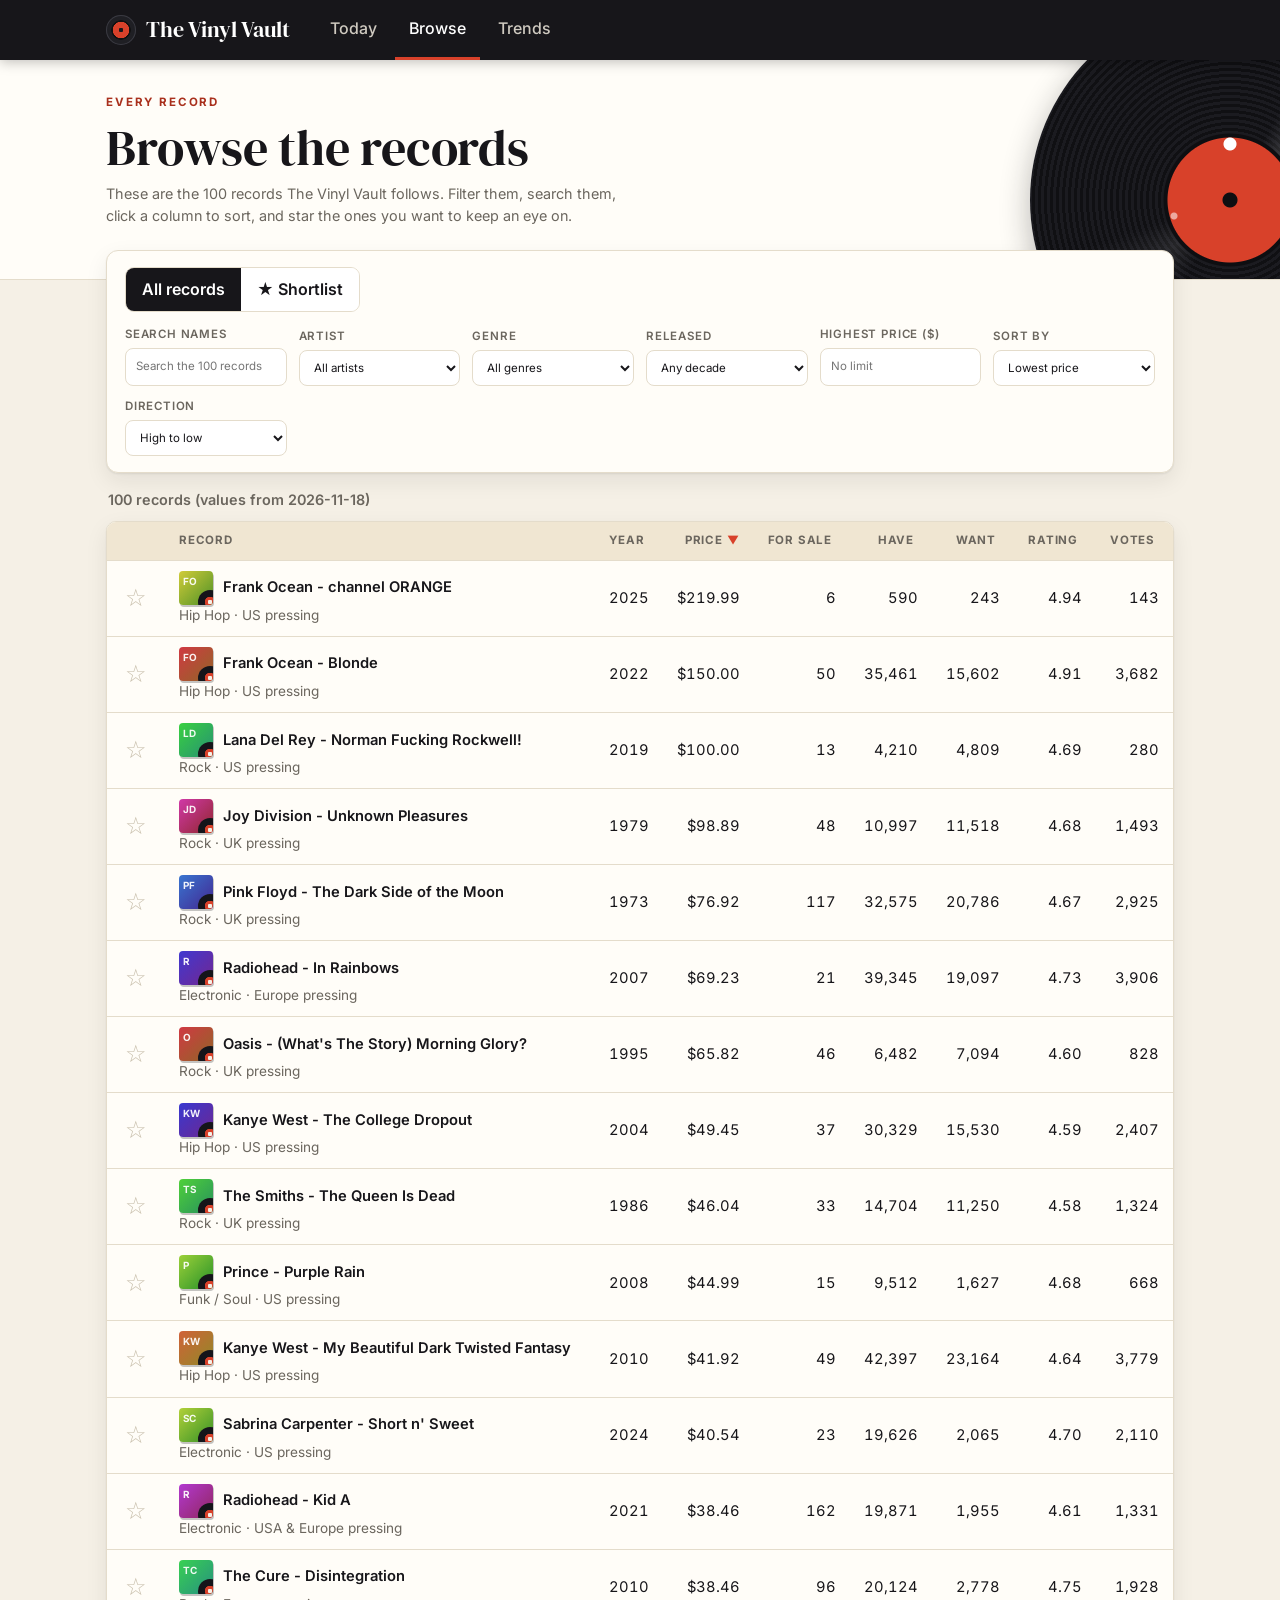
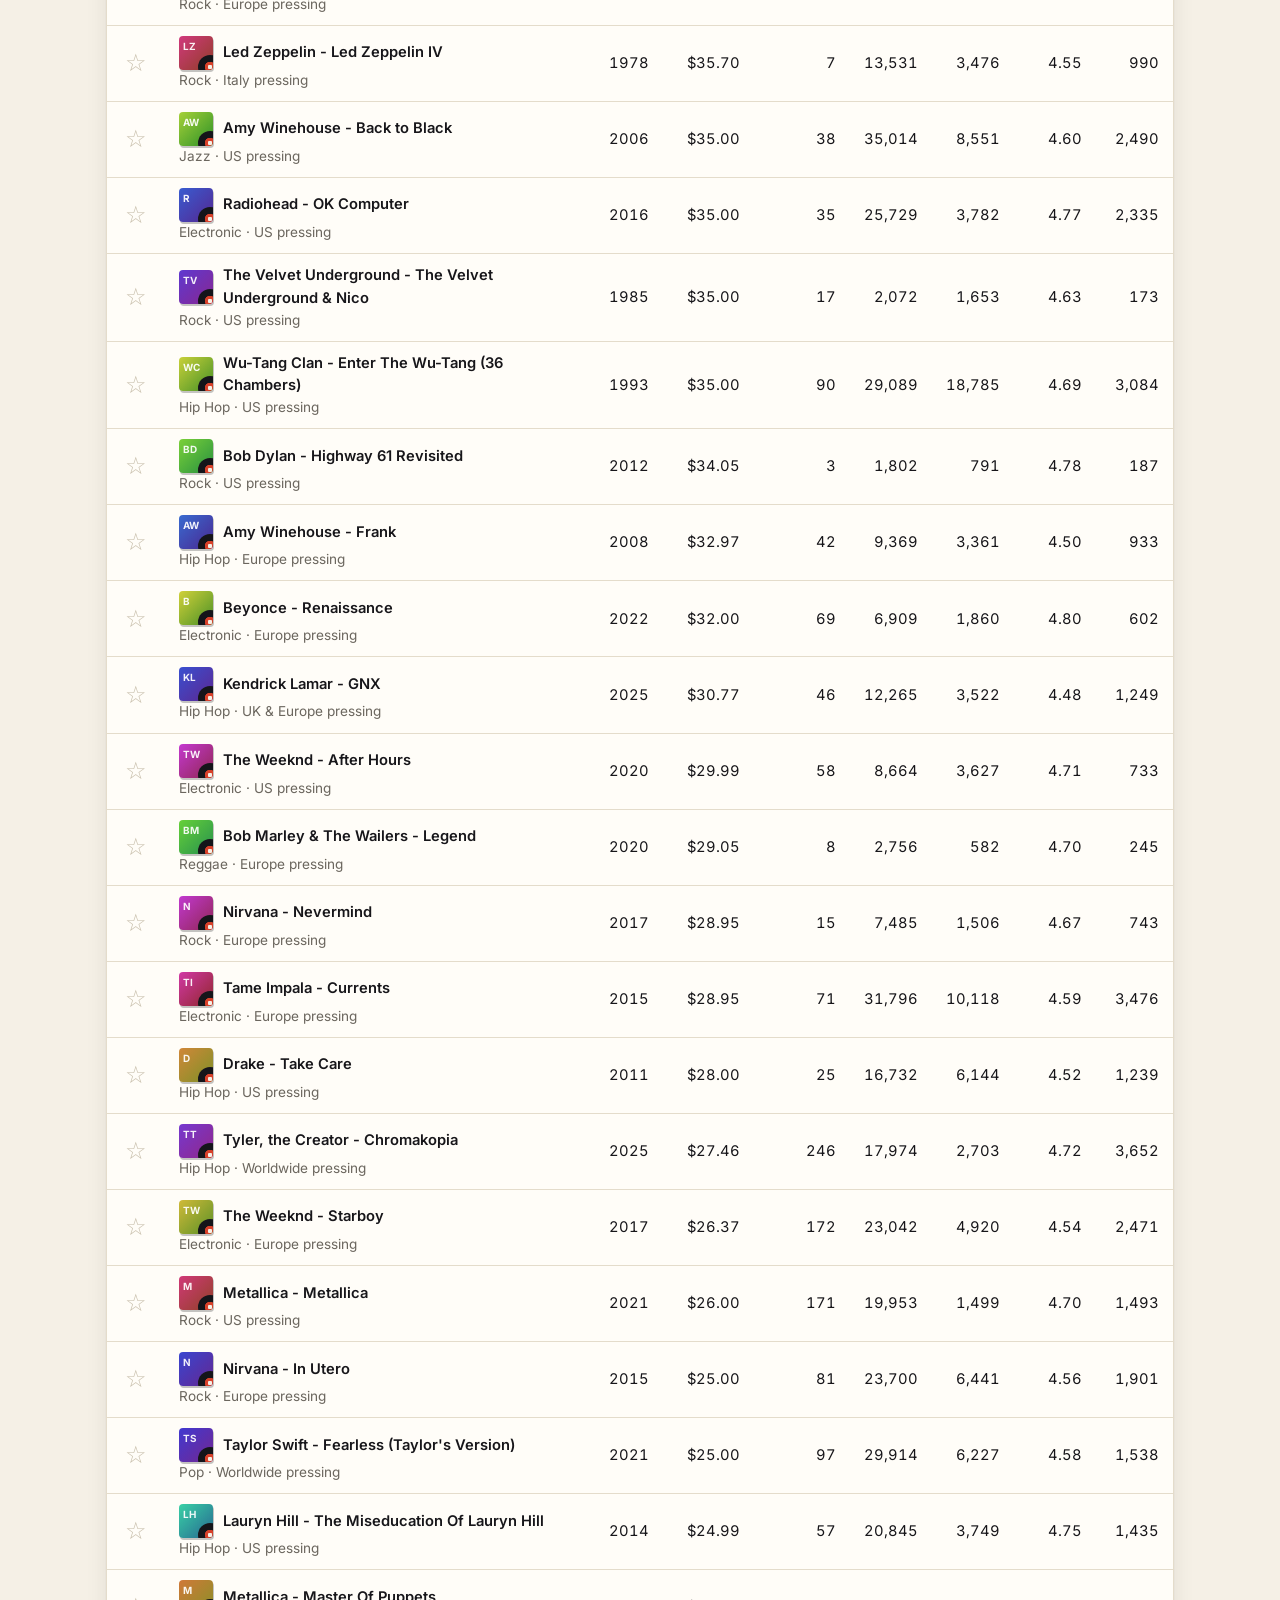
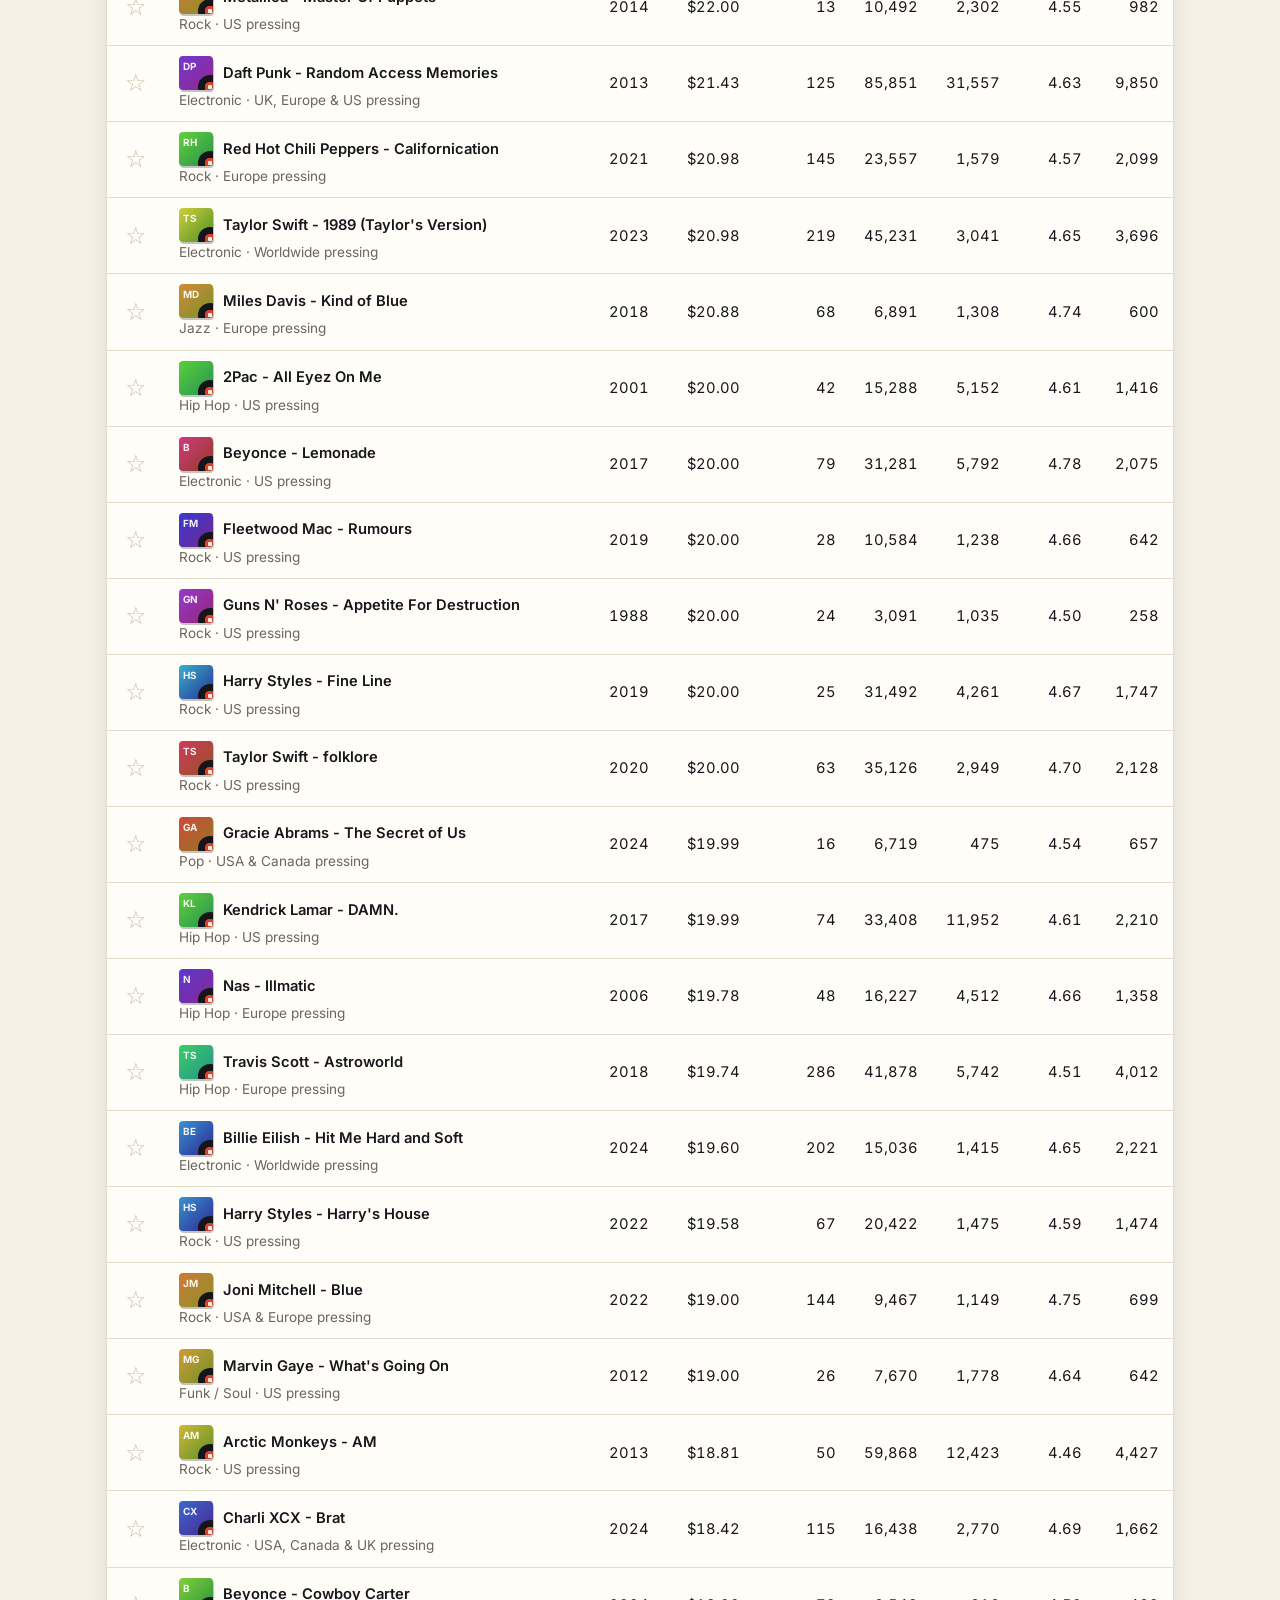
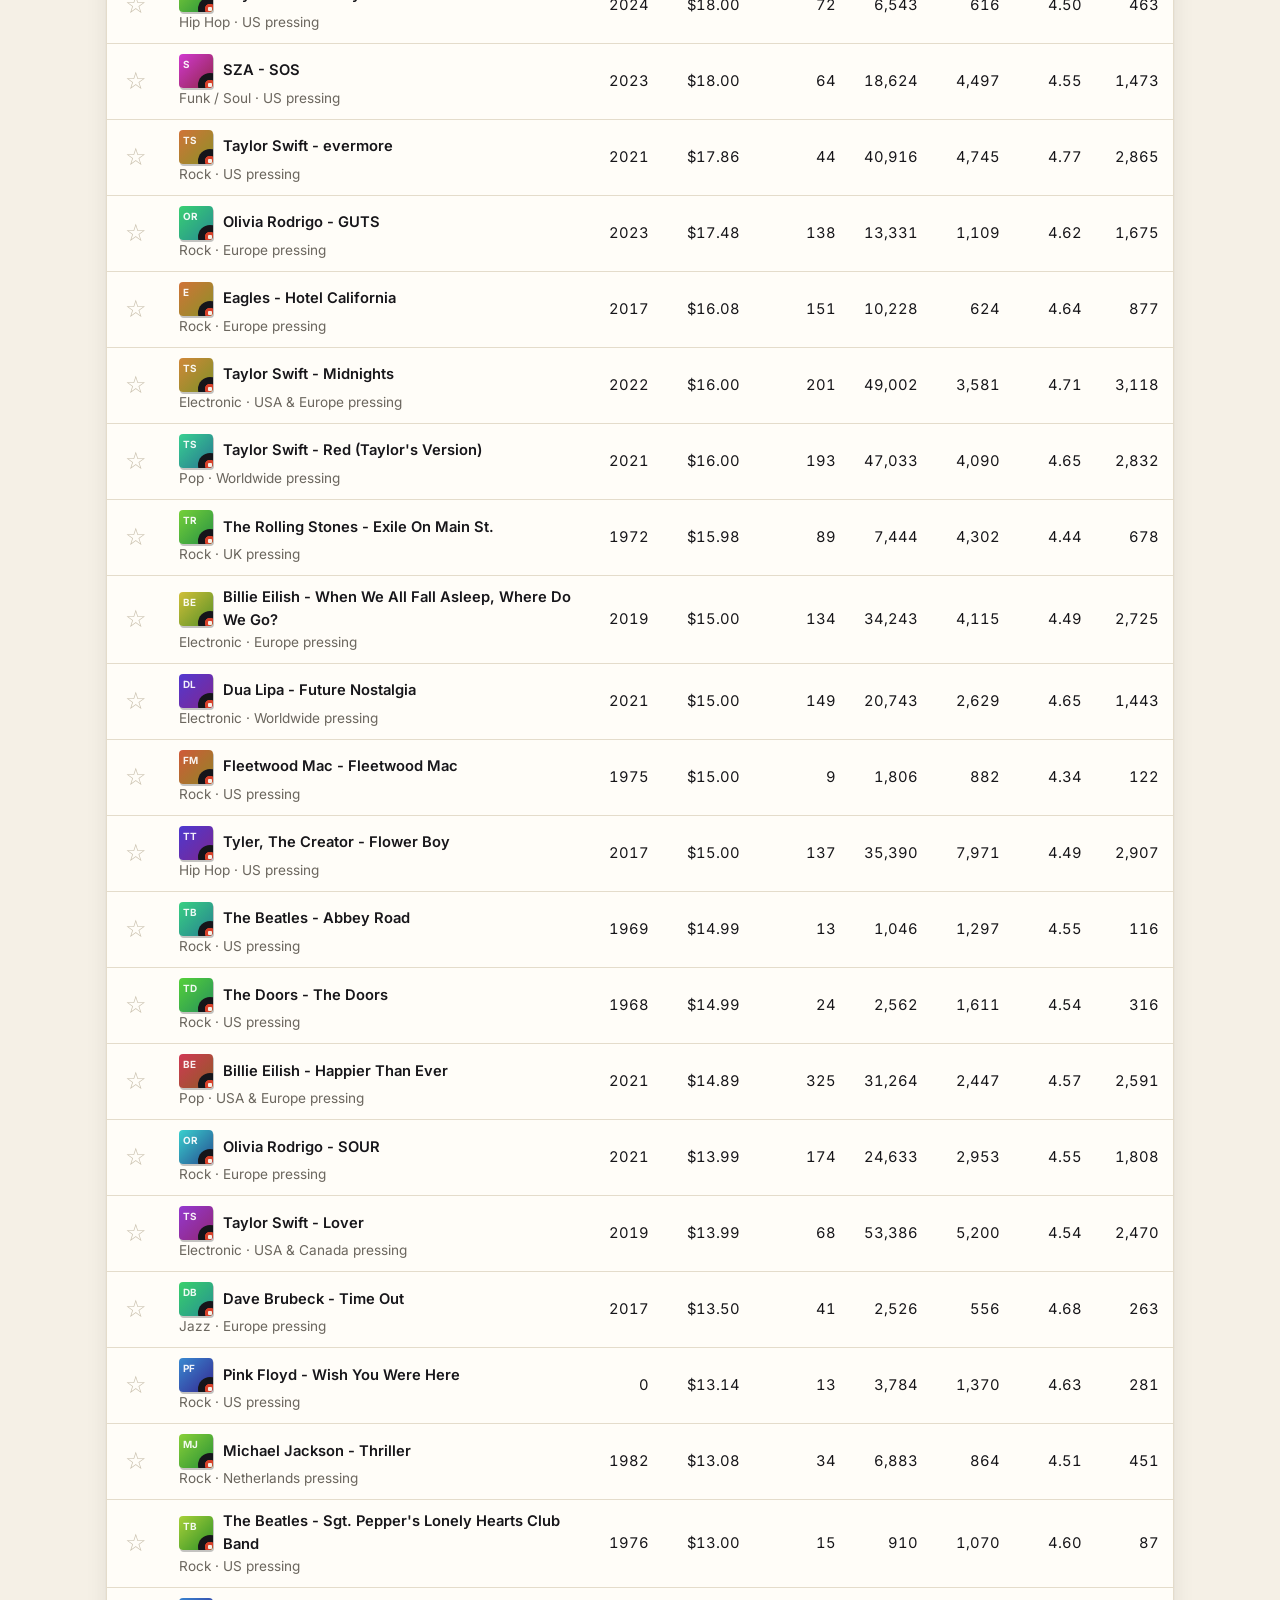
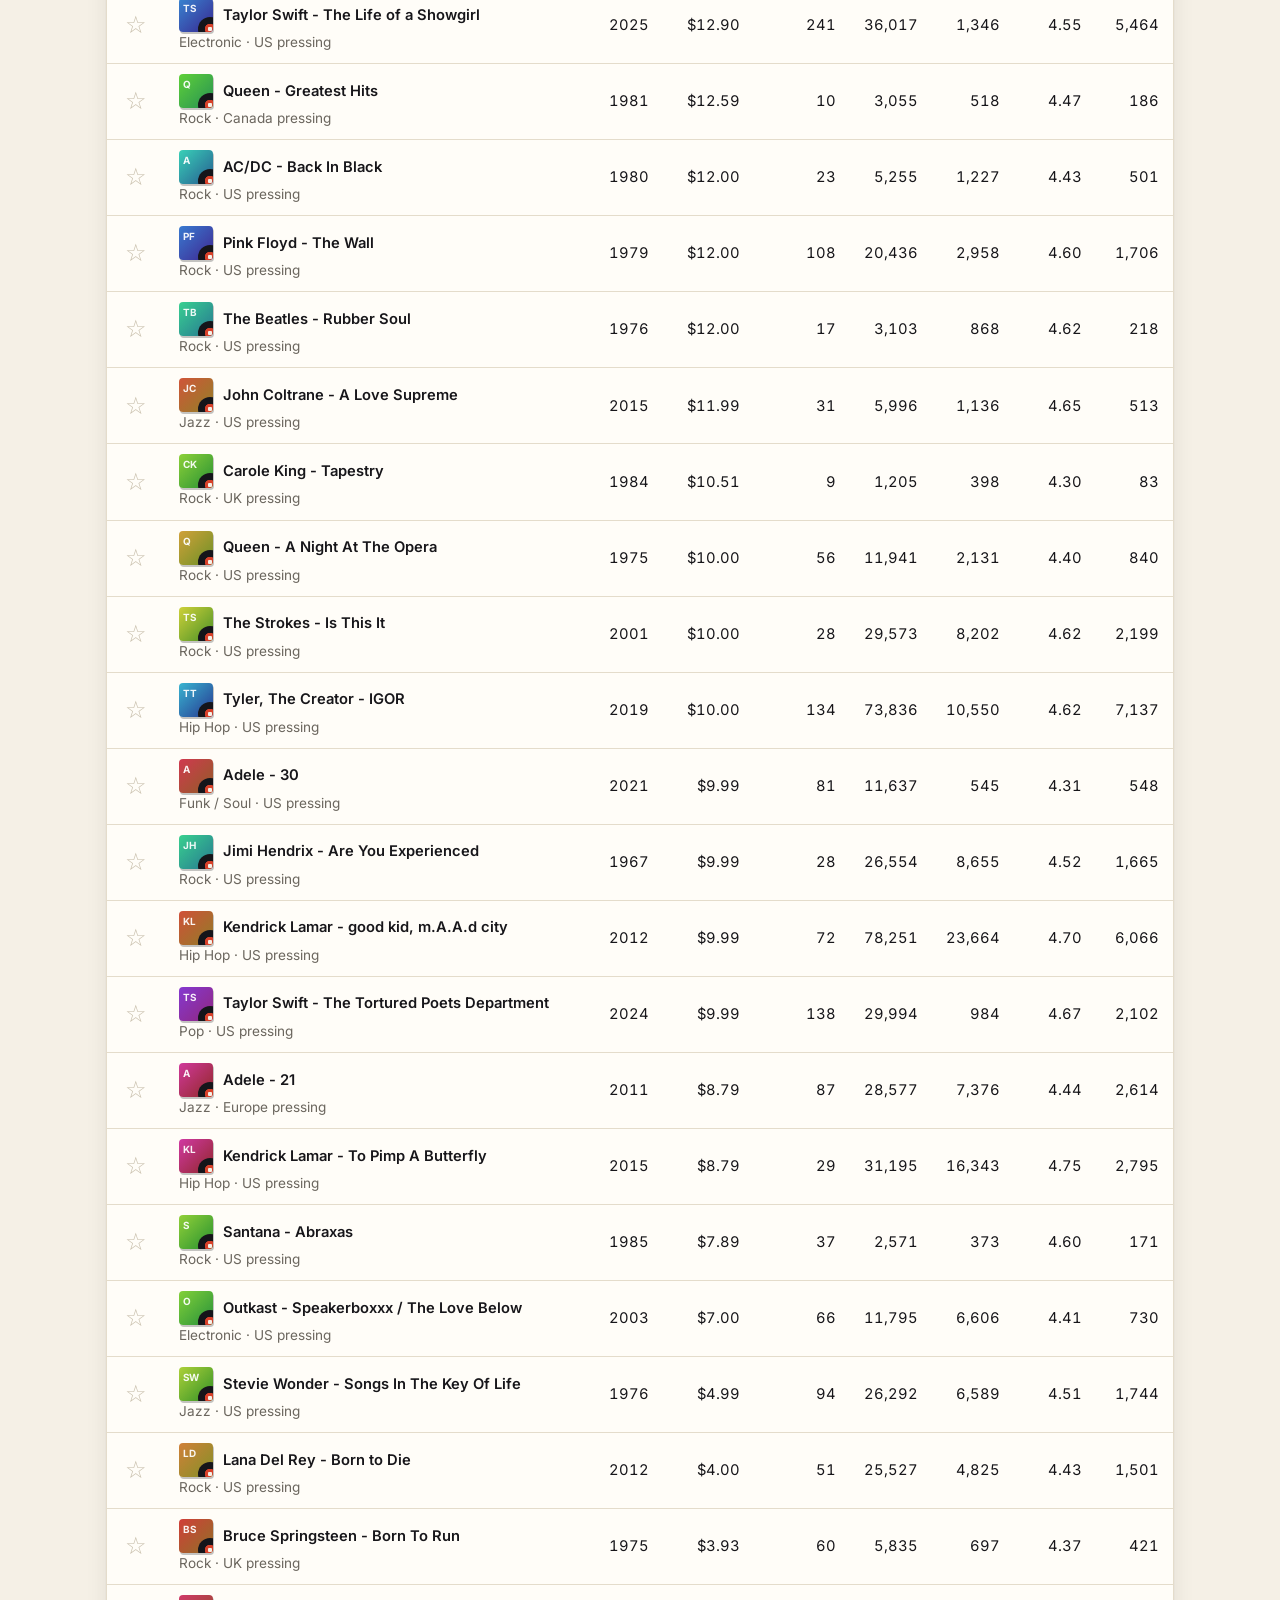
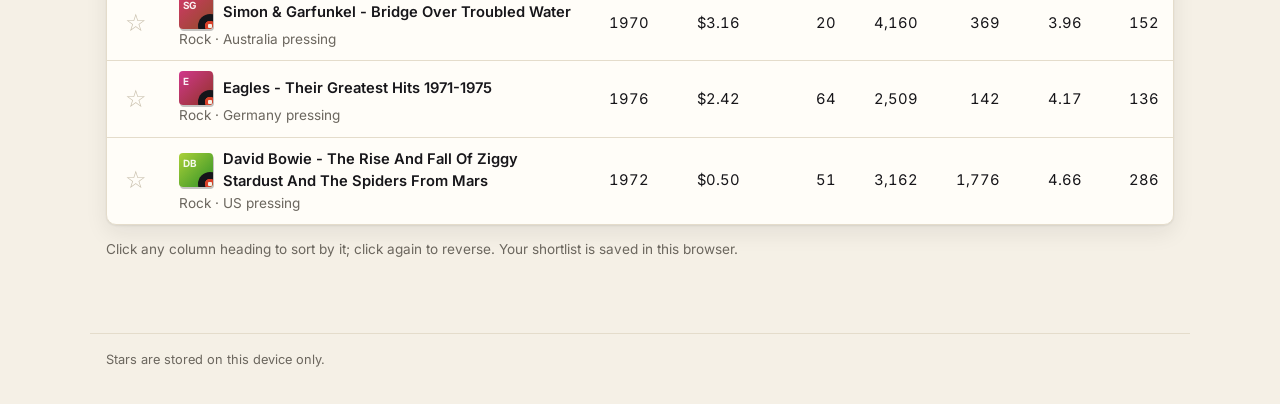
==== browse.html @ 1b12571a "Fix wording in the Browse intro Co-Authored-By: Claude Sonnet 5.5 <noreply@anthropic.com>" ====
<!doctype html>
<html lang="en">
<head>
<meta charset="utf-8">
<meta name="viewport" content="width=device-width, initial-scale=1">
<title>Browse - The Vinyl Vault</title>
<meta name="description" content="Browse every tracked vinyl record: filter, search, sort and save a shortlist.">
<meta name="theme-color" content="#17161a">
<link rel="manifest" href="manifest.webmanifest">
<link rel="icon" href="assets/icon-192.png">
<link rel="apple-touch-icon" href="assets/icon-192.png">
<link rel="stylesheet" href="assets/style.css?v=15">
<script src="assets/common.js?v=15" defer></script>
<script src="assets/browse.js?v=15" defer></script>
</head>
<body>
<header class="hero"><div class="wrap">
  <div class="eyebrow">Every record</div>
  <h1>Browse the records</h1>
  <p class="lede">These are the <span id="browse-n">100</span> records The Vinyl Vault follows. Filter them, search them, click a column to sort, and star the ones you want to keep an eye on.</p>
</div></header>
<main>
  <div class="panel">
    <div class="seg" id="scope">
      <button type="button" data-v="all" aria-pressed="true">All records</button>
      <button type="button" data-v="star" aria-pressed="false">★ Shortlist</button>
    </div>
    <div class="controls">
      <label>Search names <input type="search" id="q" autocomplete="off" placeholder="Search the 100 records"></label>
      <label>Artist <select id="f-artist"></select></label>
      <label>Genre <select id="f-genre"></select></label>
      <label>Released <select id="f-decade"></select></label>
      <label>Highest price ($) <input type="number" id="f-price" min="0" step="1" placeholder="No limit"></label>
      <label>Sort by <select id="sort-col"></select></label>
      <label>Direction
        <select id="sort-dir"><option value="desc">High to low</option><option value="asc">Low to high</option></select>
      </label>
    </div>
  </div>

  <div class="count" id="count"></div>
  <div class="tablewrap"><table>
    <thead><tr id="head"></tr></thead>
    <tbody id="results"></tbody>
  </table></div>
  <p class="note">Click any column heading to sort by it; click again to reverse. Your shortlist is saved in this browser.</p>
</main>
<footer>Stars are stored on this device only.</footer>
</body>
</html>
---- assets/style.css ----
@import url("https://fonts.googleapis.com/css2?family=DM+Serif+Display&family=Inter:wght@400;500;600;700&display=swap");

:root {
  --bg: #f5f0e6;          /* cream sleeve paper */
  --card: #fffdf8;
  --ink: #17161a;         /* record black */
  --muted: #6b665e;
  --line: #e4dccb;
  --label: #d8412a;       /* record label red */
  --label-dark: #a9301d;
  --teal: #1d7a85;
  --up: #1d7a4d;
  --down: #c0392b;
  --soft: #f0e6d2;
  --shadow: 0 1px 2px rgba(23, 22, 26, .08), 0 8px 22px rgba(23, 22, 26, .08);
  --serif: "DM Serif Display", Georgia, "Times New Roman", serif;
  --sans: Inter, system-ui, -apple-system, "Segoe UI", Roboto, Helvetica, Arial, sans-serif;
  color-scheme: light;
}
* { box-sizing: border-box; }
html { scroll-behavior: smooth; }
body { margin: 0; background: var(--bg); color: var(--ink); font-family: var(--sans); line-height: 1.55; -webkit-font-smoothing: antialiased; }
a { color: var(--label-dark); }
h1, h2, h3 { font-family: var(--serif); font-weight: 400; line-height: 1.15; letter-spacing: -.005em; }
h2 { font-size: 1.55rem; margin: 34px 0 12px; }

/* navigation: black bar with a record that spins when you point at it */
.nav { background: var(--ink); color: #fff; position: sticky; top: 0; z-index: 10; box-shadow: 0 2px 12px rgba(0, 0, 0, .25); }
.nav-inner { max-width: 1100px; margin: 0 auto; padding: 0 16px; display: flex; align-items: center; gap: 4px; flex-wrap: wrap; }
.brand { display: flex; align-items: center; gap: 10px; font-family: var(--serif); font-size: 1.35rem; margin-right: 22px; padding: 10px 0; color: #fff; text-decoration: none; }
.disc { width: 30px; height: 30px; border-radius: 50%; flex: none;
  background: radial-gradient(circle, var(--ink) 0 2px, var(--label) 2.5px 8px, #111 8.5px 9.5px, #1f1f24 10px 15px);
  box-shadow: inset 0 0 0 1px #3a3a42; transition: transform .8s ease; }
.brand:hover .disc { transform: rotate(360deg); }
.nav a.link { color: #cfcac0; text-decoration: none; padding: 16px 14px; border-bottom: 3px solid transparent; font-weight: 500; transition: color .15s; }
.nav a.link:hover { color: #fff; }
.nav a.link.current { color: #fff; border-bottom-color: var(--label); }

/* hero with a big record peeking in from the right */
.hero { background: var(--card); border-bottom: 1px solid var(--line); position: relative; overflow: hidden; }
.hero::after { content: ""; position: absolute; right: -150px; top: -60px; width: 400px; height: 400px; border-radius: 50%;
  /* top to bottom: marks on the label (so you can see it turn), the label, a light sheen across the grooves, the grooves */
  background:
    radial-gradient(circle at 50% 36%, #fff 0 6px, transparent 7px),
    radial-gradient(circle at 36% 54%, rgba(255, 255, 255, .55) 0 3px, transparent 4px),
    radial-gradient(circle, #0e0e11 0 7px, var(--label) 8px 62px, #0e0e11 63px 66px, transparent 67px),
    conic-gradient(from 0deg, transparent 0 8%, rgba(255, 255, 255, .13) 13%, transparent 19% 58%, rgba(255, 255, 255, .09) 64%, transparent 70%),
    repeating-radial-gradient(circle, #1b1b20 0 3px, #101013 3px 6px);
  box-shadow: 0 10px 30px rgba(23, 22, 26, .3); animation: spin 24s linear infinite; will-change: transform; }
@keyframes spin { to { transform: rotate(360deg); } }
/* a gentle spin is the whole point of the hero, so people who ask for less motion get it much slower, not removed */
@media (prefers-reduced-motion: reduce) { .hero::after { animation-duration: 120s; } .brand:hover .disc { transform: none; } }
.hero .wrap { max-width: 1100px; margin: 0 auto; padding: 34px 16px 52px; position: relative; z-index: 1; }
.hero h1 { margin: 0 0 6px; font-size: clamp(2.1rem, 5vw, 3.1rem); }
.hero .lede { color: var(--muted); margin: 0; max-width: 60ch; }
.hero .eyebrow { text-transform: uppercase; letter-spacing: .16em; font-size: .72rem; color: var(--label-dark); font-weight: 700; margin-bottom: 8px; }

main { max-width: 1100px; margin: -30px auto 0; padding: 0 16px 60px; position: relative; z-index: 2; }
.banner { background: var(--soft); border: 1px solid var(--line); padding: 9px 14px; border-radius: 8px; margin: 0 0 14px; }

/* stat cards */
.cards { display: grid; grid-template-columns: repeat(auto-fit, minmax(150px, 1fr)); gap: 14px; margin: 0 0 8px; }
.card { background: var(--card); border: 1px solid var(--line); border-top: 4px solid var(--label); border-radius: 10px; padding: 16px 18px; box-shadow: var(--shadow); }
.card:nth-child(2) { border-top-color: var(--ink); }
.card:nth-child(3) { border-top-color: var(--teal); }
.card:nth-child(4) { border-top-color: var(--down); }
.card .num { font-family: var(--serif); font-size: 2.4rem; line-height: 1.1; }
.card .lab { color: var(--muted); font-size: .85rem; margin-top: 4px; }

/* tables */
.tablewrap { overflow-x: auto; background: var(--card); border: 1px solid var(--line); border-radius: 10px; box-shadow: var(--shadow); }
table { border-collapse: collapse; width: 100%; }
th, td { text-align: left; padding: 10px 14px; border-bottom: 1px solid var(--line); font-size: .92rem; white-space: nowrap; }
td.name { white-space: normal; min-width: 220px; }
th { background: var(--soft); font-size: .72rem; text-transform: uppercase; letter-spacing: .07em; color: var(--muted); }
th.sortable { cursor: pointer; user-select: none; }
th.sortable:hover { color: var(--ink); }
th .arrow { color: var(--label); margin-left: 4px; }
tr:last-child td { border-bottom: 0; }
tbody tr:hover td { background: #faf3e3; }
td.num, th.num { text-align: right; font-variant-numeric: tabular-nums; }
.up { color: var(--up); font-weight: 600; }
.down { color: var(--down); font-weight: 600; }
.flat { color: var(--muted); }
.ok, .fail { display: inline-block; font-weight: 800; font-size: 1.2rem; line-height: 1; }
.ok { color: var(--up); }
.fail { color: var(--down); }
.sub { color: var(--muted); font-size: .85rem; }

/* record sleeve tile */
.sleeve { position: relative; display: inline-block; width: 34px; height: 34px; border-radius: 4px; vertical-align: middle; margin-right: 10px; flex: none;
  background: linear-gradient(135deg, hsl(var(--h) 62% 52%), hsl(calc(var(--h) + 40) 58% 36%)); box-shadow: 1px 2px 0 rgba(23, 22, 26, .25); overflow: hidden; }
.sleeve i { position: absolute; right: -9px; bottom: -9px; width: 24px; height: 24px; border-radius: 50%;
  background: radial-gradient(circle, #f5f0e6 0 2px, var(--label) 2.5px 5px, #15151a 5.5px); }
.sleeve b { position: absolute; left: 4px; top: 3px; font-size: .62rem; color: rgba(255, 255, 255, .92); letter-spacing: .03em; }
.itemcell { display: flex; align-items: center; }
.itemcell a { color: var(--ink); font-weight: 600; text-decoration: none; }
.itemcell a:hover { text-decoration: underline; color: var(--label-dark); }

/* lists */
.list { list-style: none; padding: 0; margin: 0; background: var(--card); border: 1px solid var(--line); border-radius: 10px; box-shadow: var(--shadow); overflow: hidden; }
.list li { padding: 11px 18px; border-bottom: 1px solid var(--line); display: flex; align-items: center; gap: 12px; }
.list li:last-child { border-bottom: 0; }
.list .grow { flex: 1; min-width: 0; }
.list .empty { color: var(--muted); }
.note { color: var(--muted); font-size: .85rem; }

/* browse controls */
.panel { background: var(--card); border: 1px solid var(--line); border-radius: 12px; padding: 16px 18px; box-shadow: var(--shadow); margin: 0 0 16px; }
.controls { display: grid; grid-template-columns: repeat(auto-fit, minmax(150px, 1fr)); gap: 12px; align-items: end; }
.controls label, .flabel { display: flex; flex-direction: column; font-size: .72rem; text-transform: uppercase; letter-spacing: .07em; color: var(--muted); gap: 4px; font-weight: 600; }
select, input[type=text], input[type=number], input[type=search] { font: inherit; text-transform: none; letter-spacing: 0; font-weight: 400; padding: 9px 10px; border: 1px solid var(--line); border-radius: 8px; background: #fff; color: var(--ink); min-width: 0; width: 100%; caret-color: var(--label); }
select:focus, input:focus, button:focus-visible, a:focus-visible { outline: 3px solid rgba(216, 65, 42, .35); outline-offset: 1px; }
.seg { display: inline-flex; border: 1px solid var(--line); border-radius: 9px; overflow: hidden; margin-bottom: 14px; }
.seg button { font: inherit; font-weight: 600; border: 0; background: #fff; color: var(--ink); padding: 9px 16px; cursor: pointer; white-space: nowrap; }
.seg button:hover { background: var(--soft); }
.seg button[aria-pressed=true] { background: var(--ink); color: #fff; }
.star { border: 0; background: none; font-size: 1.5rem; line-height: 1; cursor: pointer; color: #c9c0ad; padding: 2px 4px; transition: transform .12s, color .12s; }
.star:hover { transform: scale(1.2); color: var(--label); }
.star[aria-pressed=true] { color: var(--label); }
.count { color: var(--muted); font-size: .9rem; margin: 10px 2px; font-weight: 600; }
.btn { font: inherit; font-weight: 600; border: 1px solid var(--ink); background: #fff; color: var(--ink); border-radius: 8px; padding: 6px 12px; cursor: pointer; }
.btn:hover { background: var(--soft); }

/* trends */
.picker { display: flex; flex-wrap: wrap; gap: 8px; margin-top: 12px; max-height: 200px; overflow-y: auto; padding: 2px; }
.chip { display: inline-flex; align-items: center; gap: 6px; font-size: .82rem; background: #fff; border: 1px solid var(--line); border-radius: 20px; padding: 4px 11px; cursor: pointer; user-select: none; }
.chip input { display: none; }
.chip i { width: 10px; height: 10px; border-radius: 50%; background: var(--c, #bbb); }
.chip.off { opacity: .45; }
section.finding { background: var(--card); border: 1px solid var(--line); border-left: 5px solid var(--label); border-radius: 12px; padding: 6px 24px 22px; margin: 18px 0; box-shadow: var(--shadow); }
section.finding:nth-of-type(even) { border-left-color: var(--teal); }
section.finding h2 { margin: 18px 0 8px; font-size: 1.45rem; }
section.finding p { margin: 8px 0; }
section.finding .how { color: var(--muted); font-size: .88rem; }
.chart svg { width: 100%; height: auto; display: block; }
.chart text { fill: var(--muted); font-size: 11px; font-family: var(--sans); }
.legend { display: flex; flex-wrap: wrap; gap: 6px 14px; font-size: .8rem; color: var(--muted); margin: 8px 0 0; }
.legend i { display: inline-block; width: 11px; height: 11px; border-radius: 3px; margin-right: 5px; vertical-align: -1px; }

footer { color: var(--muted); font-size: .8rem; max-width: 1100px; margin: 0 auto; padding: 16px 16px 34px; border-top: 1px solid var(--line); }

@media (max-width: 560px) {
  .nav a.link { padding: 13px 10px; }
  .brand { margin-right: 6px; font-size: 1.15rem; }
  .hero::after { right: -230px; opacity: .5; }
  section.finding { padding: 4px 14px 16px; }
}

/* the introduction right under the title on the first page */
.hero .intro { max-width: 62ch; margin: 4px 0 12px; font-size: 1.08rem; line-height: 1.65; color: var(--ink); }
.hero .intro strong { color: var(--label-dark); }
.hero .lede { font-size: .9rem; }
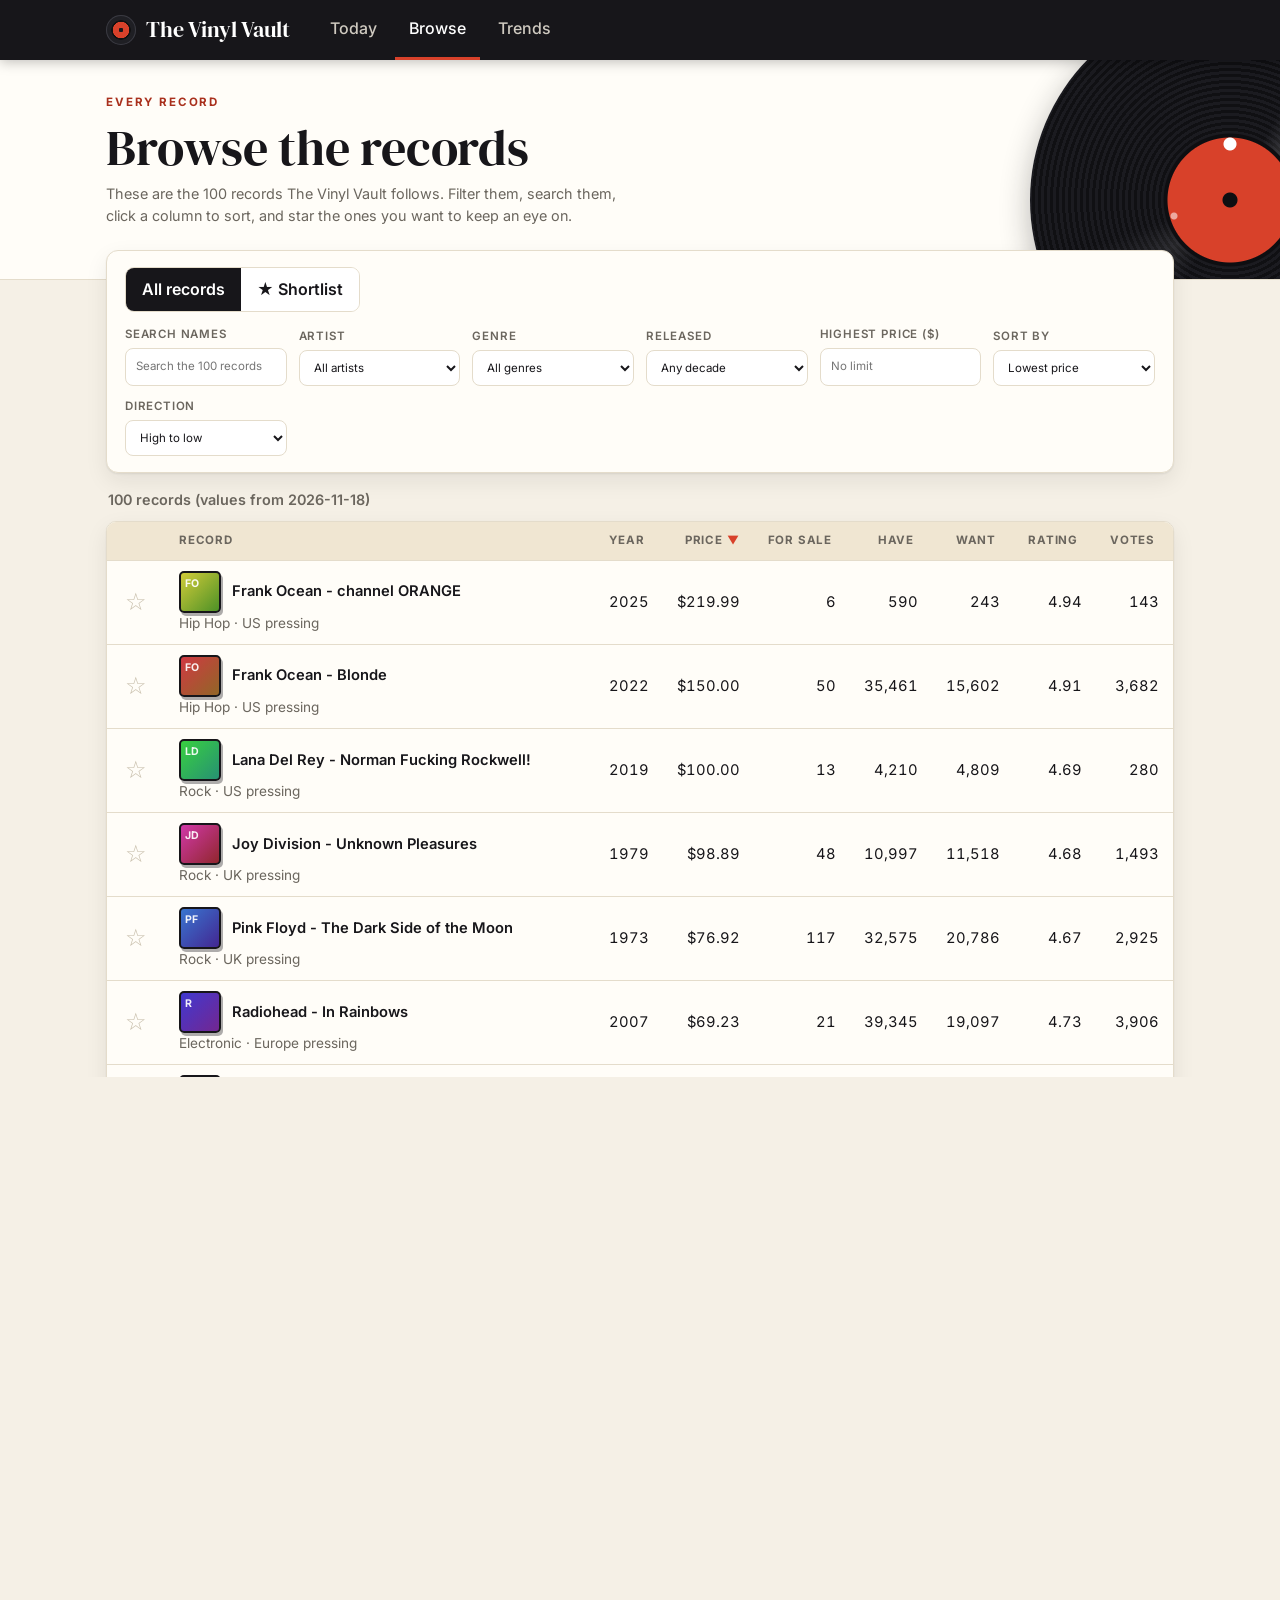
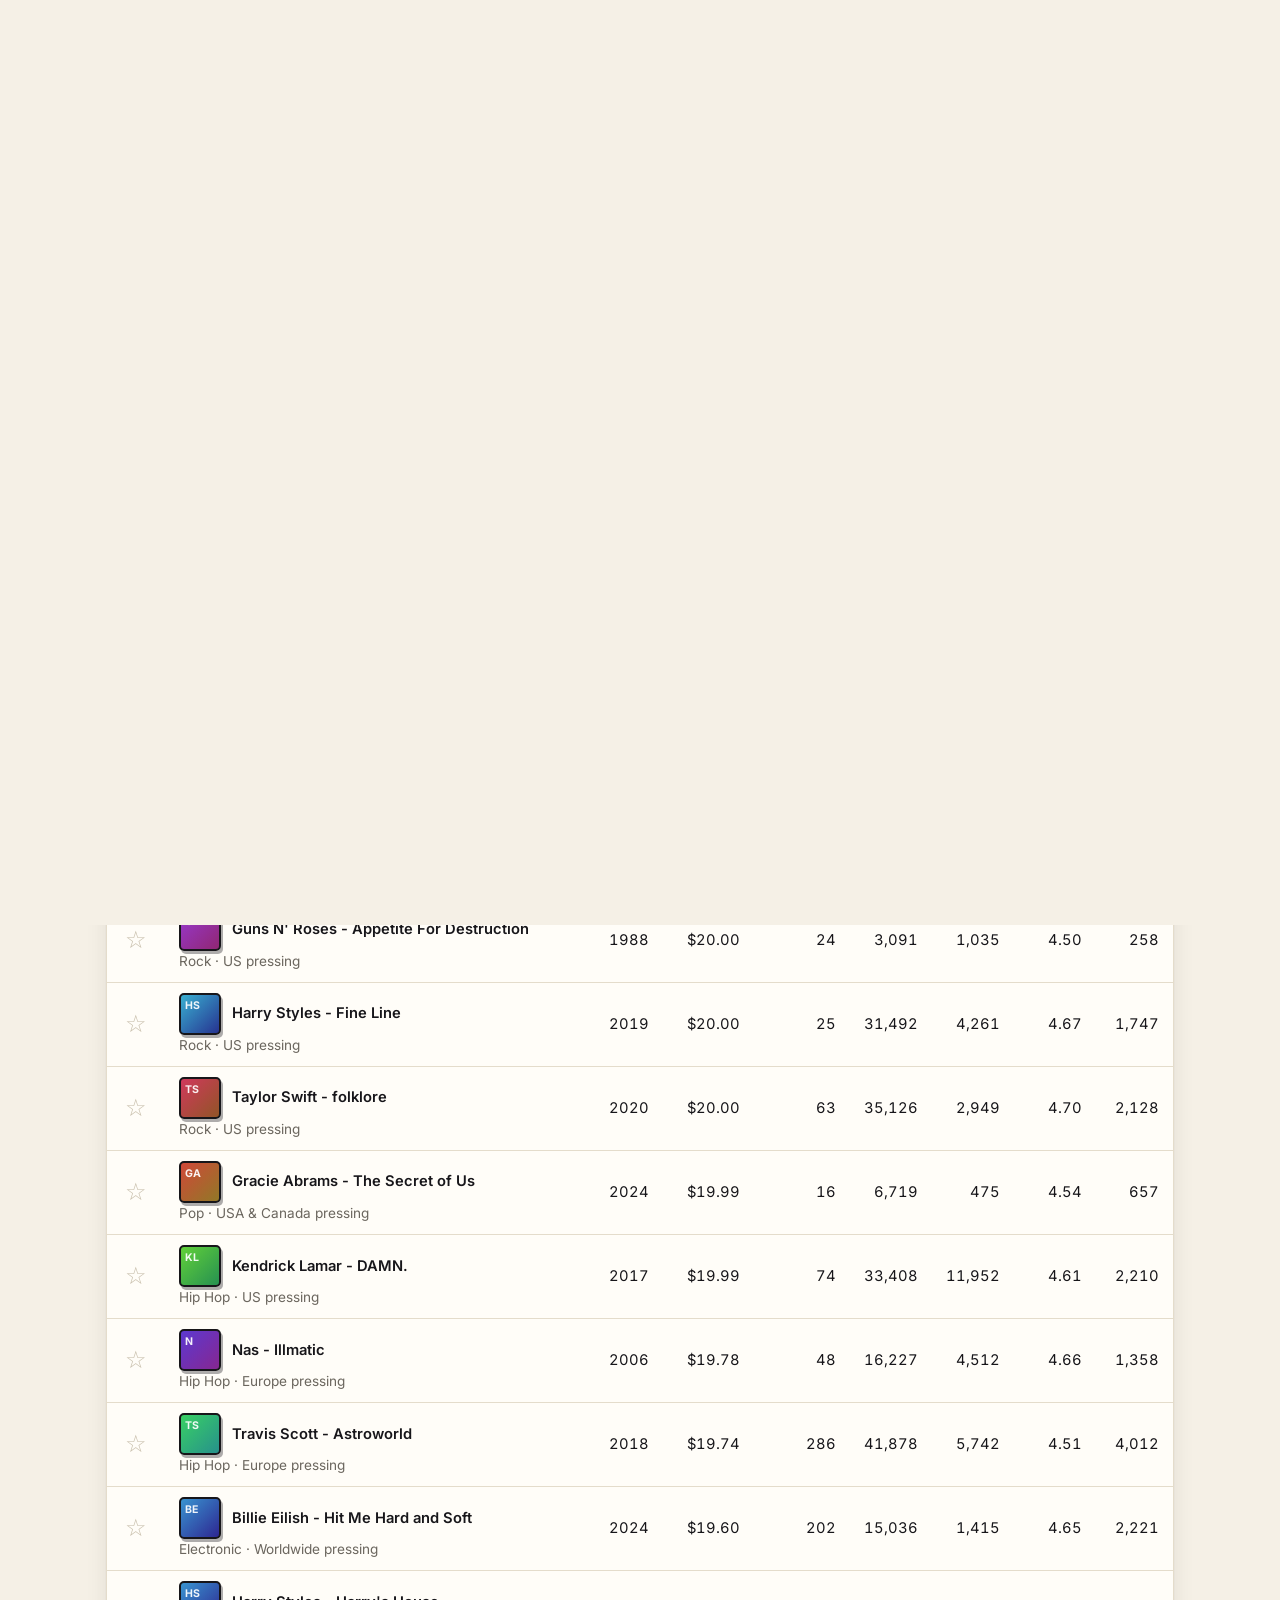
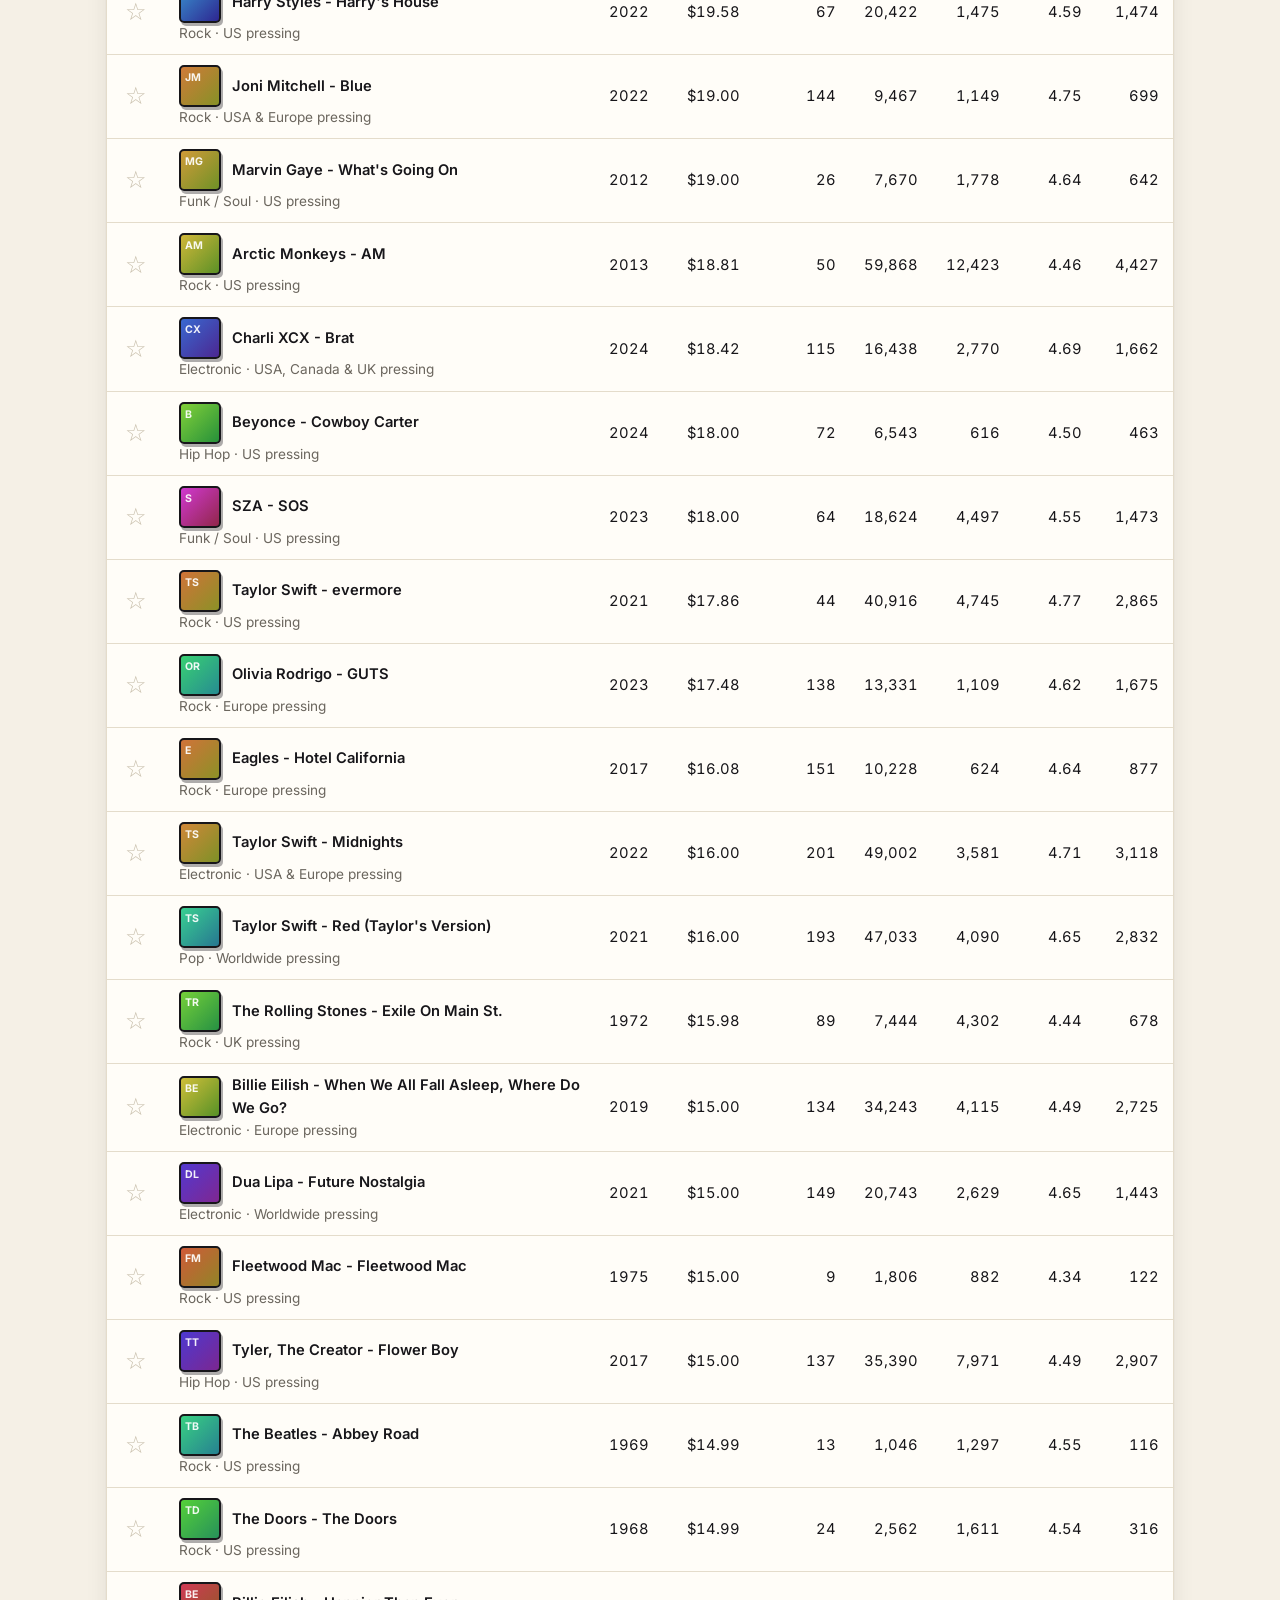
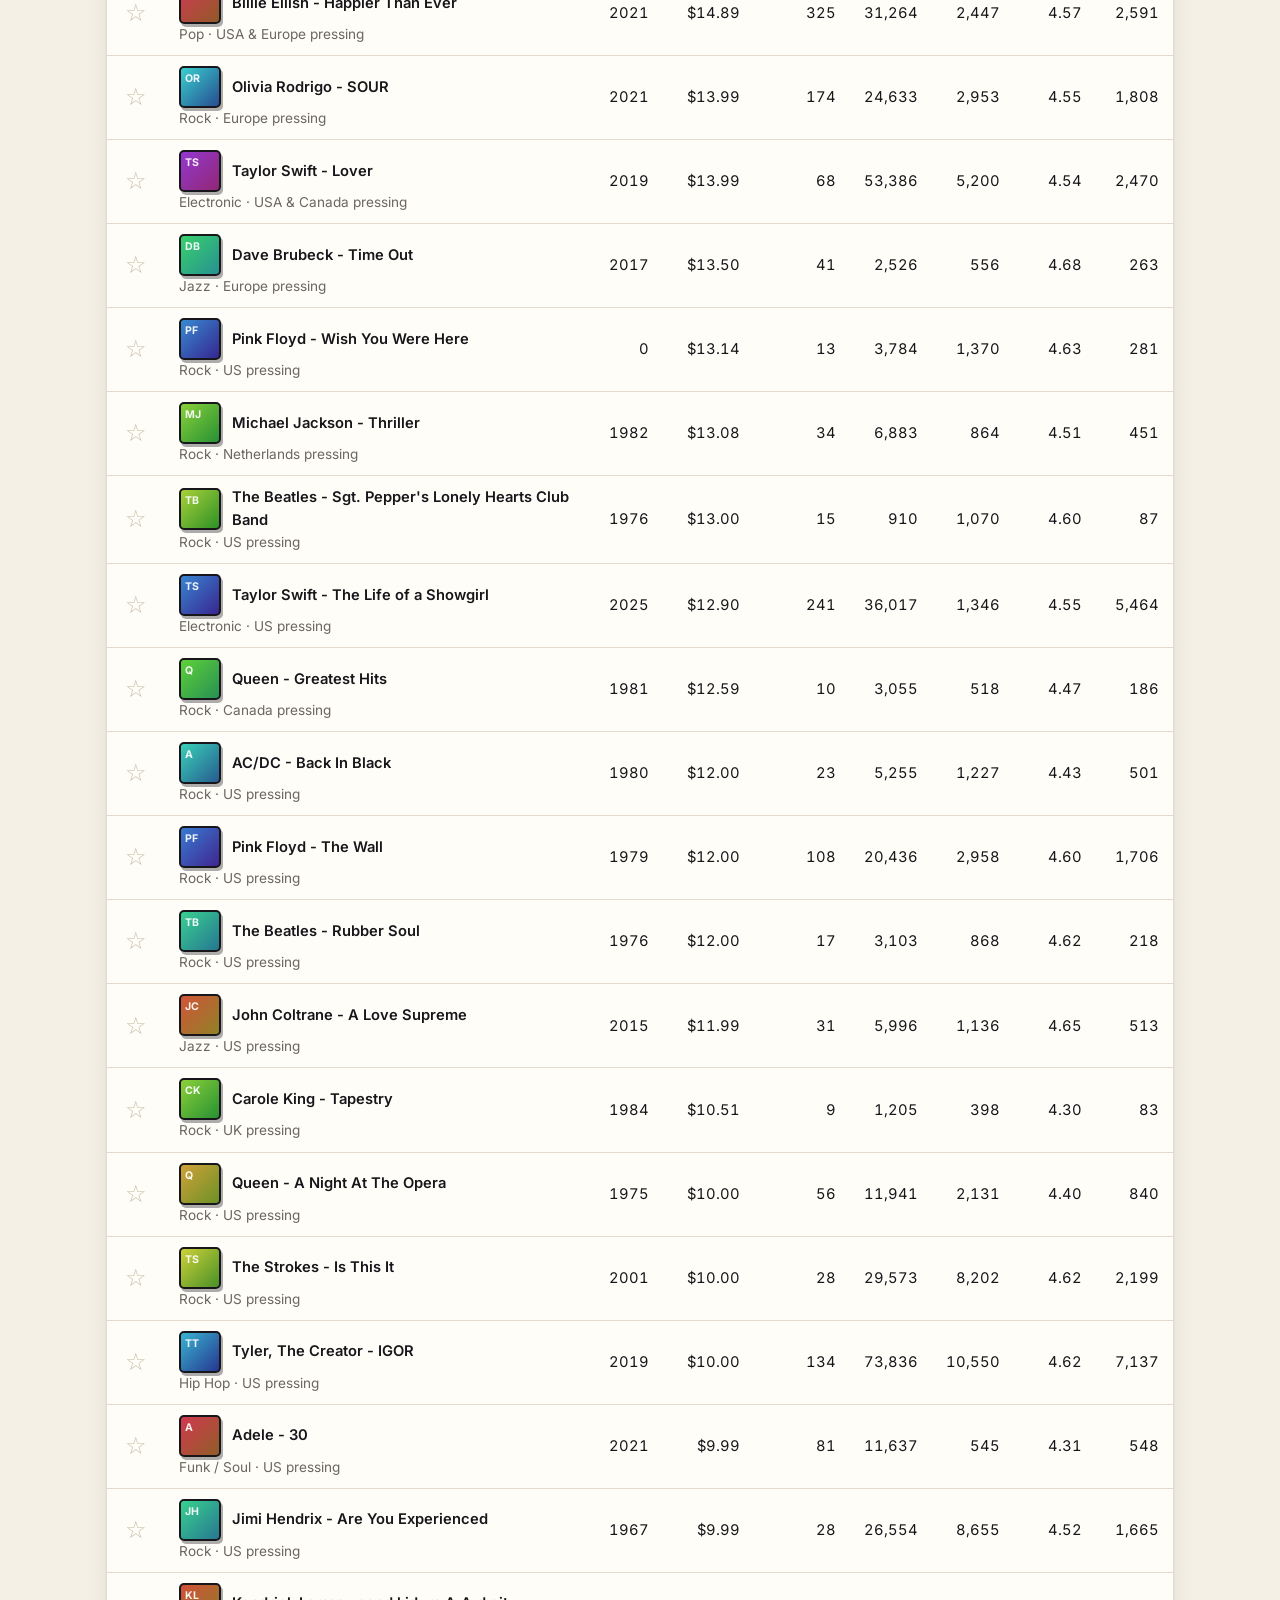
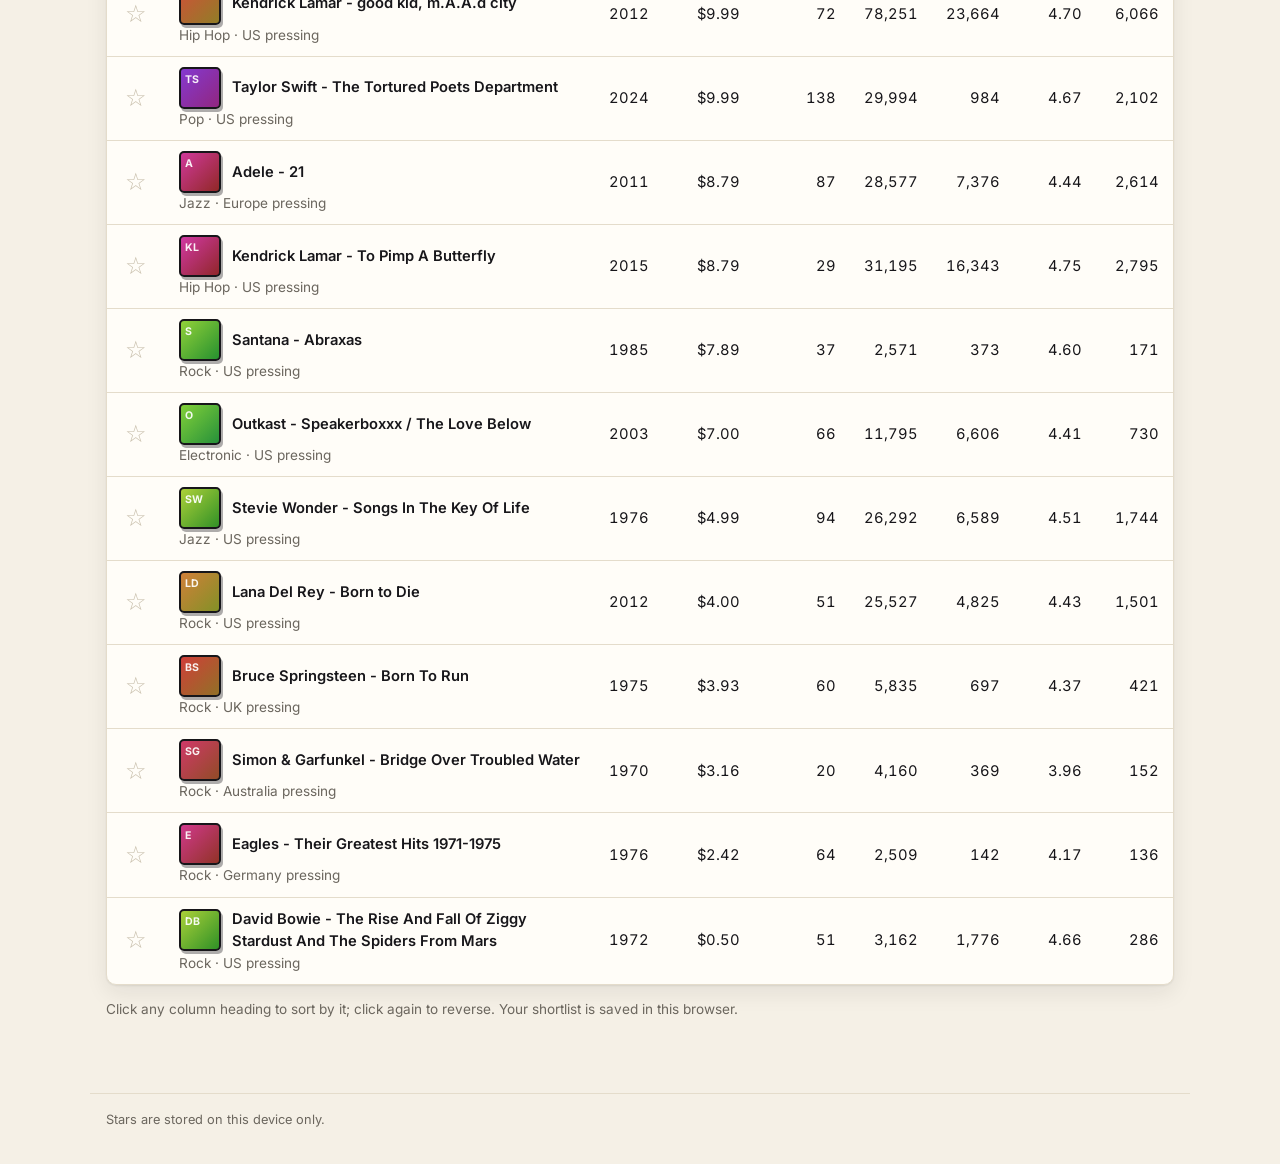
==== commit 33d5a3ea: "Link every record to its Discogs page and show its cartoonized cover Co-Authored-By: Claude Sonnet 5" ====
--- a/browse.html
+++ b/browse.html
@@ -9,9 +9,9 @@
 <link rel="manifest" href="manifest.webmanifest">
 <link rel="icon" href="assets/icon-192.png">
 <link rel="apple-touch-icon" href="assets/icon-192.png">
-<link rel="stylesheet" href="assets/style.css?v=15">
-<script src="assets/common.js?v=15" defer></script>
-<script src="assets/browse.js?v=15" defer></script>
+<link rel="stylesheet" href="assets/style.css?v=16">
+<script src="assets/common.js?v=16" defer></script>
+<script src="assets/browse.js?v=16" defer></script>
 </head>
 <body>
 <header class="hero"><div class="wrap">
--- a/assets/style.css
+++ b/assets/style.css
@@ -87,12 +87,12 @@
 .fail { color: var(--down); }
 .sub { color: var(--muted); font-size: .85rem; }
 
-/* record sleeve tile */
-.sleeve { position: relative; display: inline-block; width: 34px; height: 34px; border-radius: 4px; vertical-align: middle; margin-right: 10px; flex: none;
-  background: linear-gradient(135deg, hsl(var(--h) 62% 52%), hsl(calc(var(--h) + 40) 58% 36%)); box-shadow: 1px 2px 0 rgba(23, 22, 26, .25); overflow: hidden; }
-.sleeve i { position: absolute; right: -9px; bottom: -9px; width: 24px; height: 24px; border-radius: 50%;
-  background: radial-gradient(circle, #f5f0e6 0 2px, var(--label) 2.5px 5px, #15151a 5.5px); }
-.sleeve b { position: absolute; left: 4px; top: 3px; font-size: .62rem; color: rgba(255, 255, 255, .92); letter-spacing: .03em; }
+/* record sleeve tile: the album cover with a cartoon look; colour and initials show if the picture cannot load */
+.sleeve { position: relative; display: inline-block; width: 42px; height: 42px; border-radius: 5px; vertical-align: middle; margin-right: 11px; flex: none; text-decoration: none;
+  background: linear-gradient(135deg, hsl(var(--h) 62% 52%), hsl(calc(var(--h) + 40) 58% 36%)); border: 2px solid var(--ink); box-shadow: 2px 3px 0 rgba(23, 22, 26, .35); overflow: hidden; transition: transform .15s; }
+.sleeve:hover { transform: rotate(-3deg) scale(1.08); }
+.sleeve b { position: absolute; left: 4px; top: 3px; font-size: .66rem; color: rgba(255, 255, 255, .92); letter-spacing: .03em; }
+.sleeve img { position: absolute; inset: 0; width: 100%; height: 100%; object-fit: cover; filter: url(#toon) contrast(1.12); }
 .itemcell { display: flex; align-items: center; }
 .itemcell a { color: var(--ink); font-weight: 600; text-decoration: none; }
 .itemcell a:hover { text-decoration: underline; color: var(--label-dark); }
@@ -151,3 +151,8 @@
 .hero .intro { max-width: 62ch; margin: 4px 0 12px; font-size: 1.08rem; line-height: 1.65; color: var(--ink); }
 .hero .intro strong { color: var(--label-dark); }
 .hero .lede { font-size: .9rem; }
+
+.barlink { cursor: pointer; }
+.barlink:hover text { fill: var(--label-dark); text-decoration: underline; }
+.chip-link { color: var(--label-dark); text-decoration: none; font-weight: 700; margin-left: 2px; }
+.chip-link:hover { text-decoration: underline; }
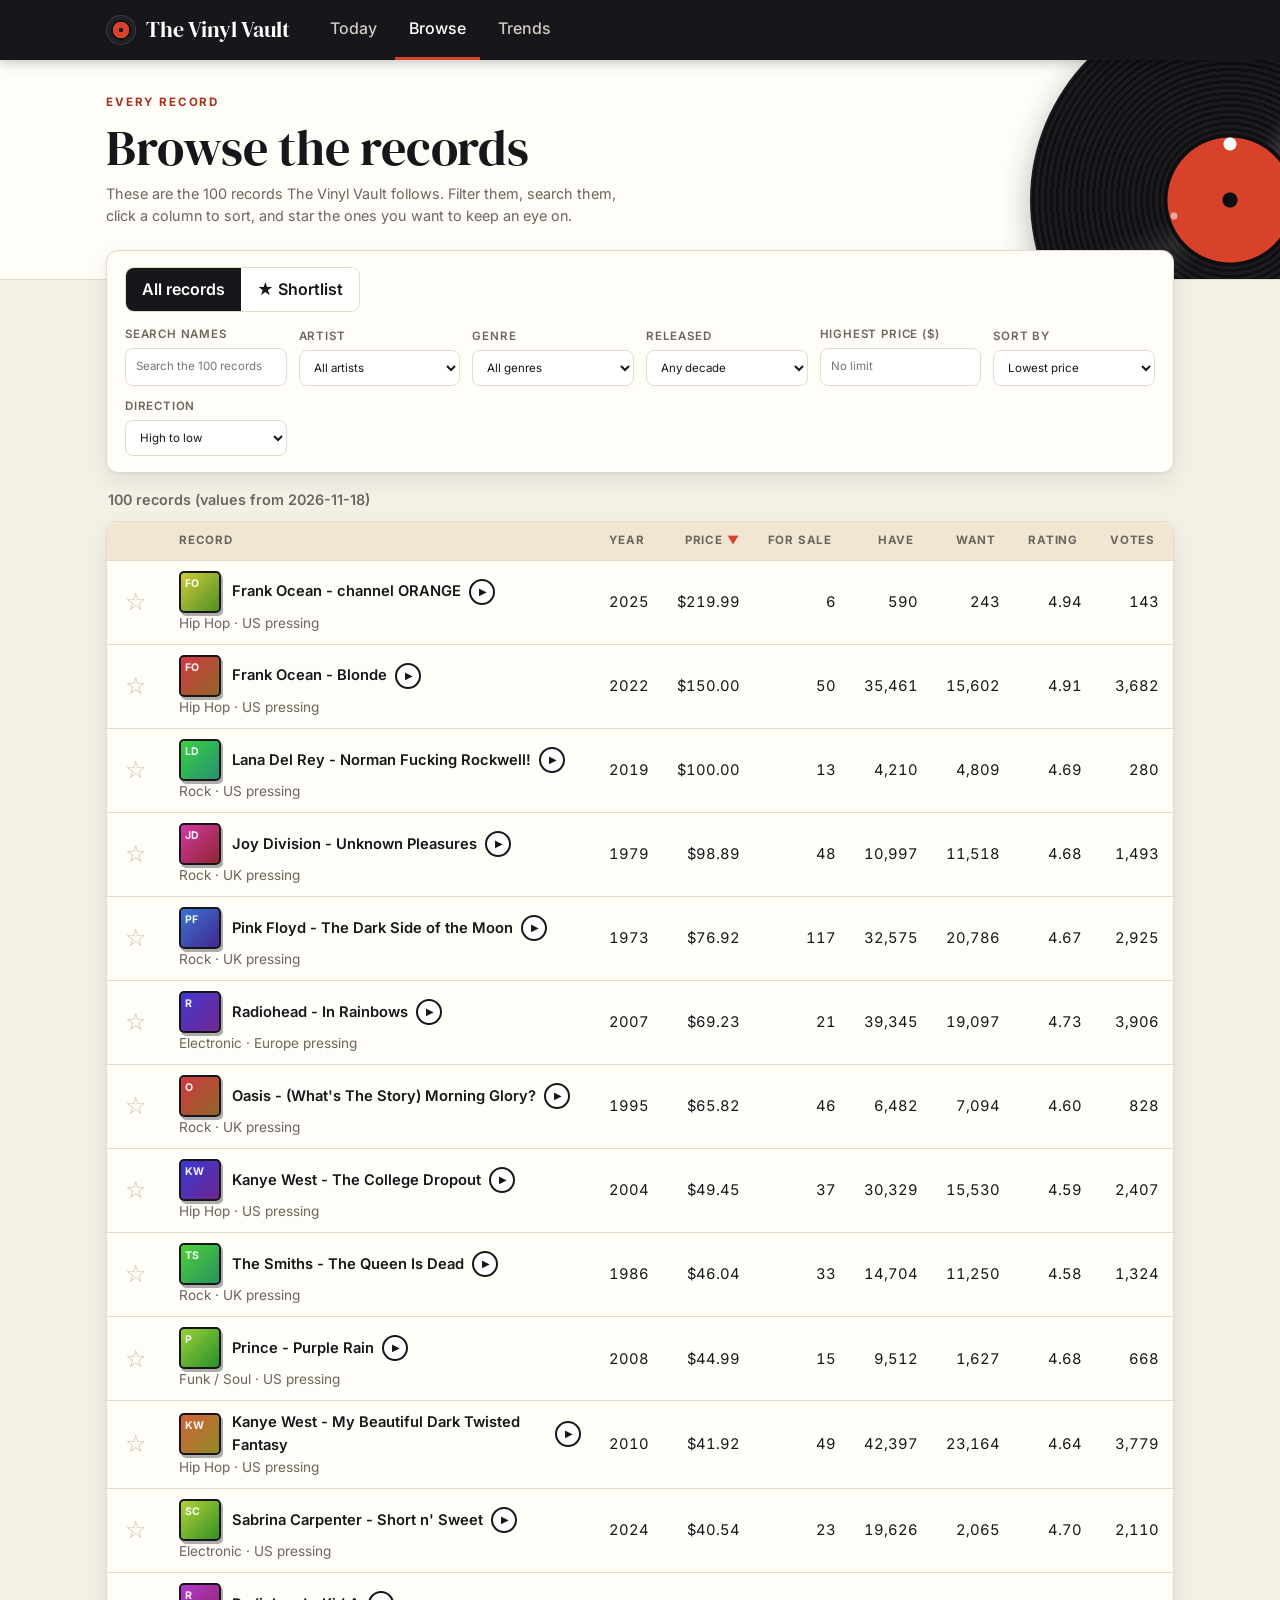
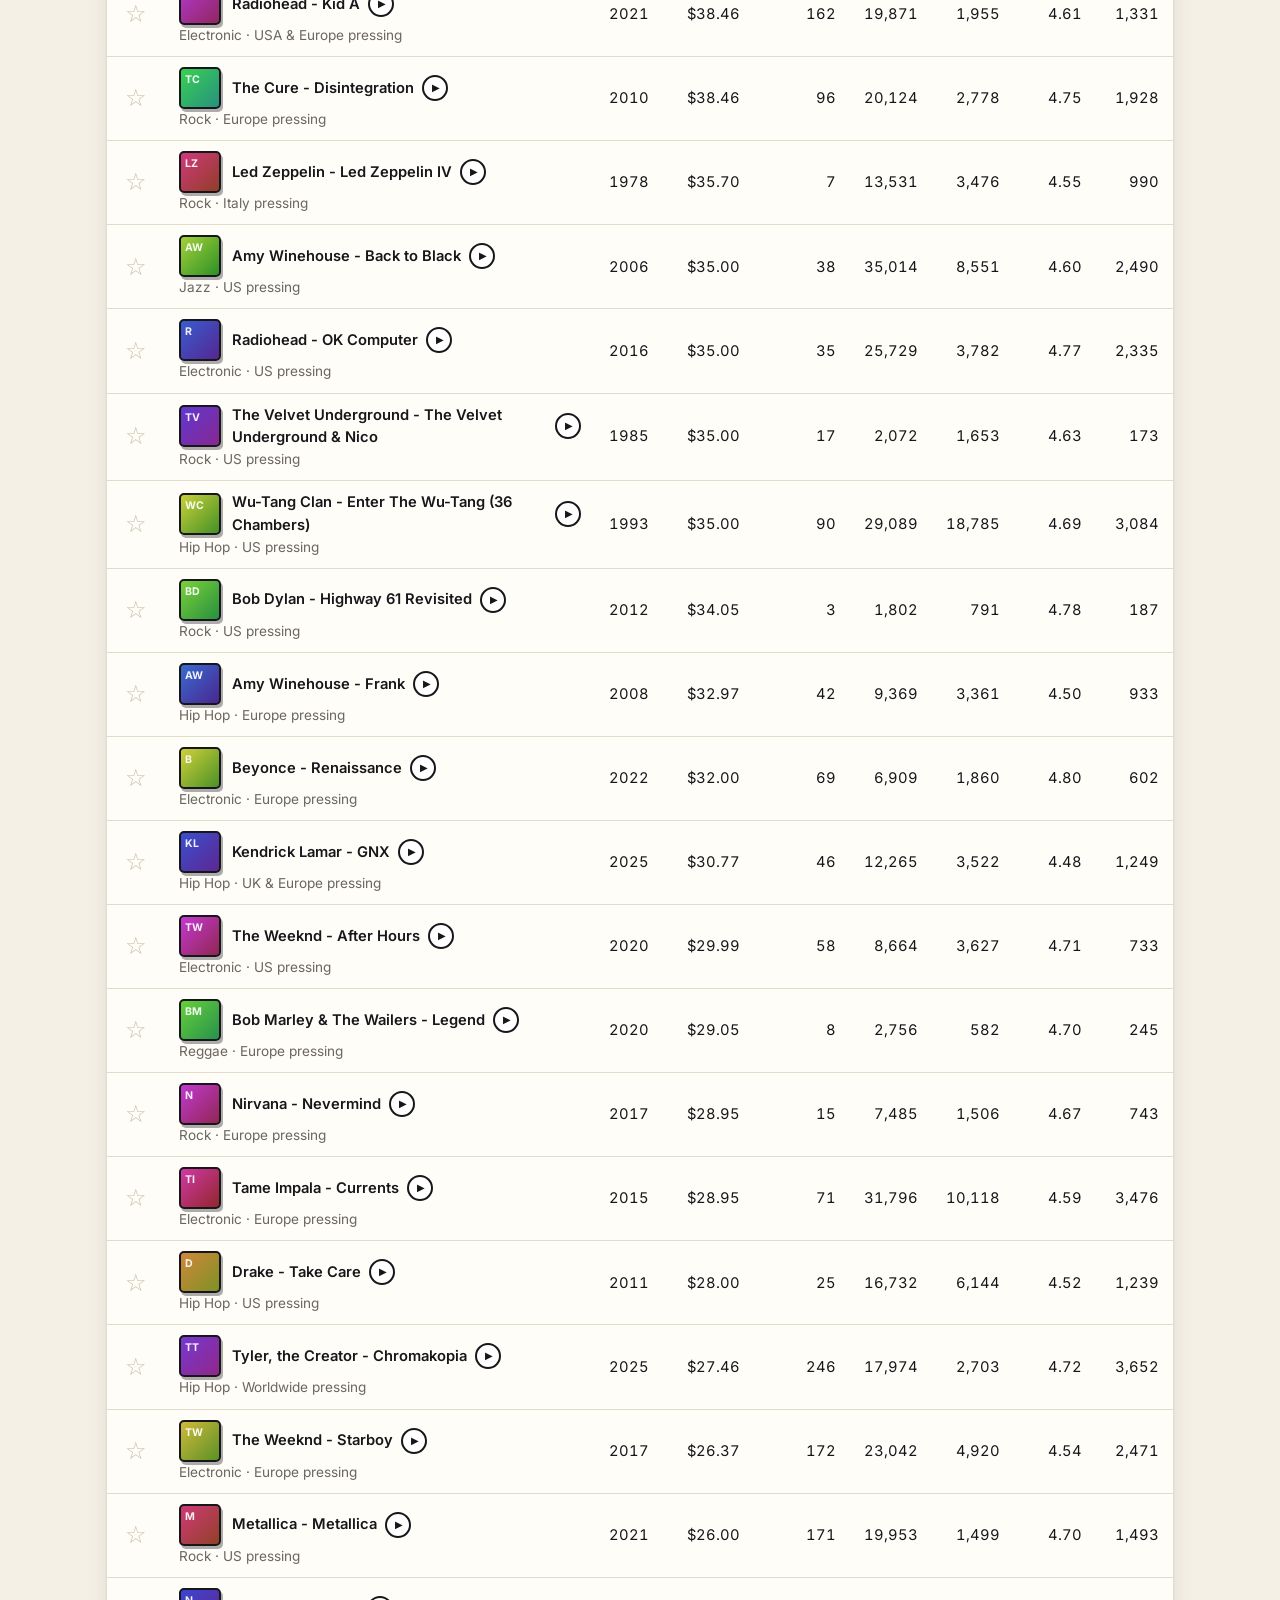
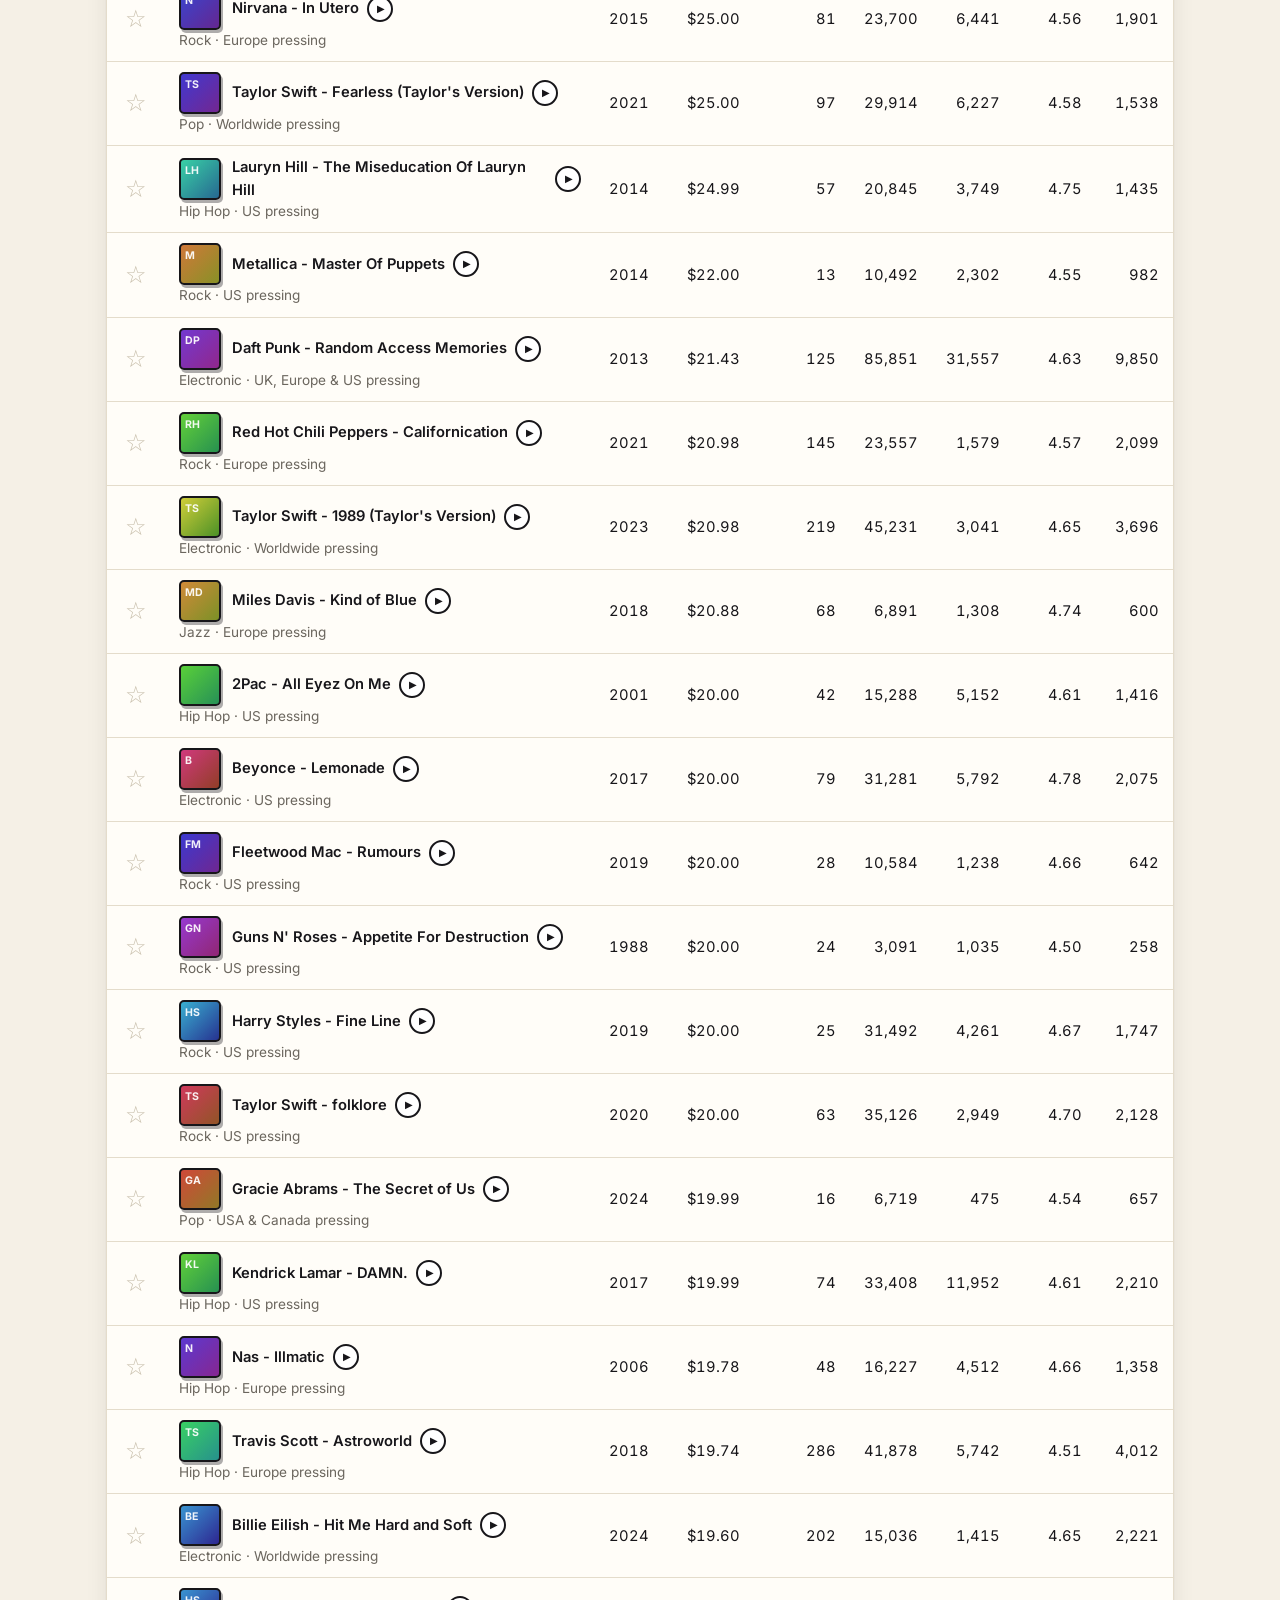
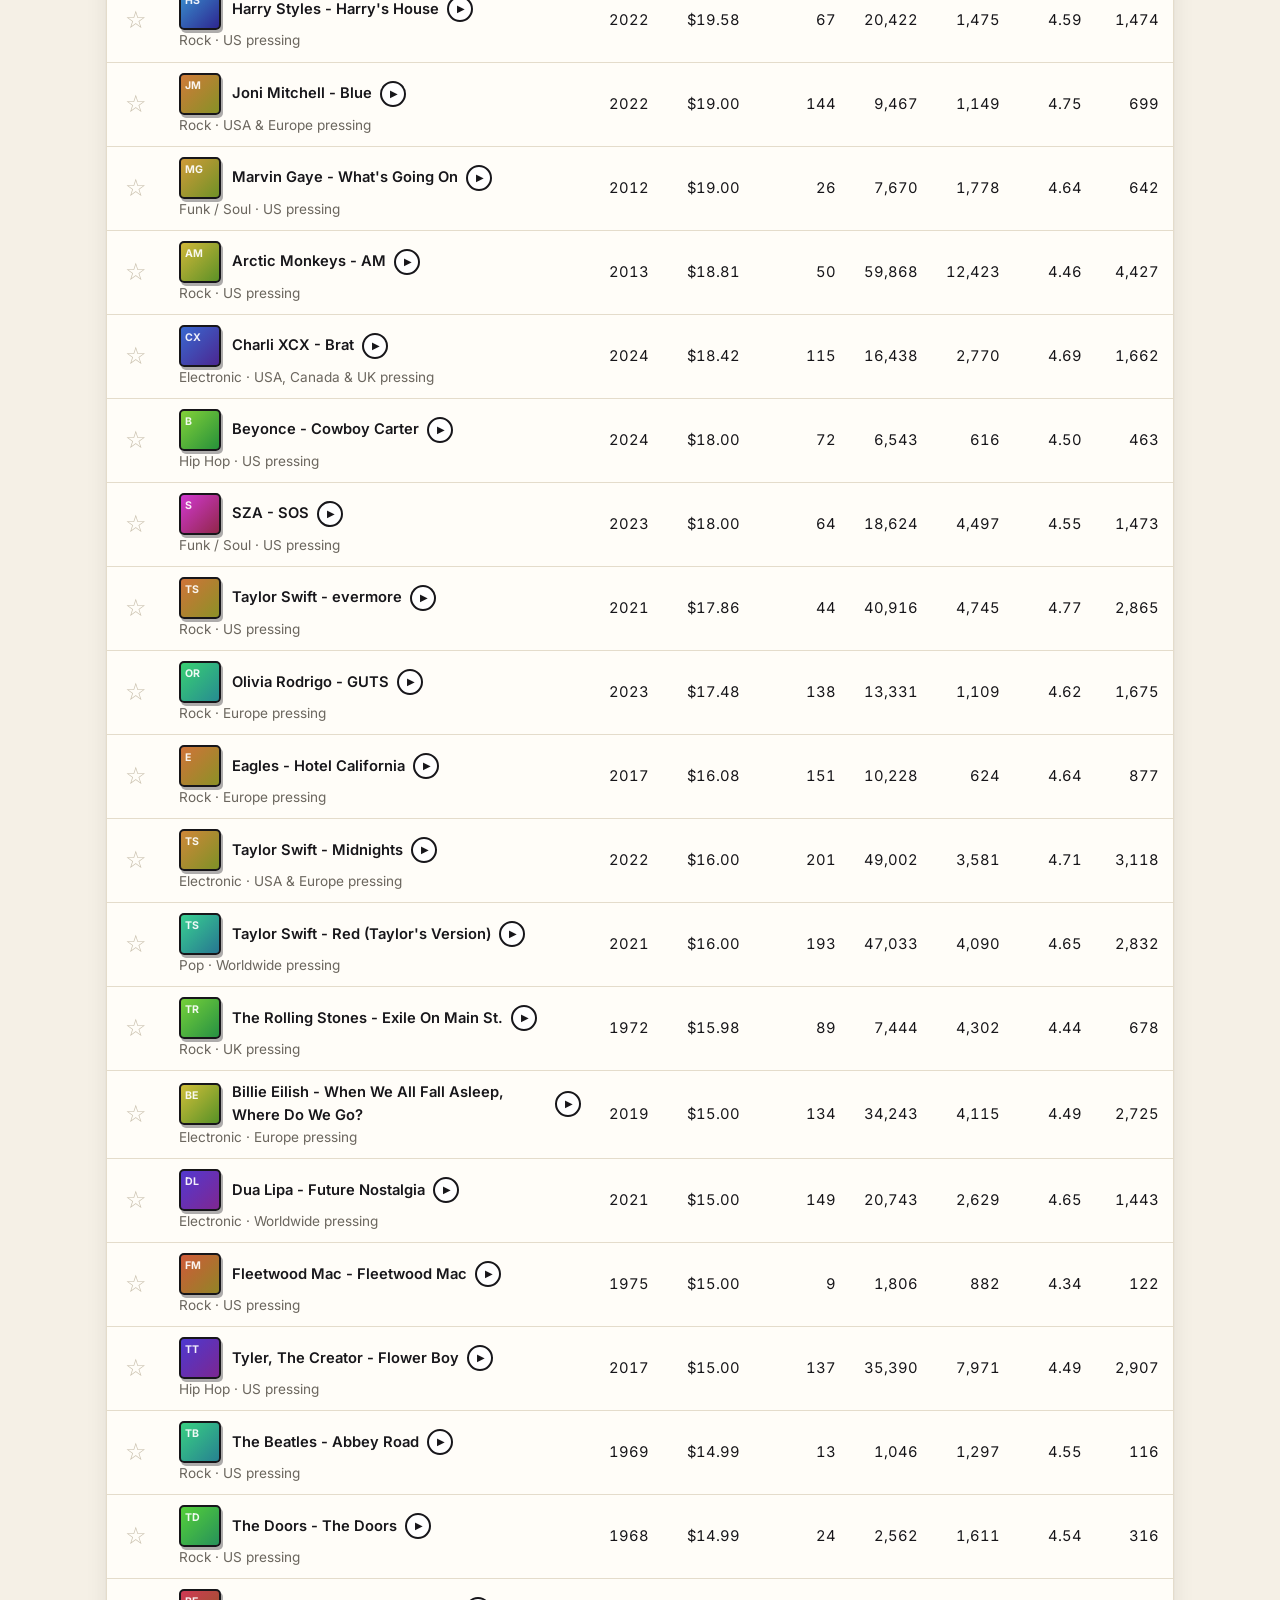
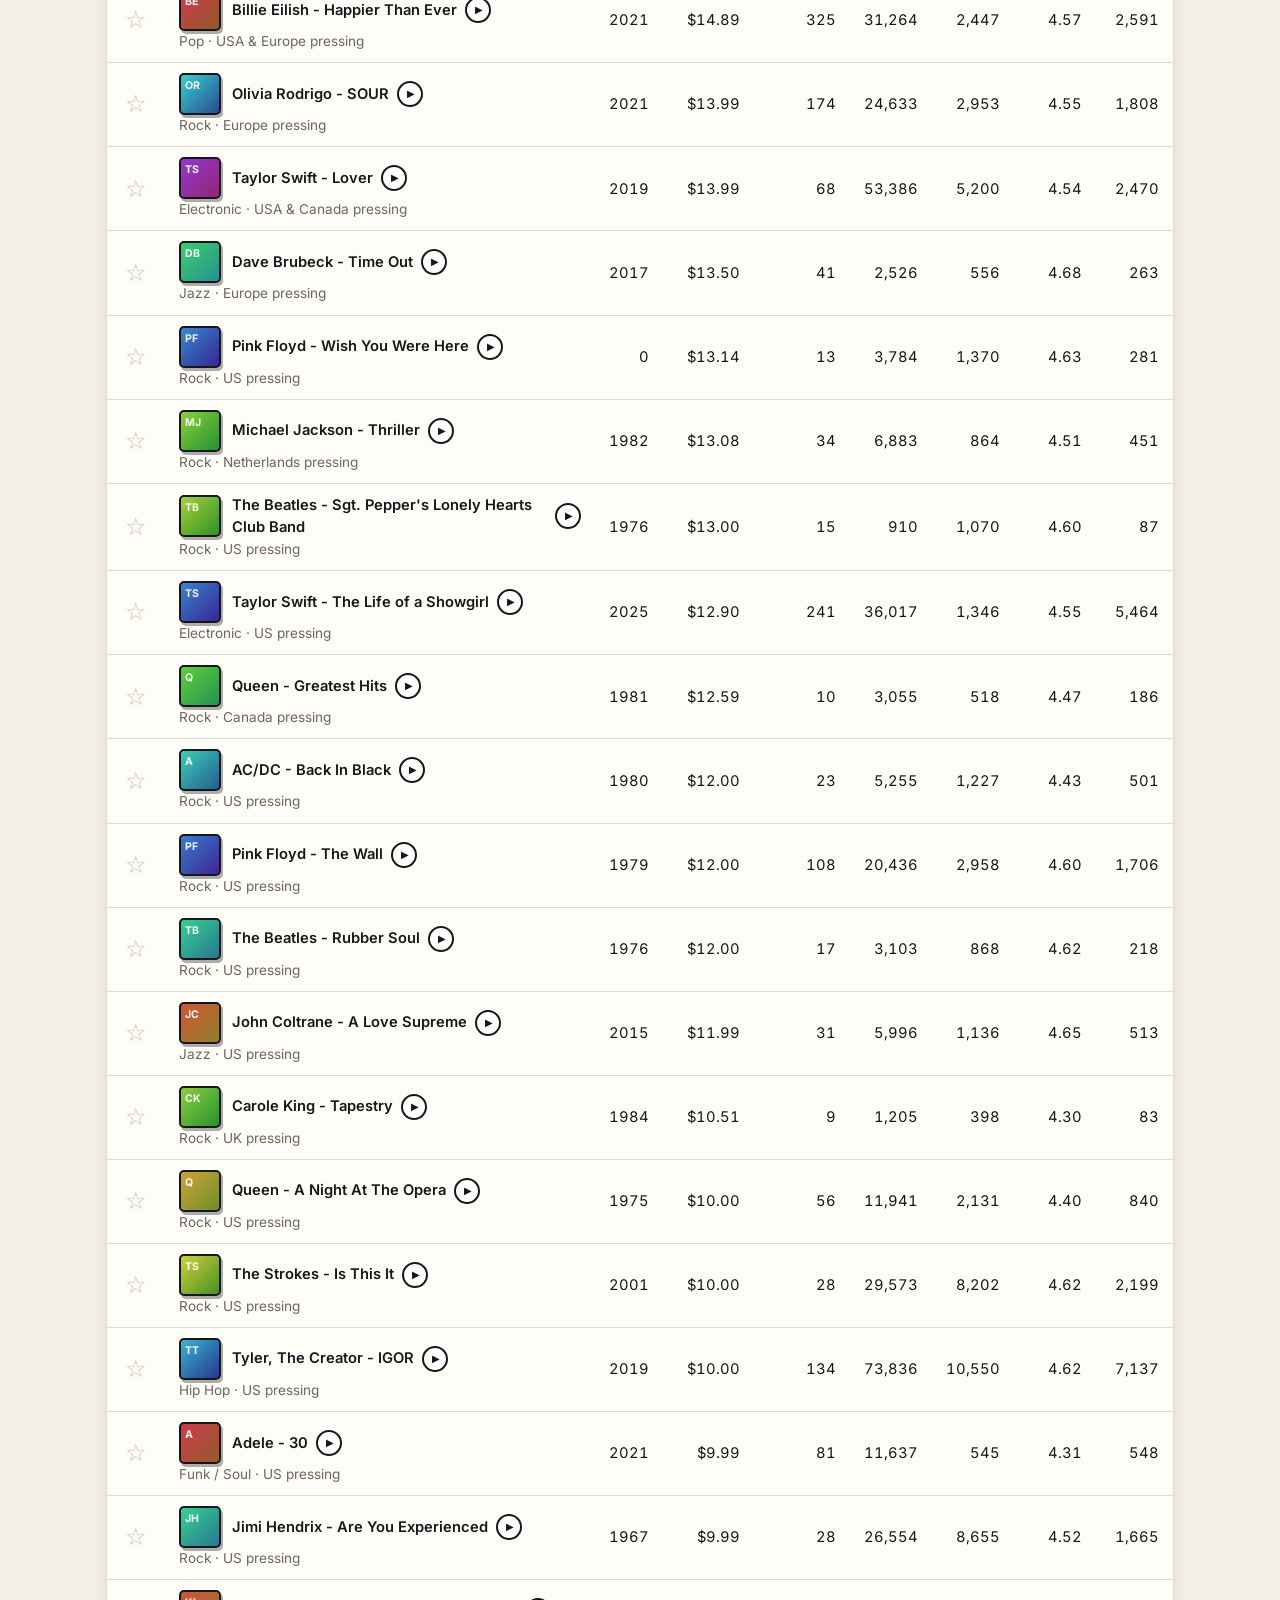
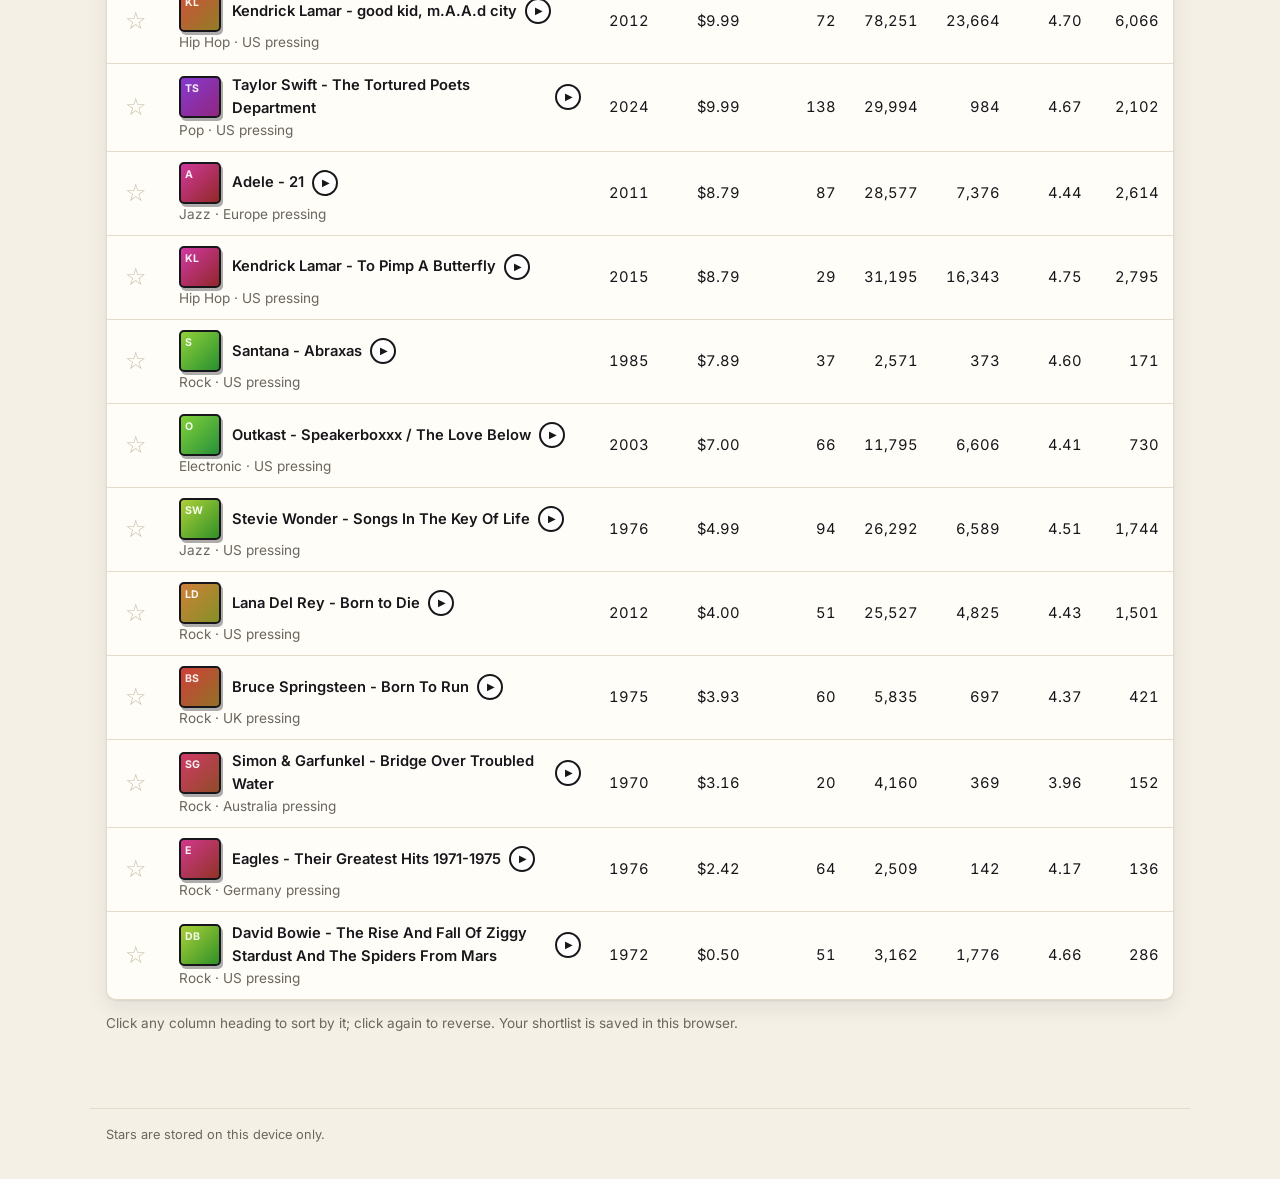
==== commit b243dbec: "Add the Listen while you scroll player and play buttons beside records Co-Authored-By: Claude Sonnet" ====
--- a/browse.html
+++ b/browse.html
@@ -9,9 +9,10 @@
 <link rel="manifest" href="manifest.webmanifest">
 <link rel="icon" href="assets/icon-192.png">
 <link rel="apple-touch-icon" href="assets/icon-192.png">
-<link rel="stylesheet" href="assets/style.css?v=16">
-<script src="assets/common.js?v=16" defer></script>
-<script src="assets/browse.js?v=16" defer></script>
+<link rel="stylesheet" href="assets/style.css?v=17">
+<script src="assets/common.js?v=17" defer></script>
+<script src="assets/browse.js?v=17" defer></script>
+<script src="assets/music.js?v=17" defer></script>
 </head>
 <body>
 <header class="hero"><div class="wrap">
--- a/assets/style.css
+++ b/assets/style.css
@@ -156,3 +156,37 @@
 .barlink:hover text { fill: var(--label-dark); text-decoration: underline; }
 .chip-link { color: var(--label-dark); text-decoration: none; font-weight: 700; margin-left: 2px; }
 .chip-link:hover { text-decoration: underline; }
+
+/* listen while you scroll */
+.play { margin-left: 8px; flex: none; width: 26px; height: 26px; border-radius: 50%; border: 2px solid var(--ink); background: #fff; color: var(--ink); font-size: .62rem; line-height: 1; padding: 0 0 0 2px; cursor: pointer; transition: background .15s, color .15s, transform .12s; }
+.play:hover { background: var(--label); color: #fff; transform: scale(1.12); }
+.play.on { background: var(--label); color: #fff; }
+
+.music { position: fixed; right: 16px; bottom: 16px; z-index: 50; width: min(372px, calc(100vw - 32px)); font-family: var(--sans); }
+.music-toggle { display: inline-flex; align-items: center; gap: 9px; float: right; font: inherit; font-weight: 700; font-size: .92rem; color: #fff; background: var(--ink); border: 2px solid var(--ink); border-radius: 999px; padding: 8px 18px 8px 10px; cursor: pointer; box-shadow: 0 6px 18px rgba(23, 22, 26, .35); }
+.music-toggle:hover { background: #2b2a31; }
+.music-disc { width: 24px; height: 24px; border-radius: 50%; flex: none; background: radial-gradient(circle, var(--ink) 0 2px, var(--label) 2.5px 6px, #111 6.5px 7.5px, #1f1f24 8px 12px); box-shadow: inset 0 0 0 1px #3a3a42; }
+.music.open .music-toggle { display: none; }
+.music-panel { display: none; background: var(--card); color: var(--ink); border: 2px solid var(--ink); border-radius: 14px; box-shadow: 0 14px 34px rgba(23, 22, 26, .38); overflow: hidden; }
+.music.open .music-panel { display: block; }
+.music-head { display: flex; align-items: center; justify-content: space-between; background: var(--ink); color: #fff; padding: 8px 8px 8px 14px; }
+.music-head strong { font-family: var(--serif); font-weight: 400; font-size: 1.05rem; }
+.music-min { font: inherit; font-size: 1.2rem; line-height: 1; width: 28px; height: 28px; border: 0; border-radius: 6px; background: transparent; color: #fff; cursor: pointer; }
+.music-min:hover { background: #2b2a31; }
+.music-pick { display: flex; flex-direction: column; gap: 4px; padding: 10px 14px 4px; font-size: .72rem; text-transform: uppercase; letter-spacing: .07em; color: var(--muted); font-weight: 600; }
+.music-pick input { font: inherit; text-transform: none; letter-spacing: 0; font-weight: 400; padding: 8px 10px; border: 1px solid var(--line); border-radius: 8px; background: #fff; color: var(--ink); width: 100%; caret-color: var(--label); }
+.music-video { margin: 8px 14px 0; height: 200px; background: #0e0e11; border-radius: 8px; overflow: hidden; }
+.music-video iframe { width: 100%; height: 200px; display: block; }
+.music-now { display: flex; flex-direction: column; padding: 8px 14px 0; font-size: .85rem; line-height: 1.35; color: var(--muted); }
+.music-now strong { color: var(--ink); font-size: 1rem; }
+.music-now small { color: var(--muted); }
+.music-links { font-size: .8rem; }
+.music-controls { display: flex; align-items: center; gap: 6px; padding: 8px 14px 0; }
+.music-controls button { font: inherit; font-size: 1rem; width: 34px; height: 34px; border-radius: 50%; border: 2px solid var(--ink); background: #fff; color: var(--ink); cursor: pointer; line-height: 1; padding: 0; }
+.music-controls button:hover { background: var(--soft); }
+.music-controls #music-play { background: var(--label); color: #fff; border-color: var(--label-dark); }
+.music-controls #music-shuffle[aria-pressed=true] { background: var(--ink); color: #fff; }
+.music-controls input[type=range] { flex: 1; min-width: 0; accent-color: var(--label); }
+.music-status { min-height: 1.2em; padding: 2px 14px 0; font-size: .78rem; color: var(--muted); }
+.music-note { margin: 0; padding: 4px 14px 12px; font-size: .74rem; color: var(--muted); line-height: 1.4; }
+@media (max-width: 560px) { .music { right: 8px; bottom: 8px; width: calc(100vw - 16px); } }
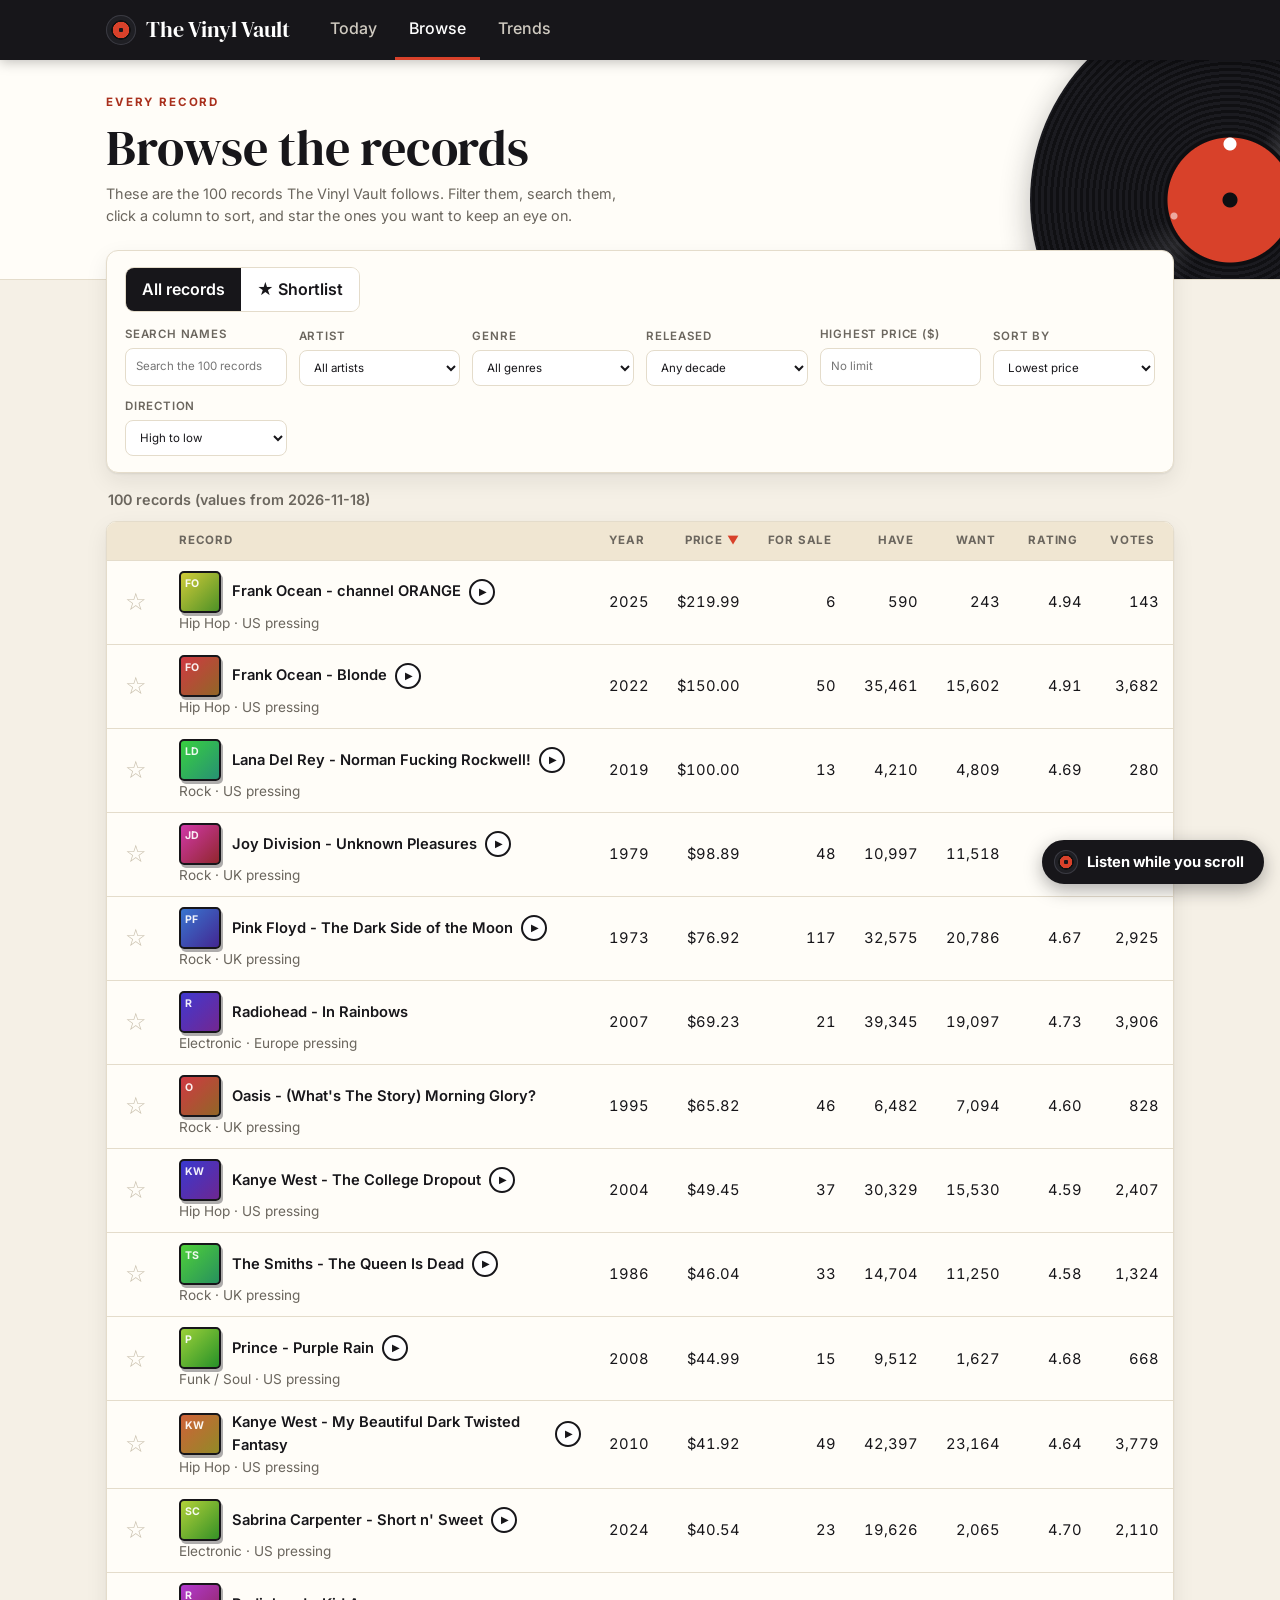
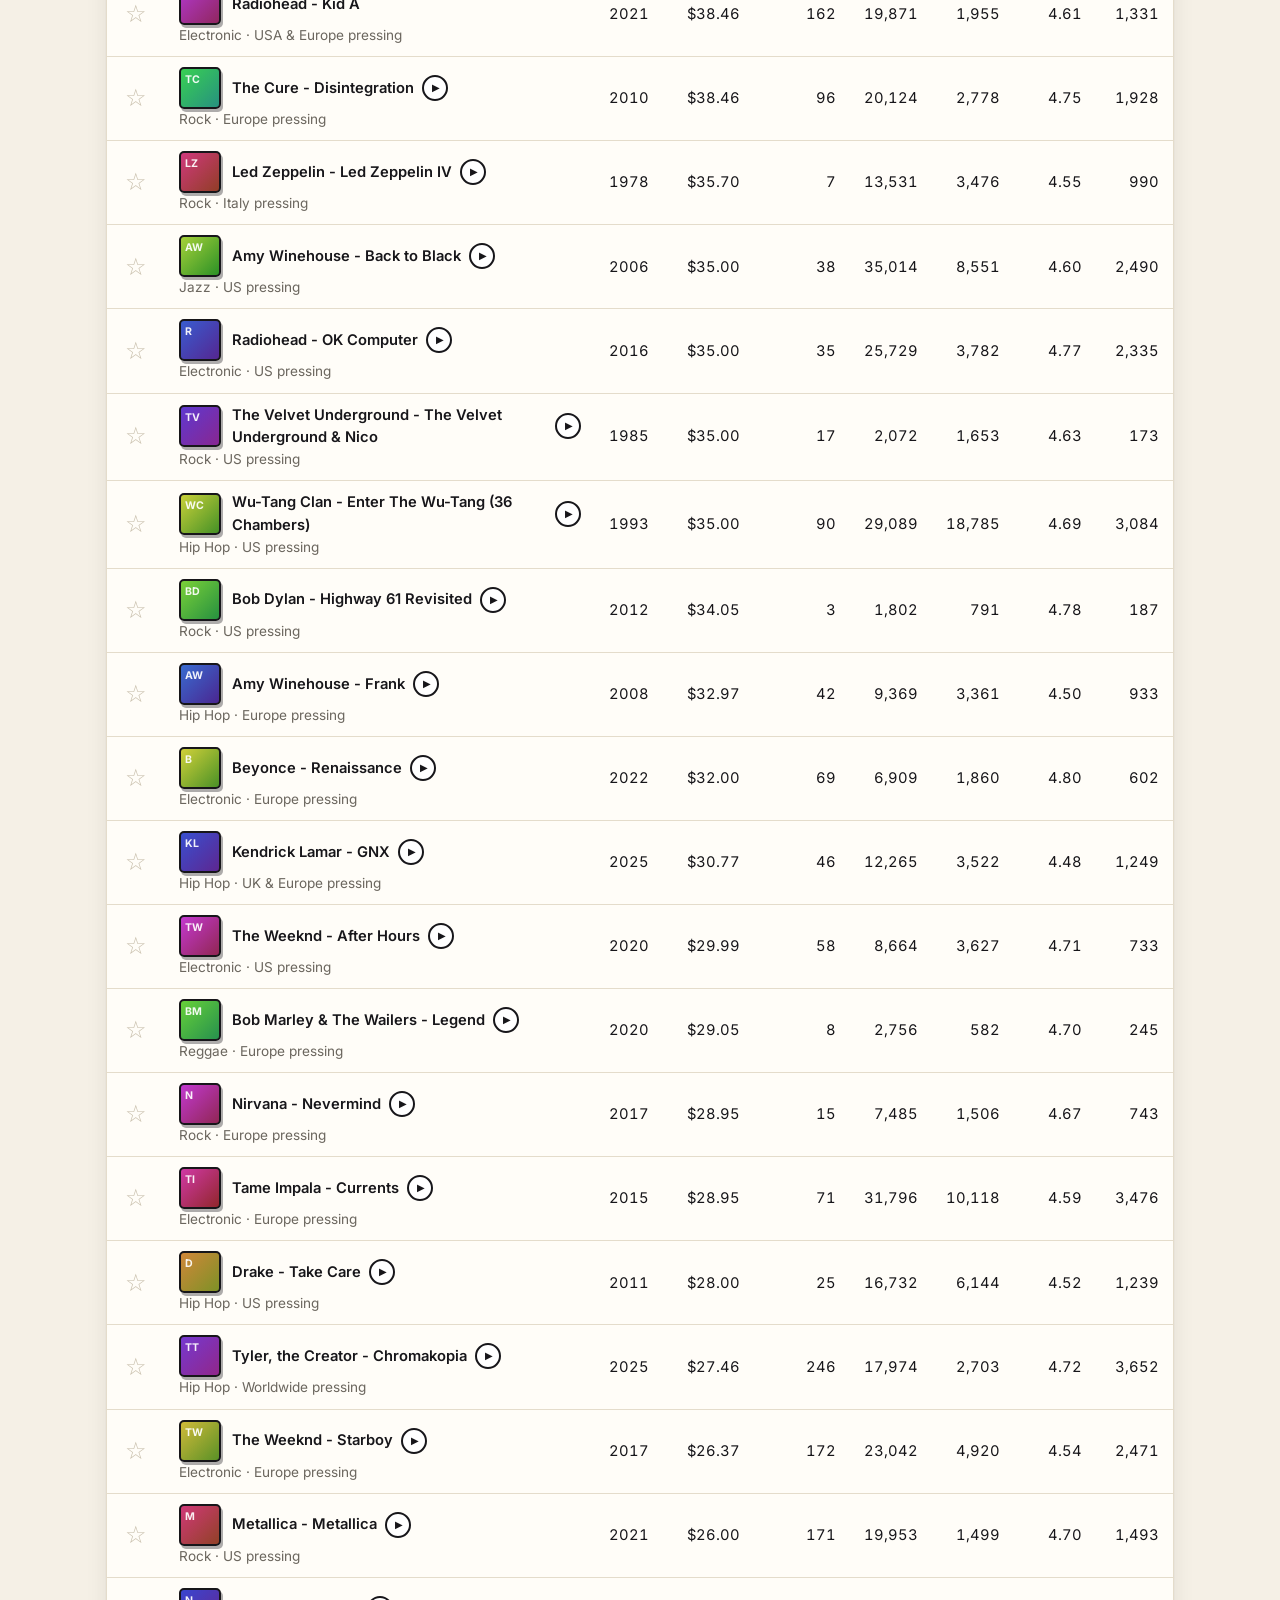
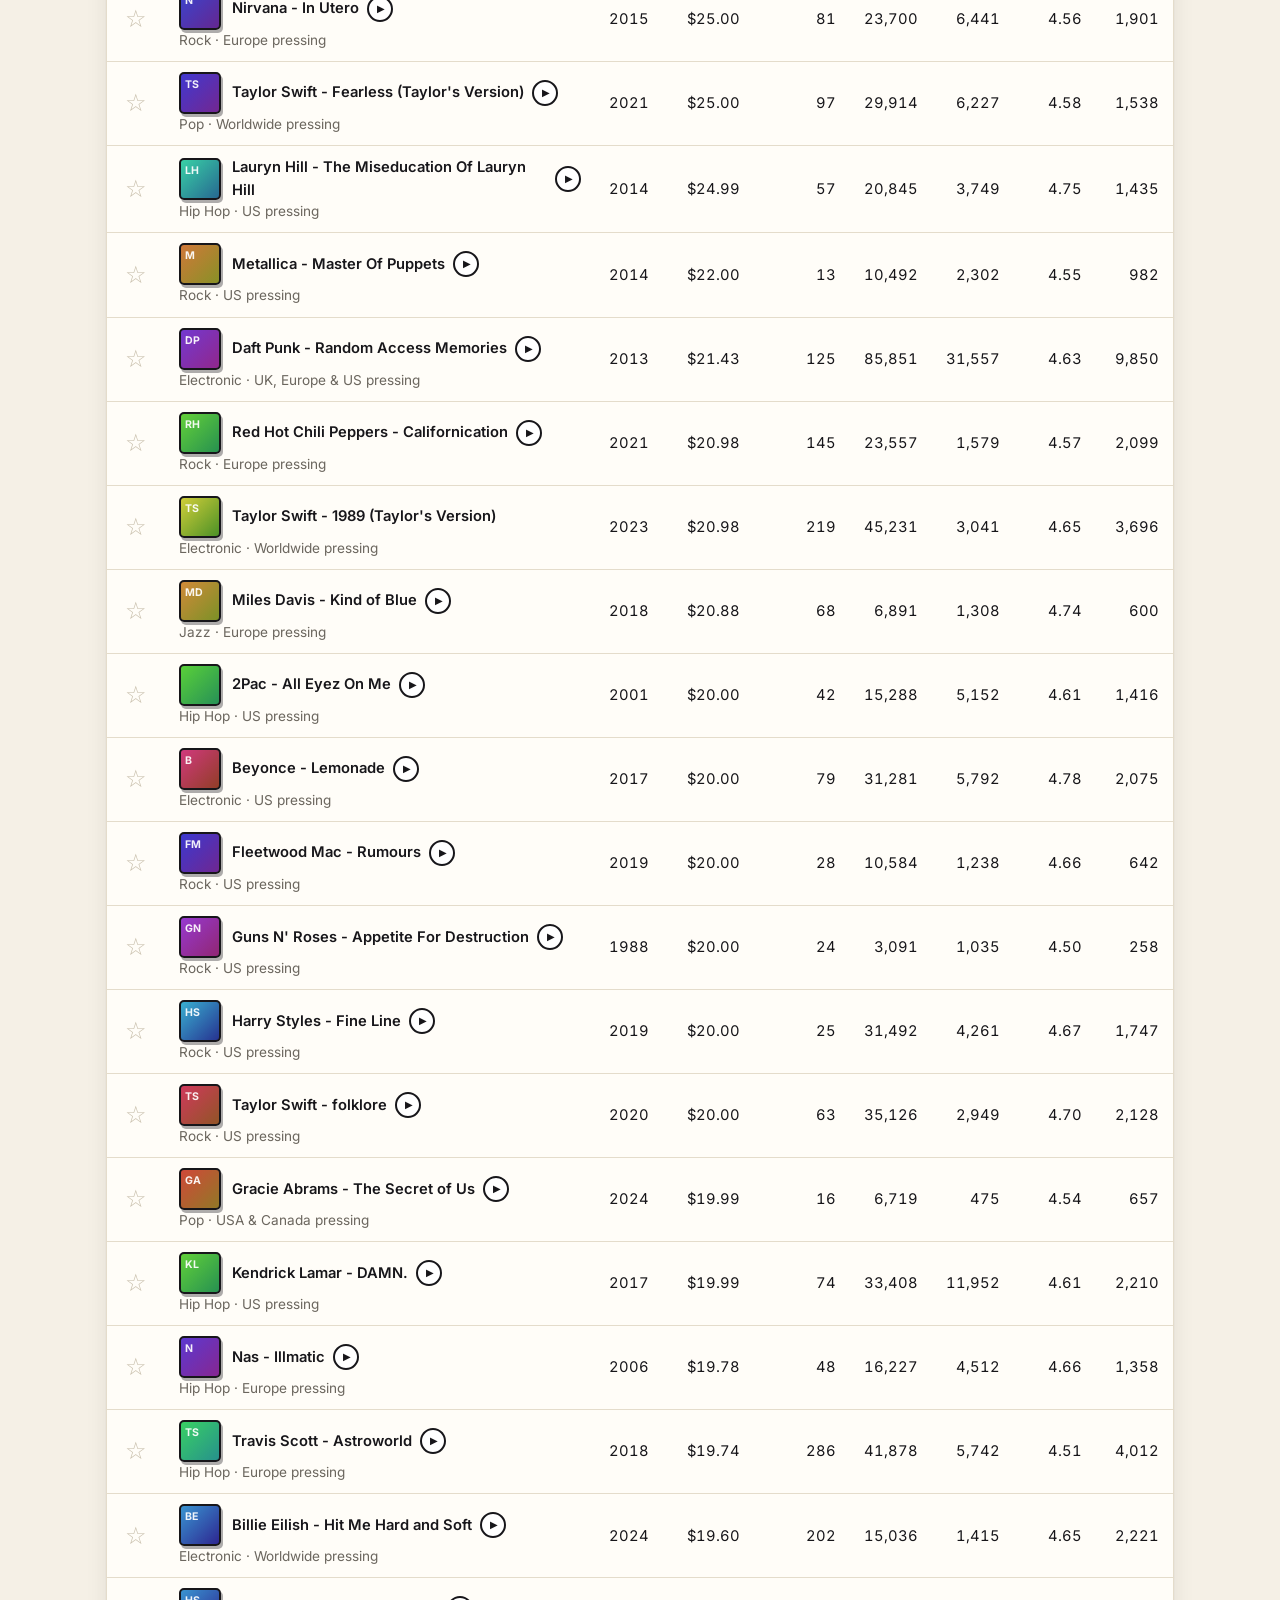
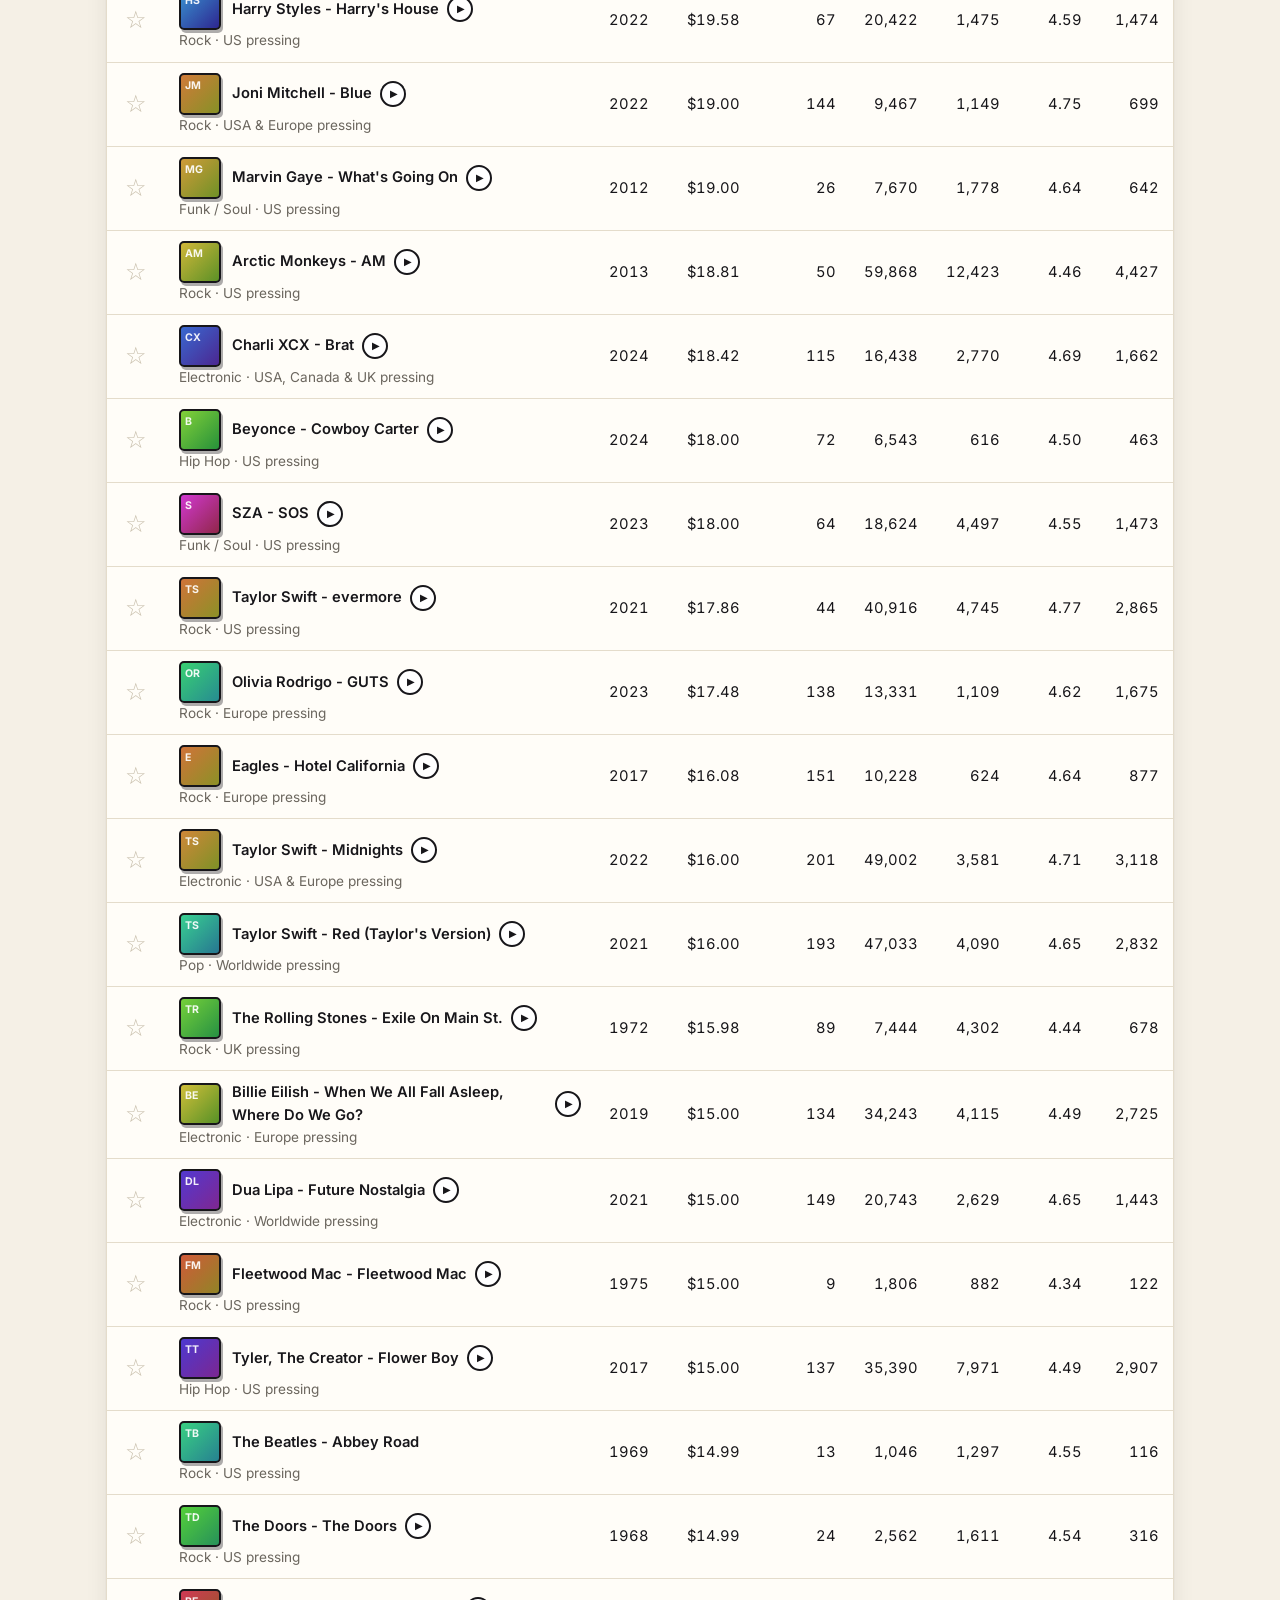
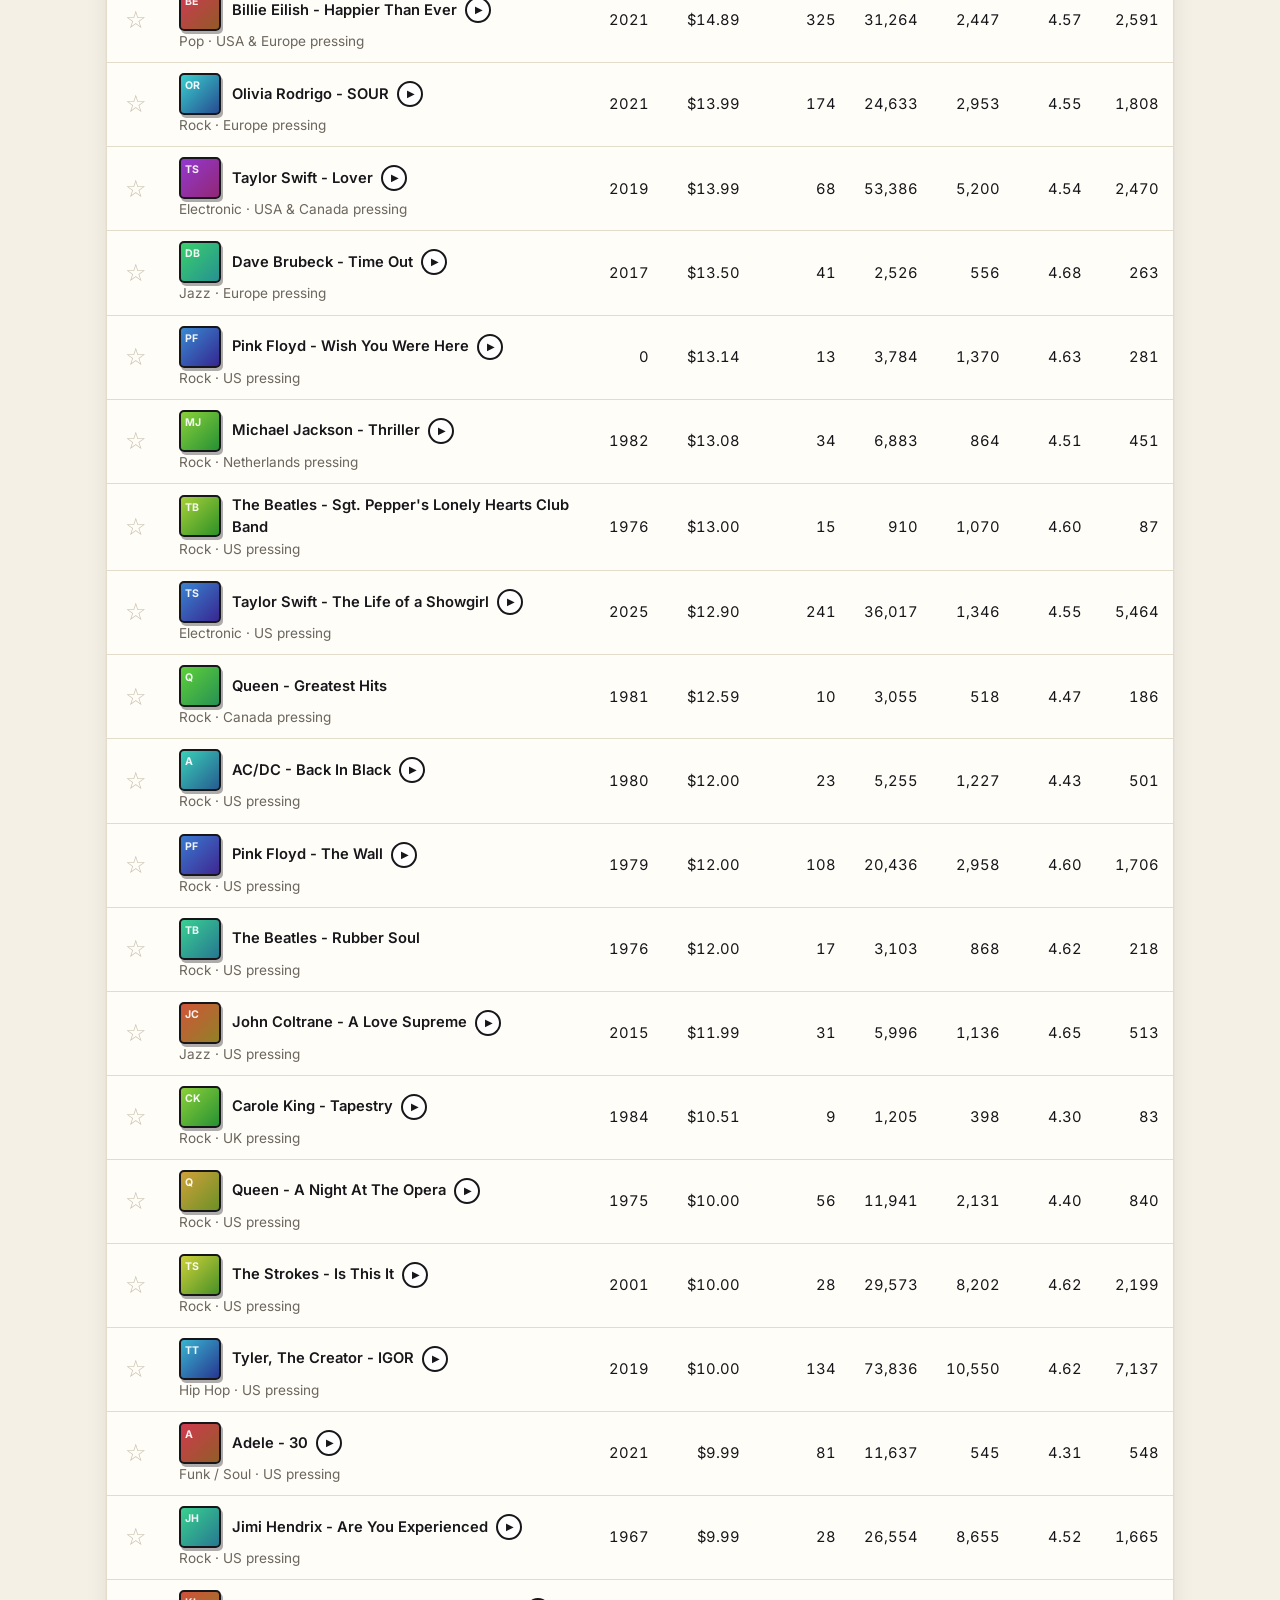
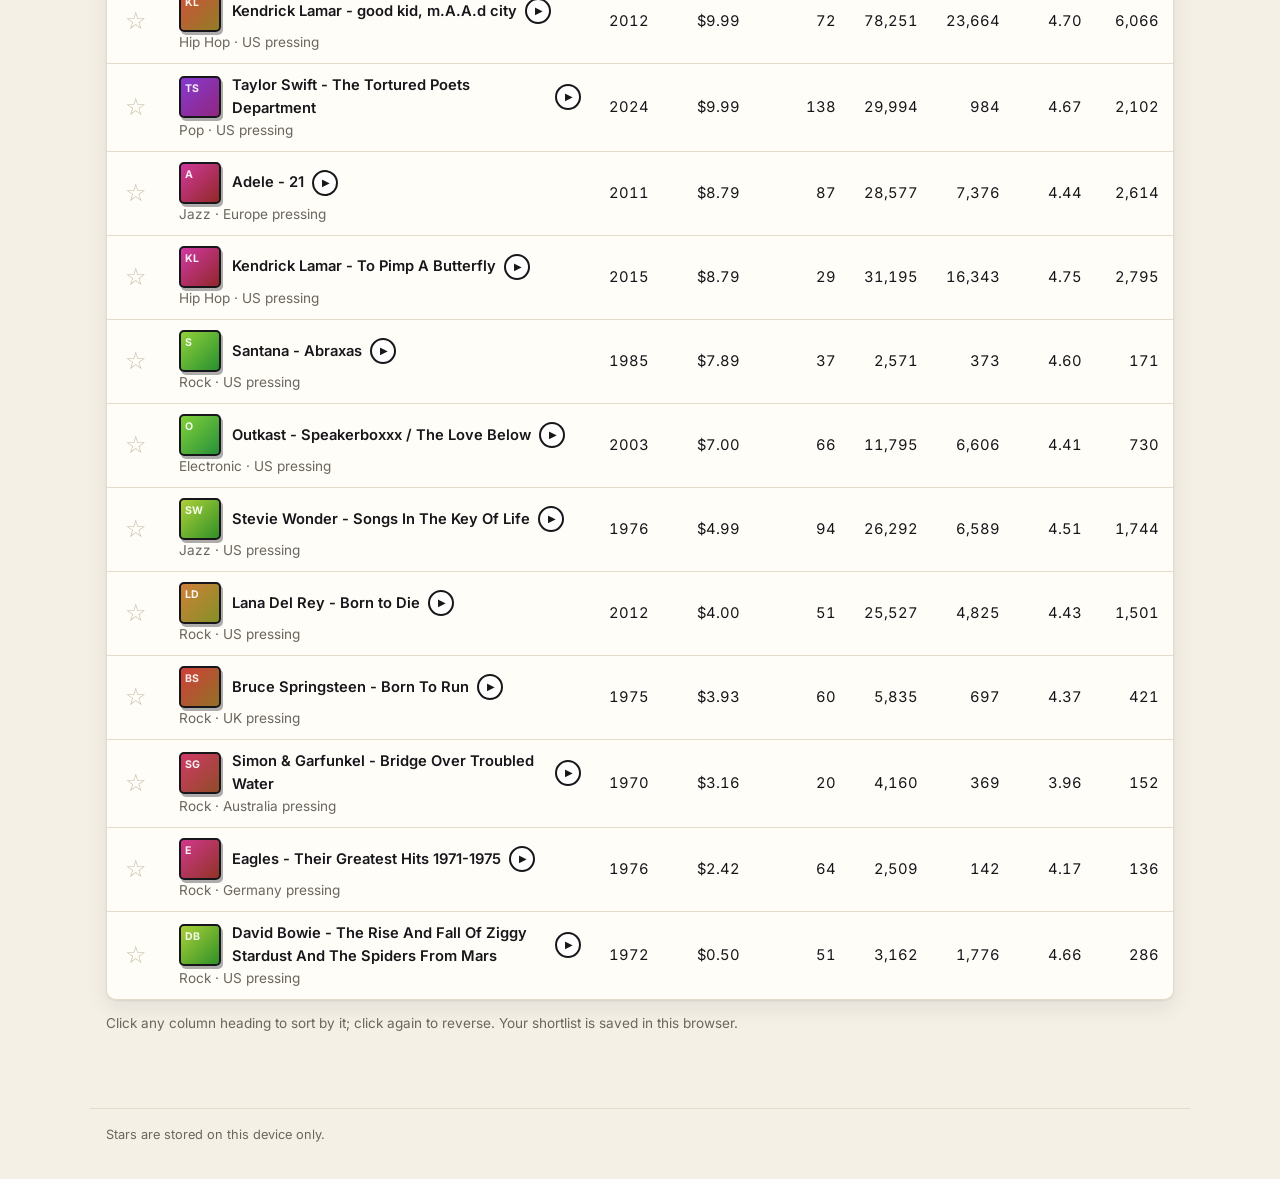
==== commit a729090d: "Switch pages in place so the music keeps playing; make intro Browse and Trends links Co-Authored-By:" ====
--- a/browse.html
+++ b/browse.html
@@ -9,10 +9,10 @@
 <link rel="manifest" href="manifest.webmanifest">
 <link rel="icon" href="assets/icon-192.png">
 <link rel="apple-touch-icon" href="assets/icon-192.png">
-<link rel="stylesheet" href="assets/style.css?v=17">
-<script src="assets/common.js?v=17" defer></script>
-<script src="assets/browse.js?v=17" defer></script>
-<script src="assets/music.js?v=17" defer></script>
+<link rel="stylesheet" href="assets/style.css?v=18">
+<script src="assets/common.js?v=18" defer></script>
+<script src="assets/browse.js?v=18" defer></script>
+<script src="assets/music.js?v=18" defer></script>
 </head>
 <body>
 <header class="hero"><div class="wrap">
--- a/assets/style.css
+++ b/assets/style.css
@@ -190,3 +190,10 @@
 .music-status { min-height: 1.2em; padding: 2px 14px 0; font-size: .78rem; color: var(--muted); }
 .music-note { margin: 0; padding: 4px 14px 12px; font-size: .74rem; color: var(--muted); line-height: 1.4; }
 @media (max-width: 560px) { .music { right: 8px; bottom: 8px; width: calc(100vw - 16px); } }
+
+/* when the content swaps in place */
+main.swap { animation: pagein .28s ease-out; }
+@keyframes pagein { from { opacity: 0; transform: translateY(6px); } to { opacity: 1; transform: none; } }
+@media (prefers-reduced-motion: reduce) { main.swap { animation: none; } }
+
+.hero .intro a { color: var(--label-dark); font-weight: 700; }
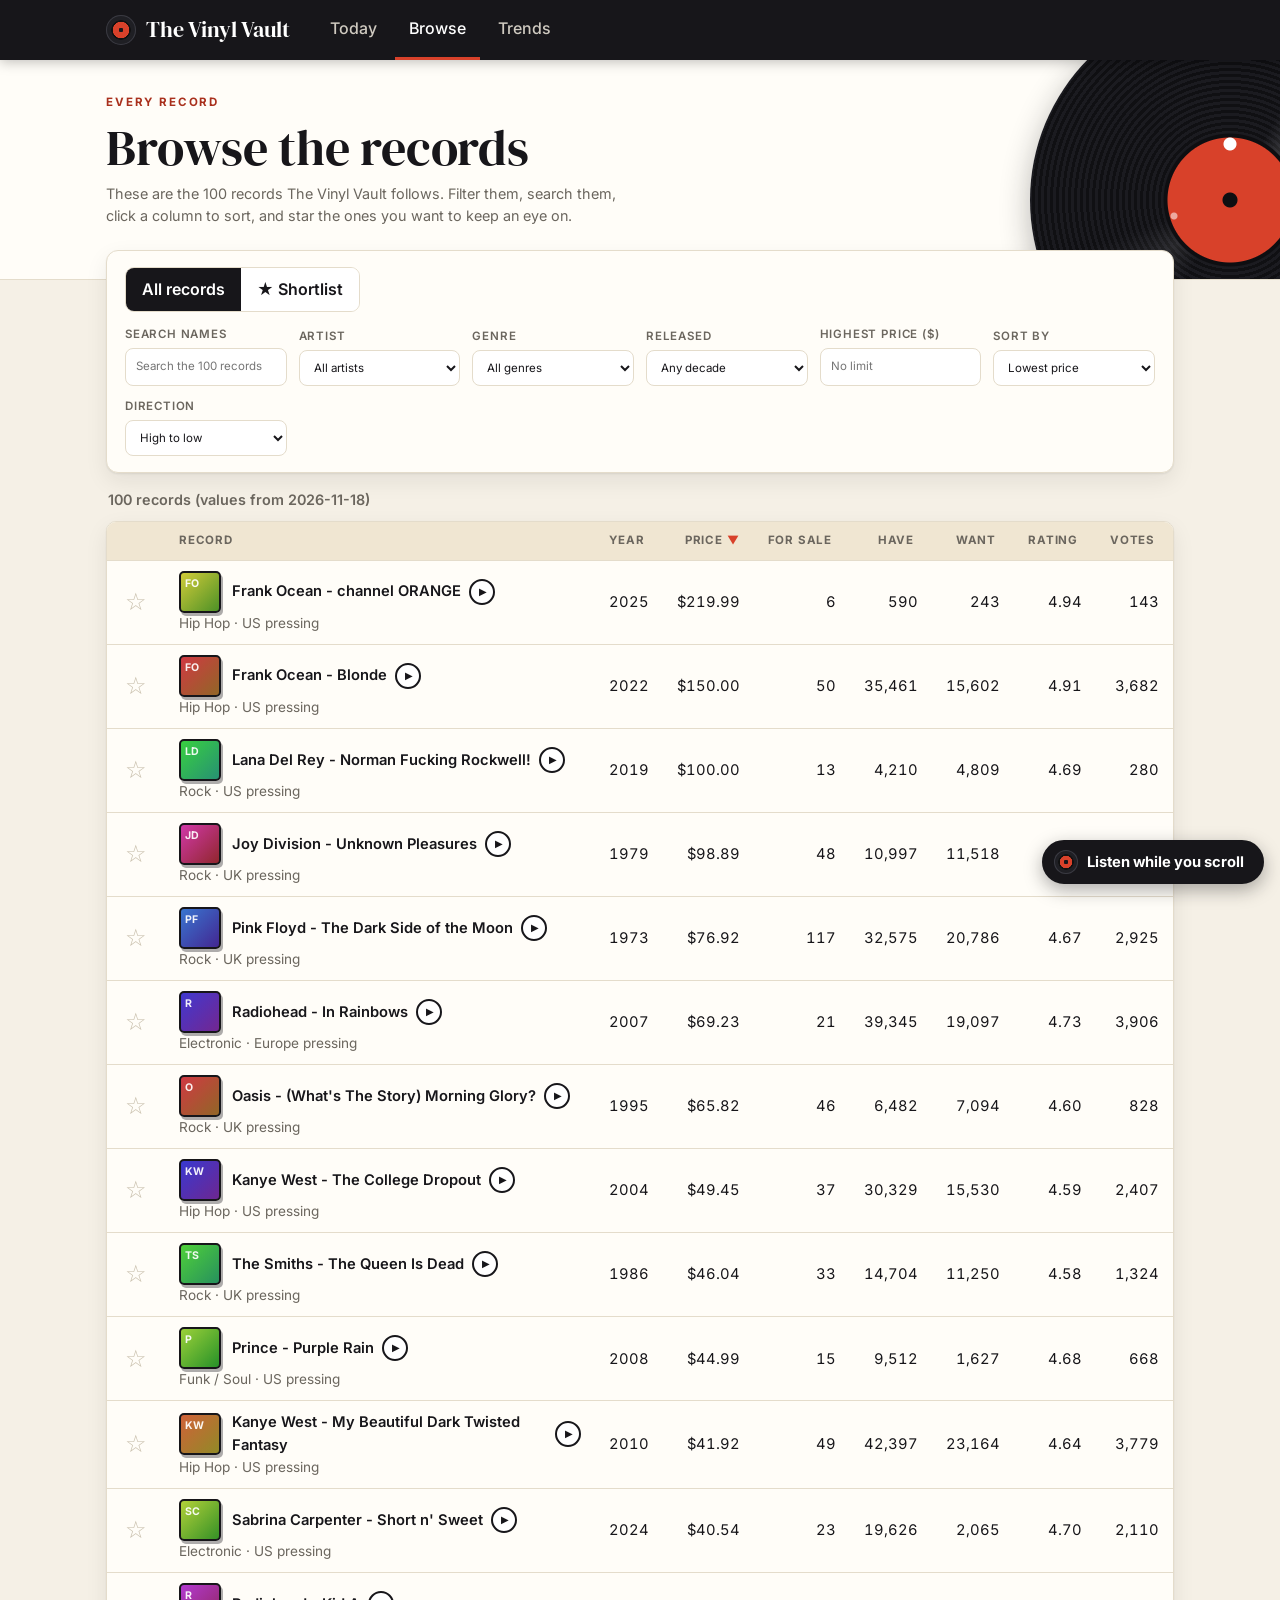
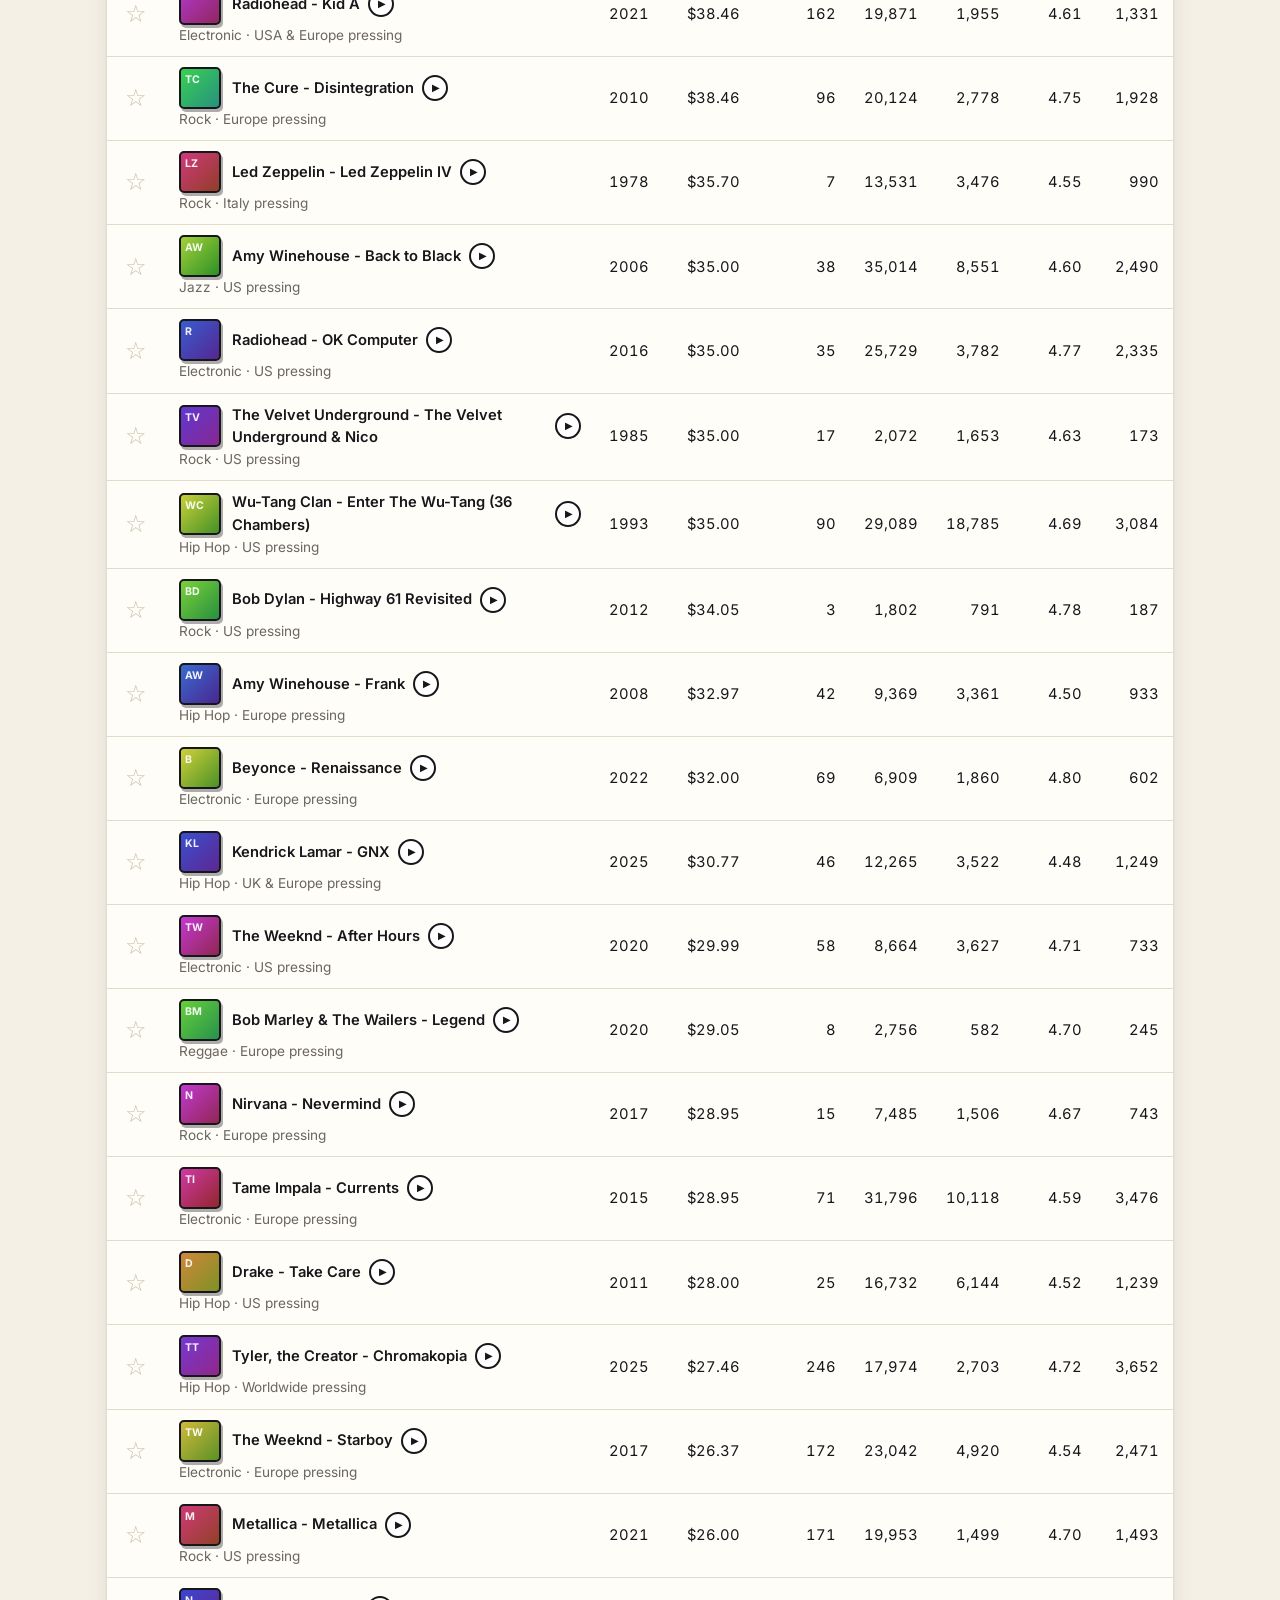
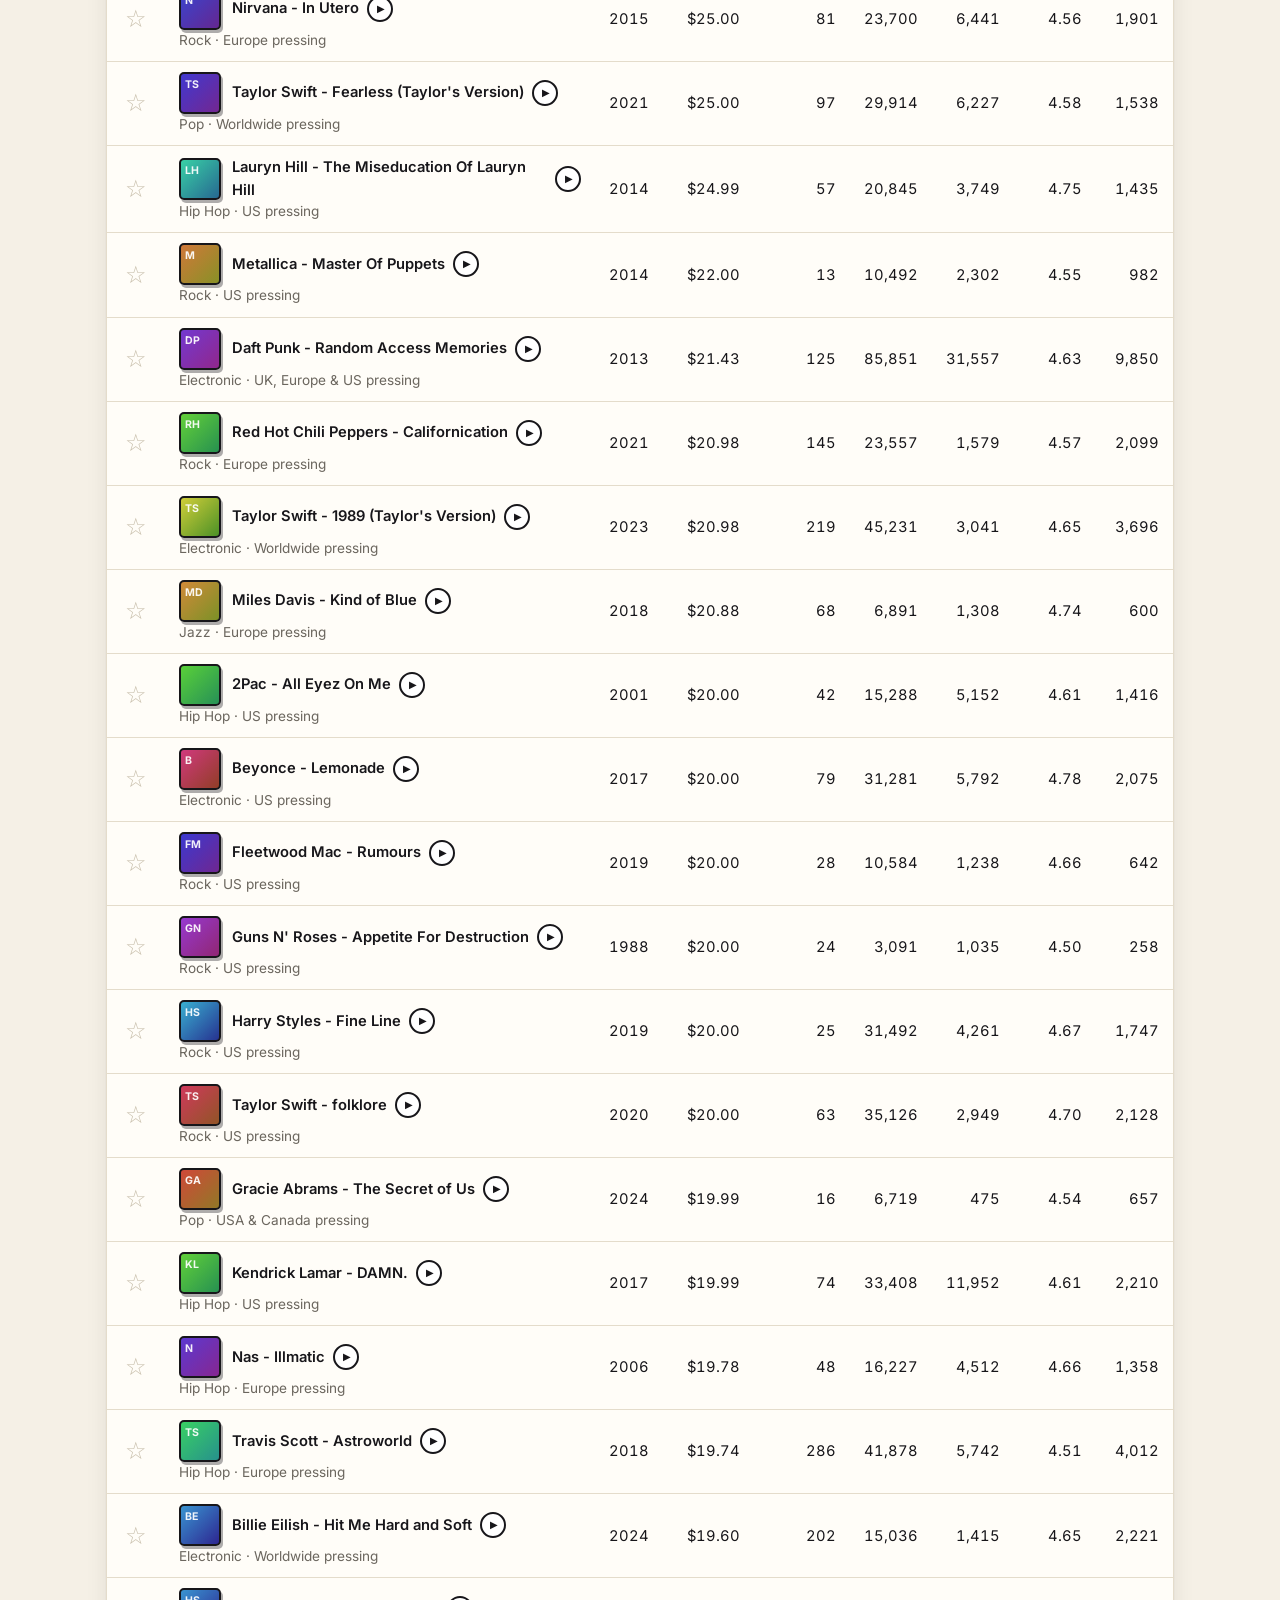
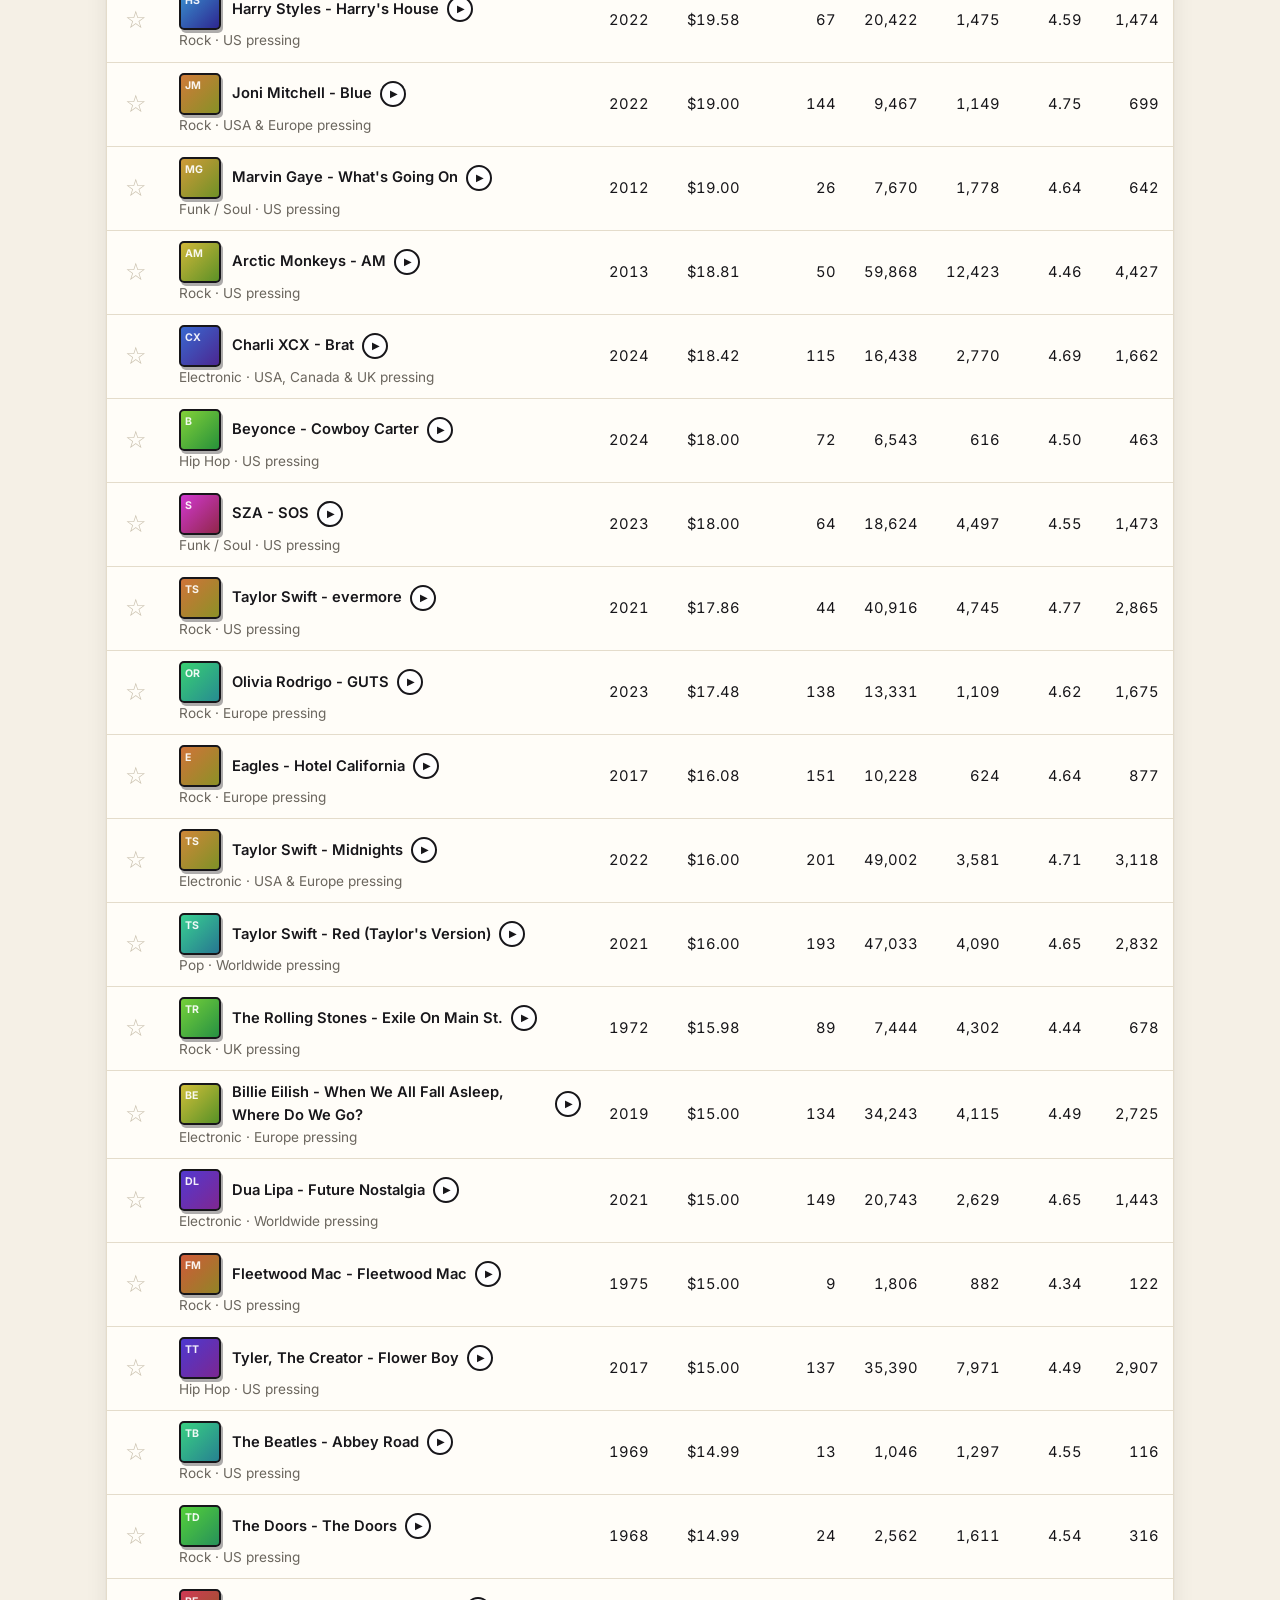
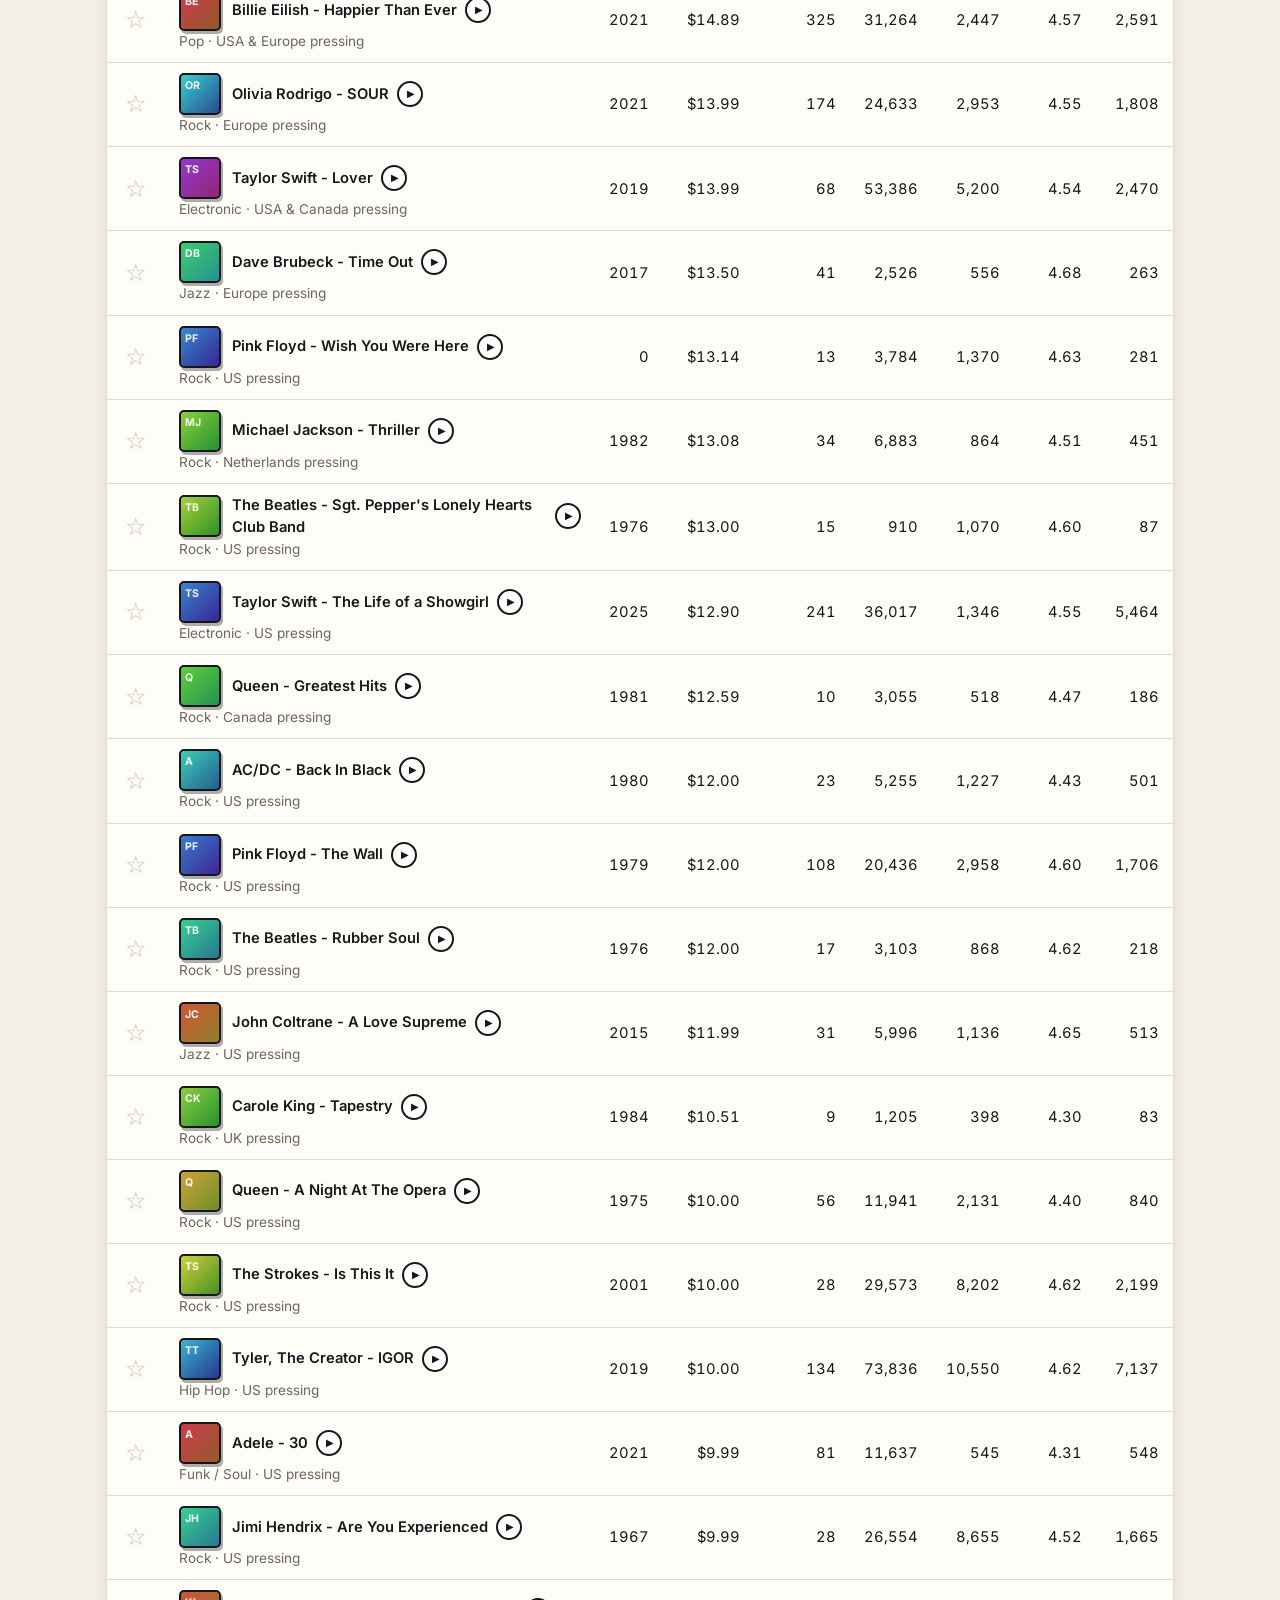
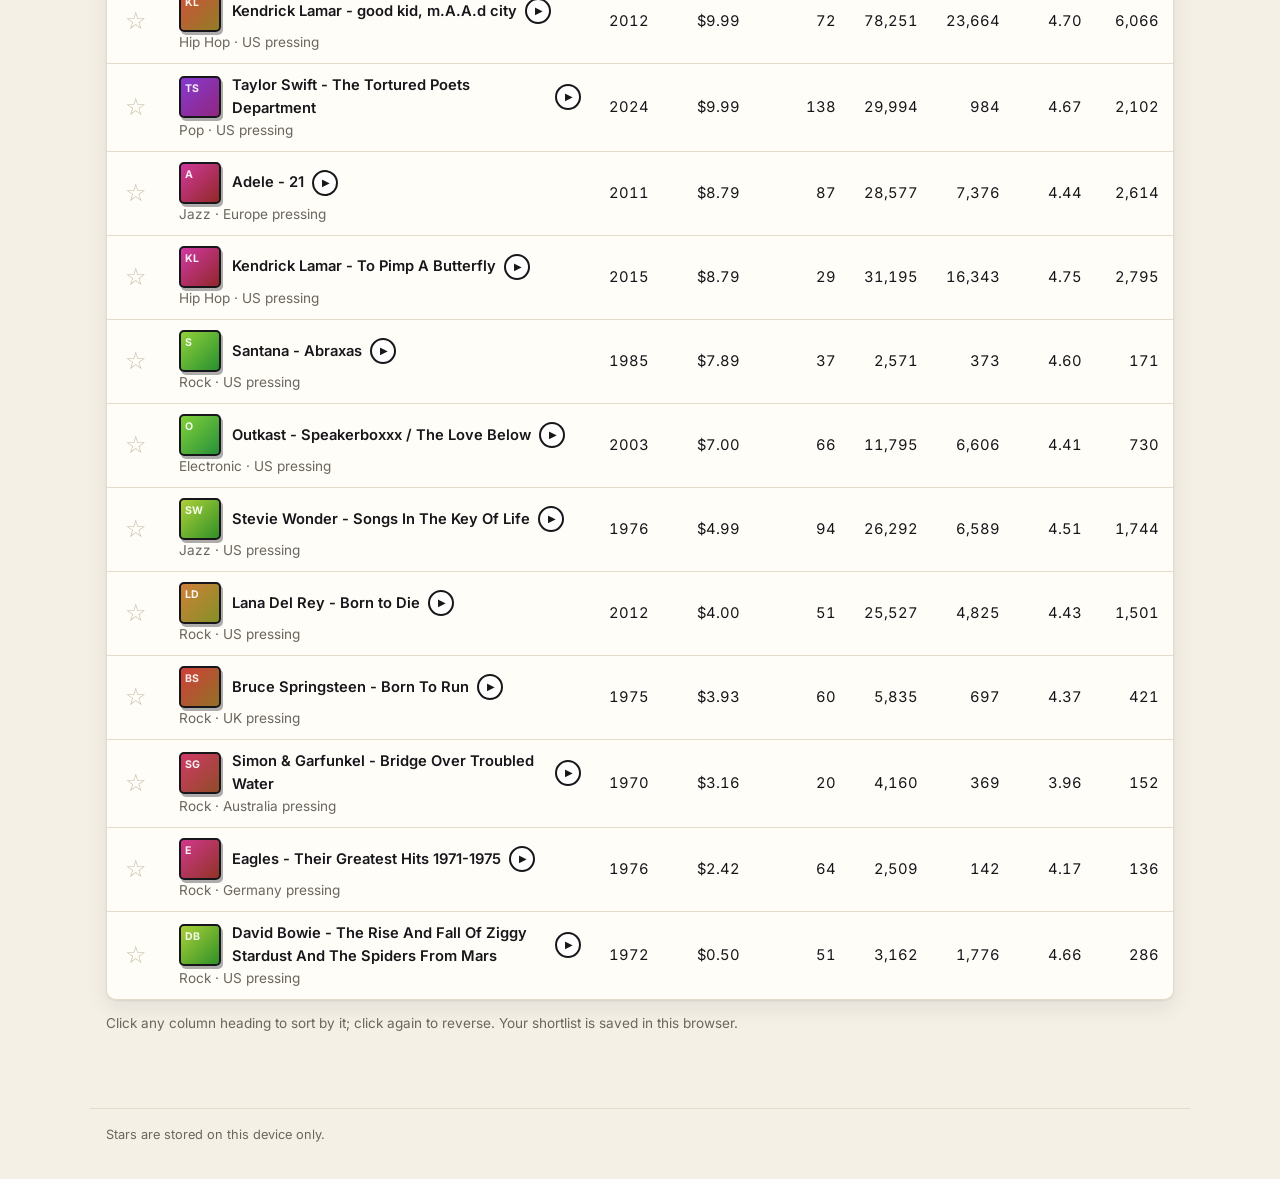
==== commit ce891202: "Hand-picked songs for the eight records without a usable Discogs video Co-Authored-By: Claude Sonnet" ====
--- a/browse.html
+++ b/browse.html
@@ -9,10 +9,10 @@
 <link rel="manifest" href="manifest.webmanifest">
 <link rel="icon" href="assets/icon-192.png">
 <link rel="apple-touch-icon" href="assets/icon-192.png">
-<link rel="stylesheet" href="assets/style.css?v=18">
-<script src="assets/common.js?v=18" defer></script>
-<script src="assets/browse.js?v=18" defer></script>
-<script src="assets/music.js?v=18" defer></script>
+<link rel="stylesheet" href="assets/style.css?v=19">
+<script src="assets/common.js?v=19" defer></script>
+<script src="assets/browse.js?v=19" defer></script>
+<script src="assets/music.js?v=19" defer></script>
 </head>
 <body>
 <header class="hero"><div class="wrap">
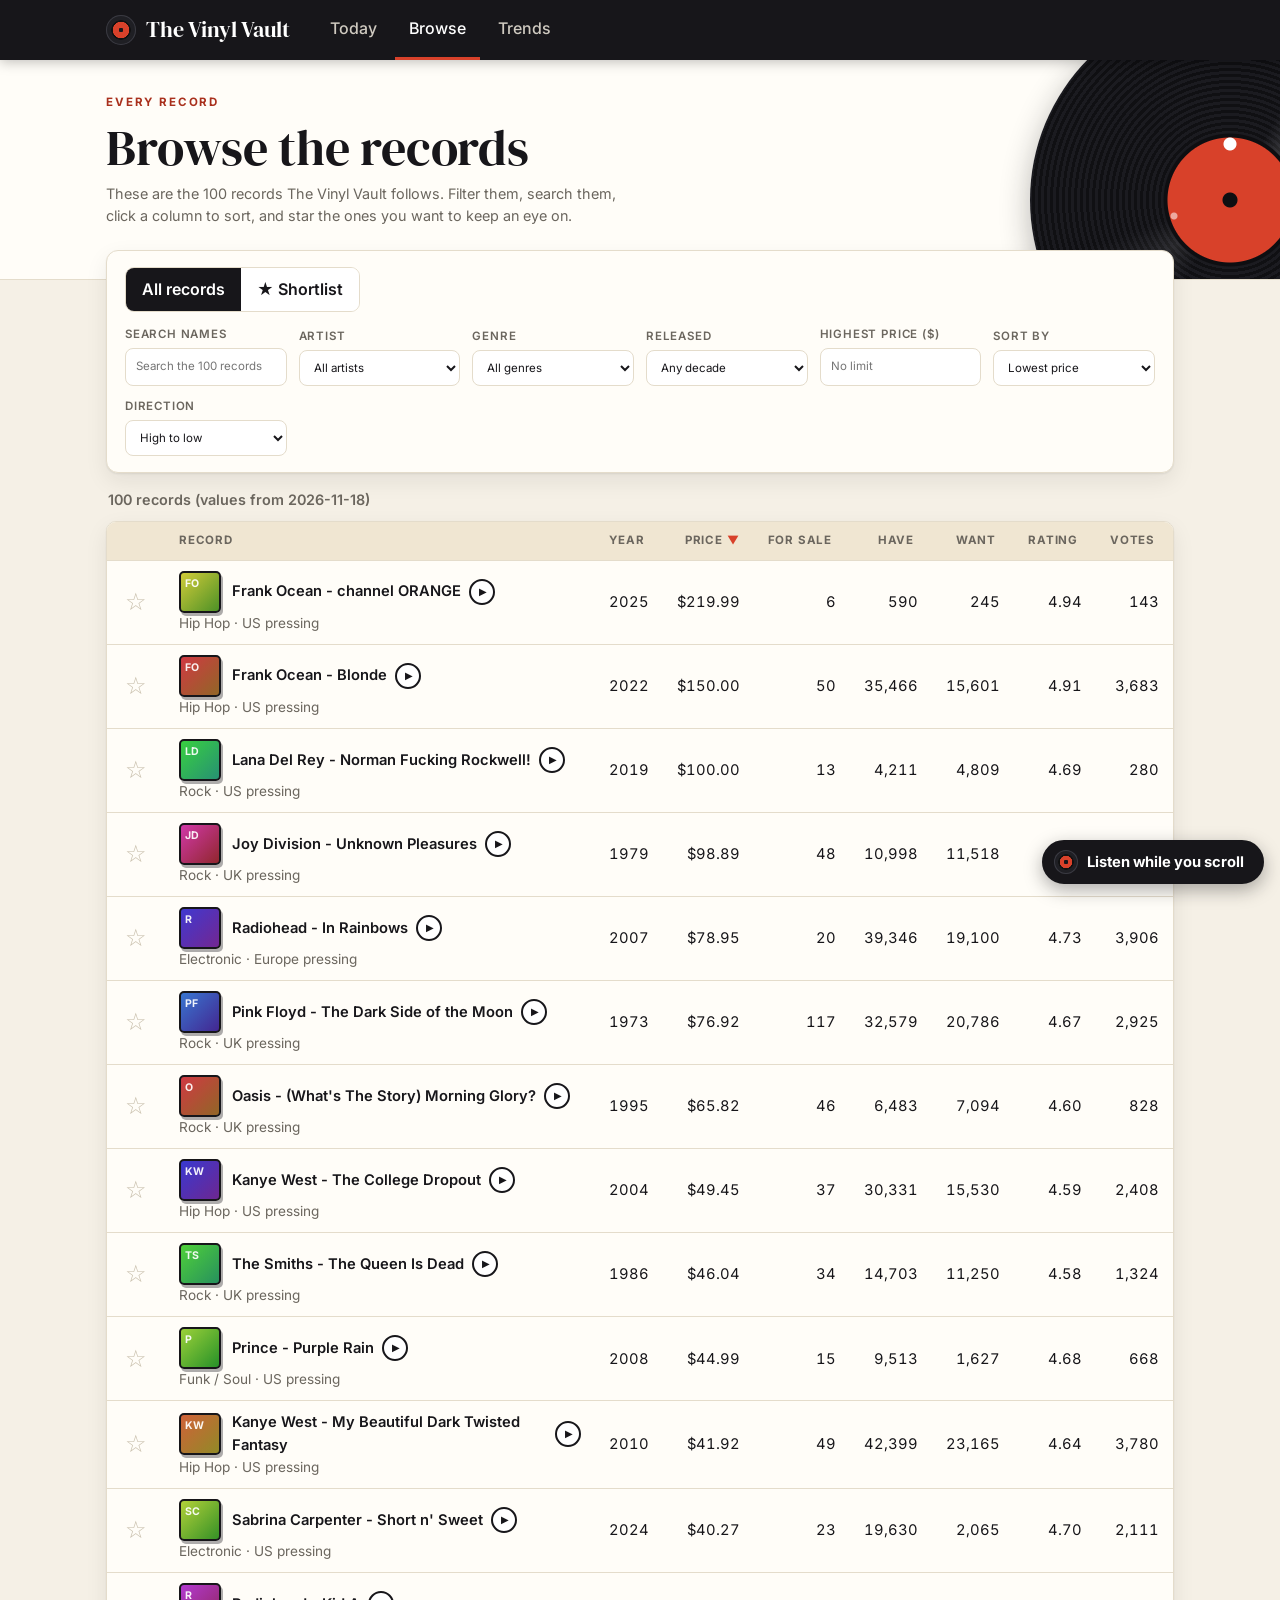
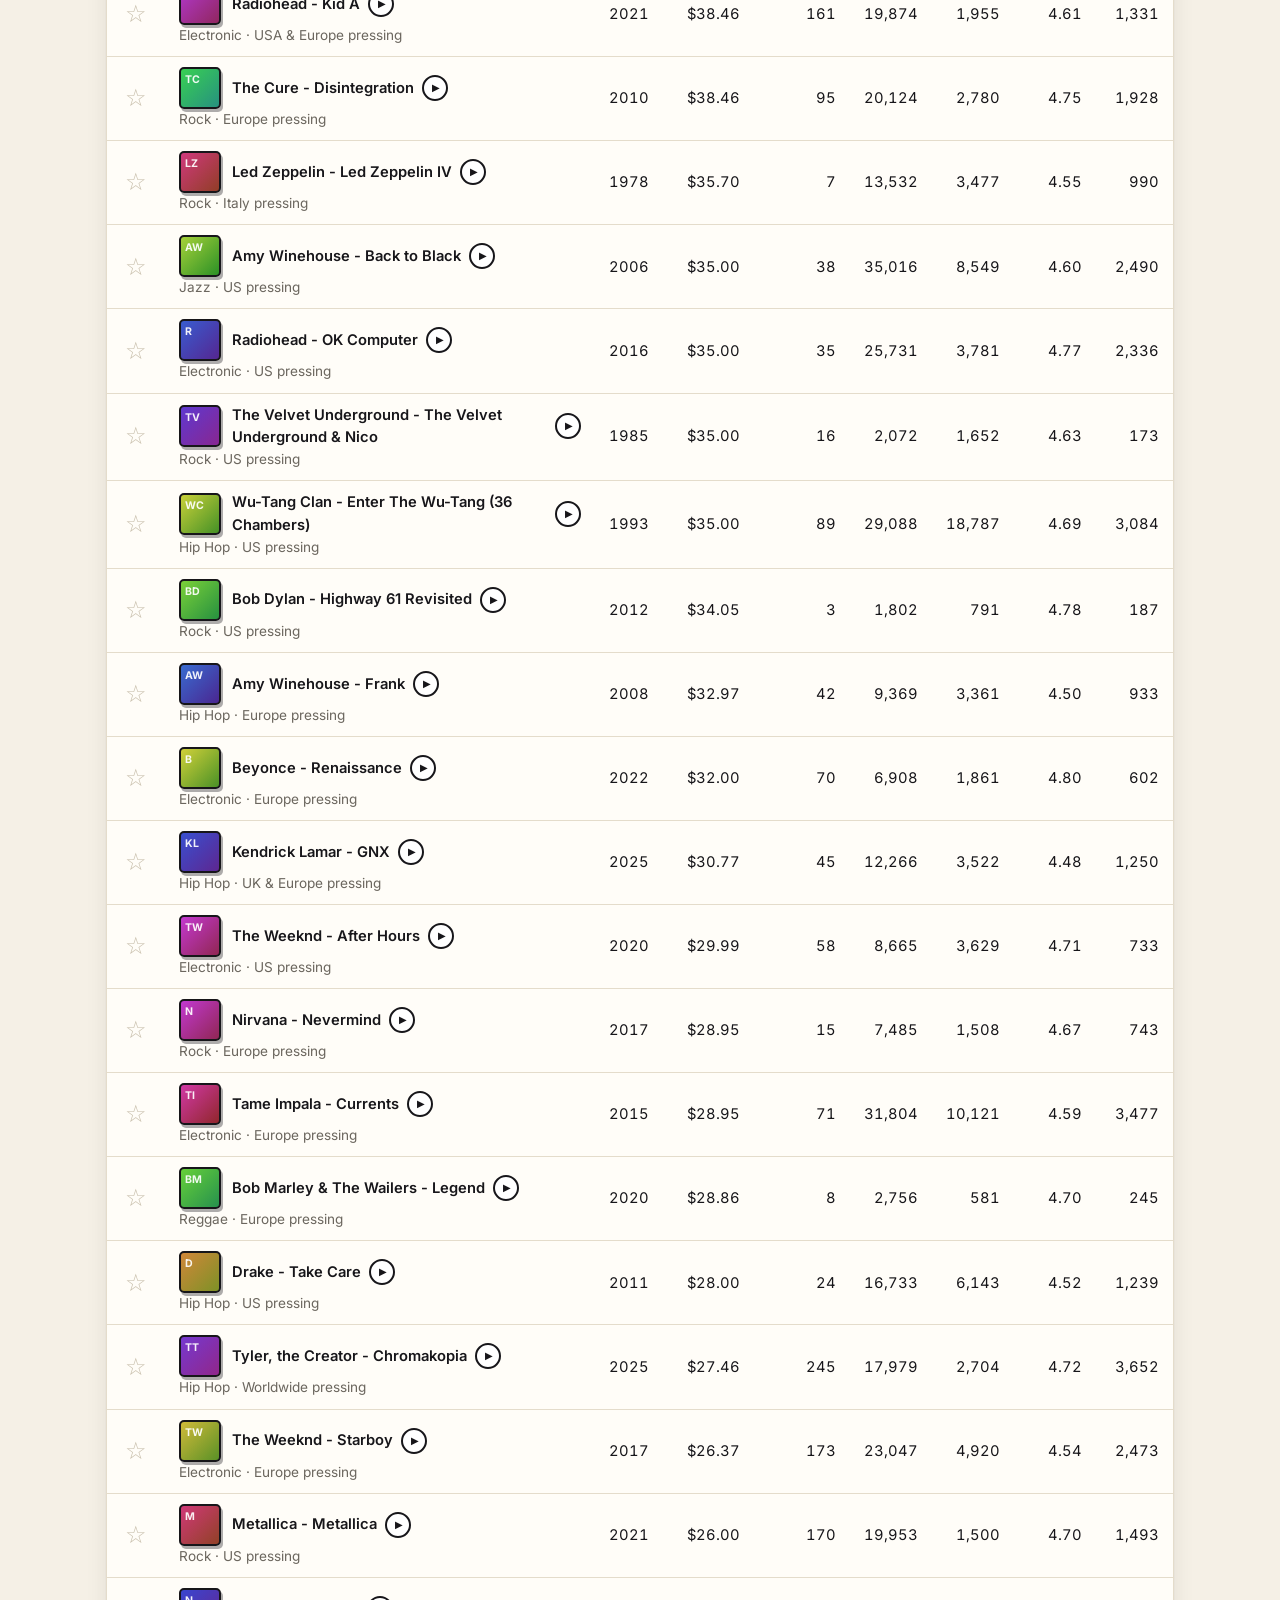
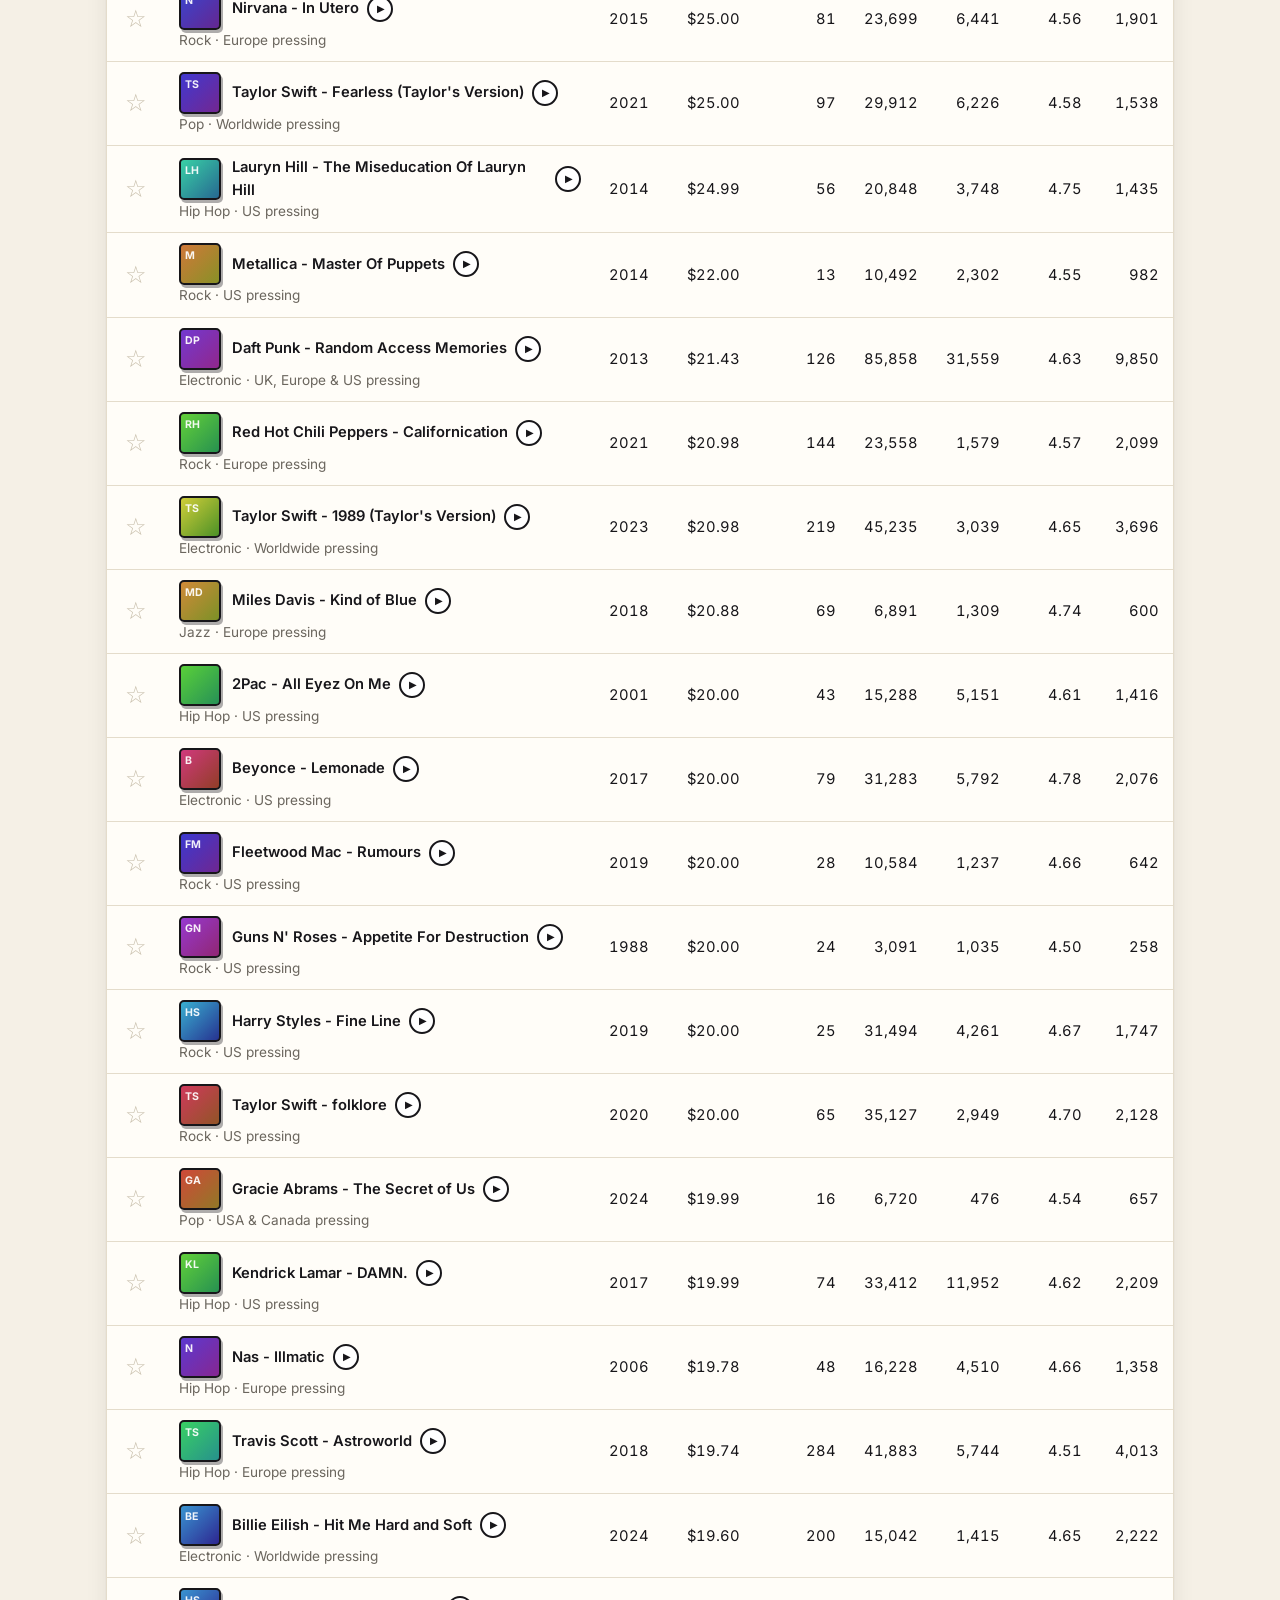
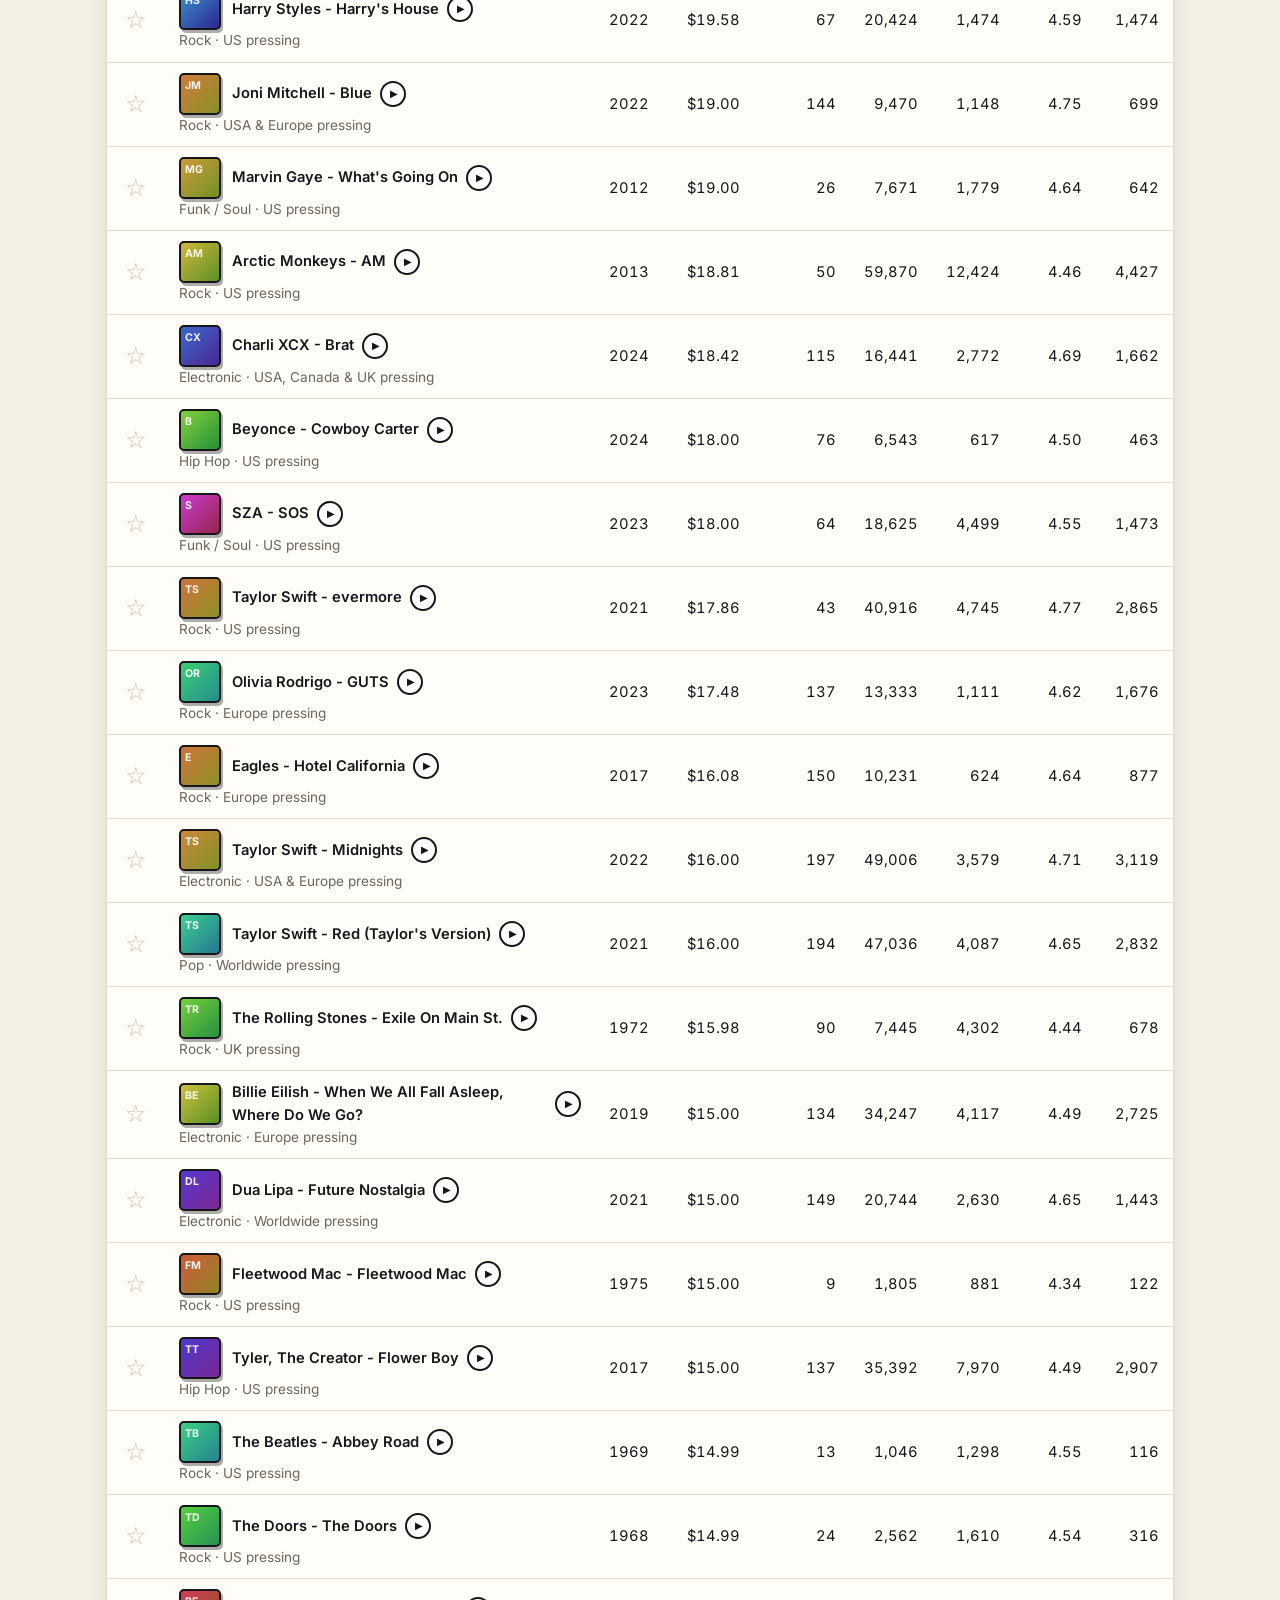
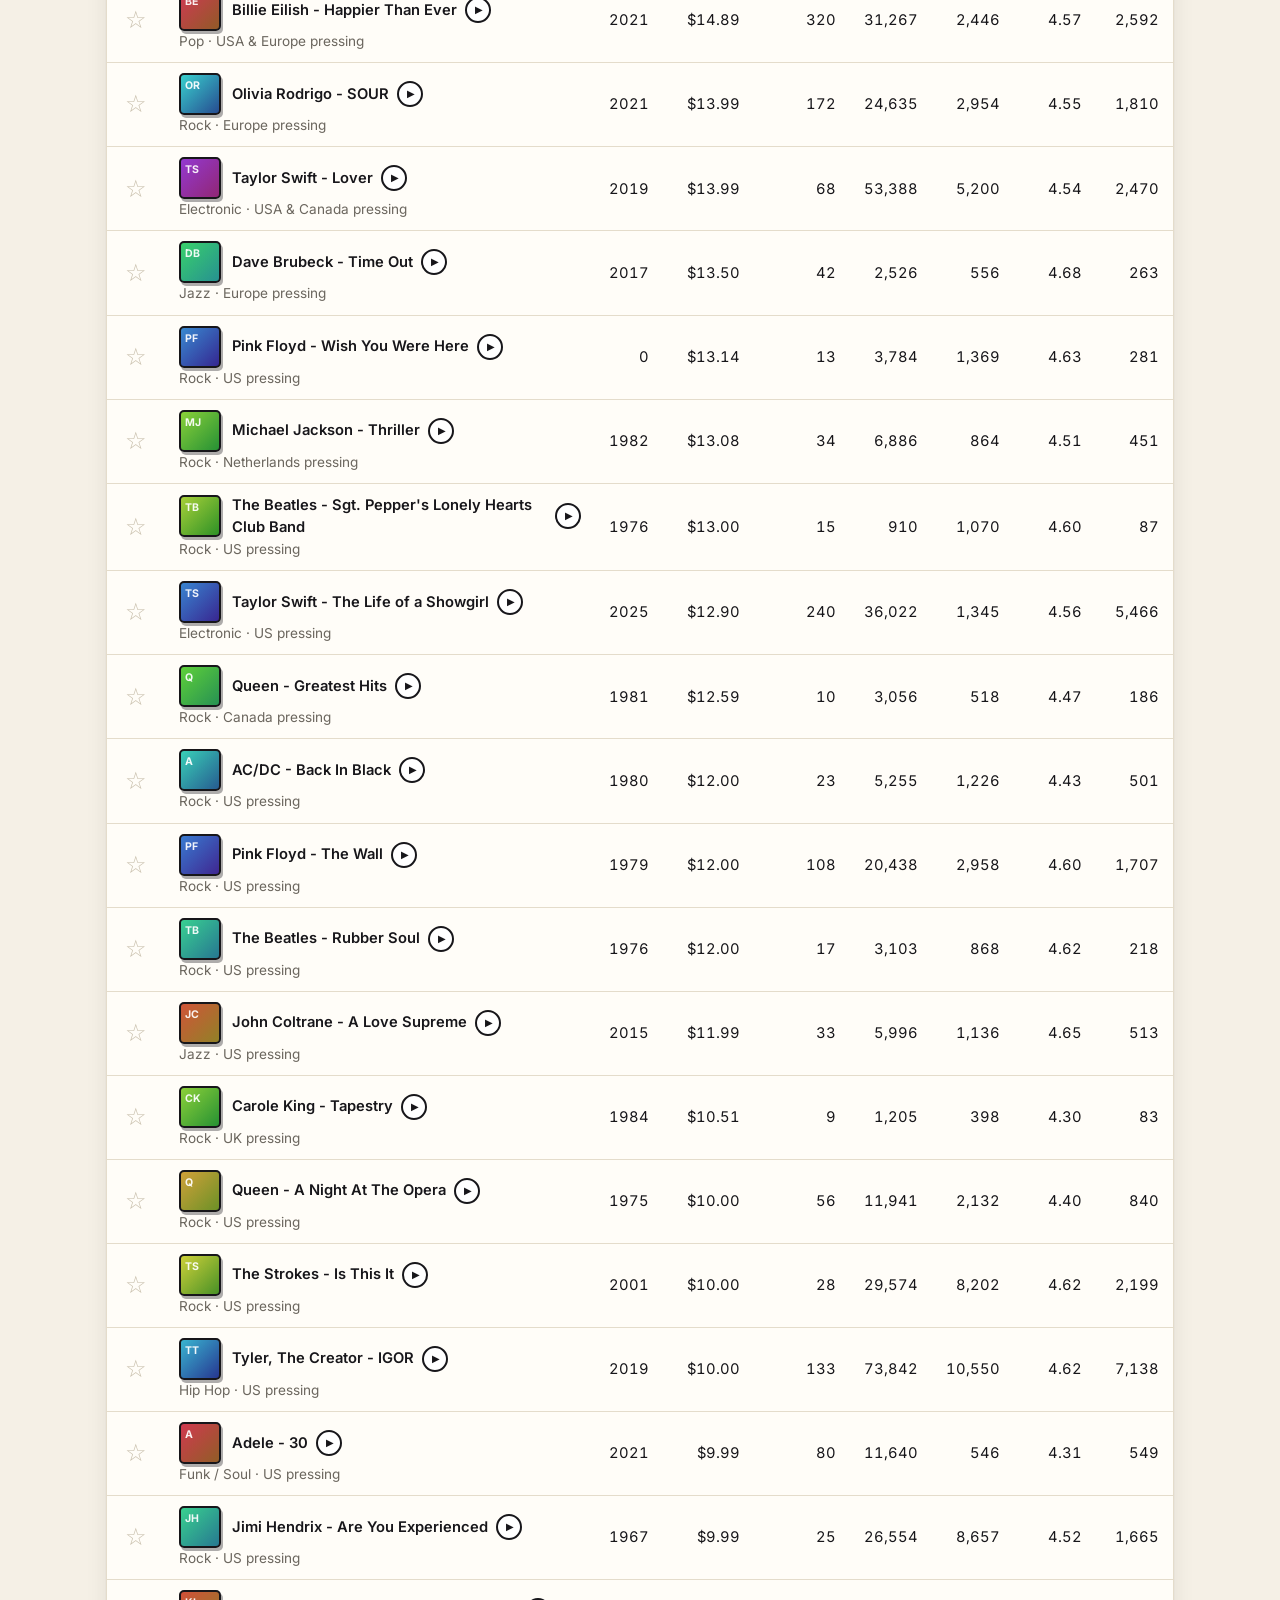
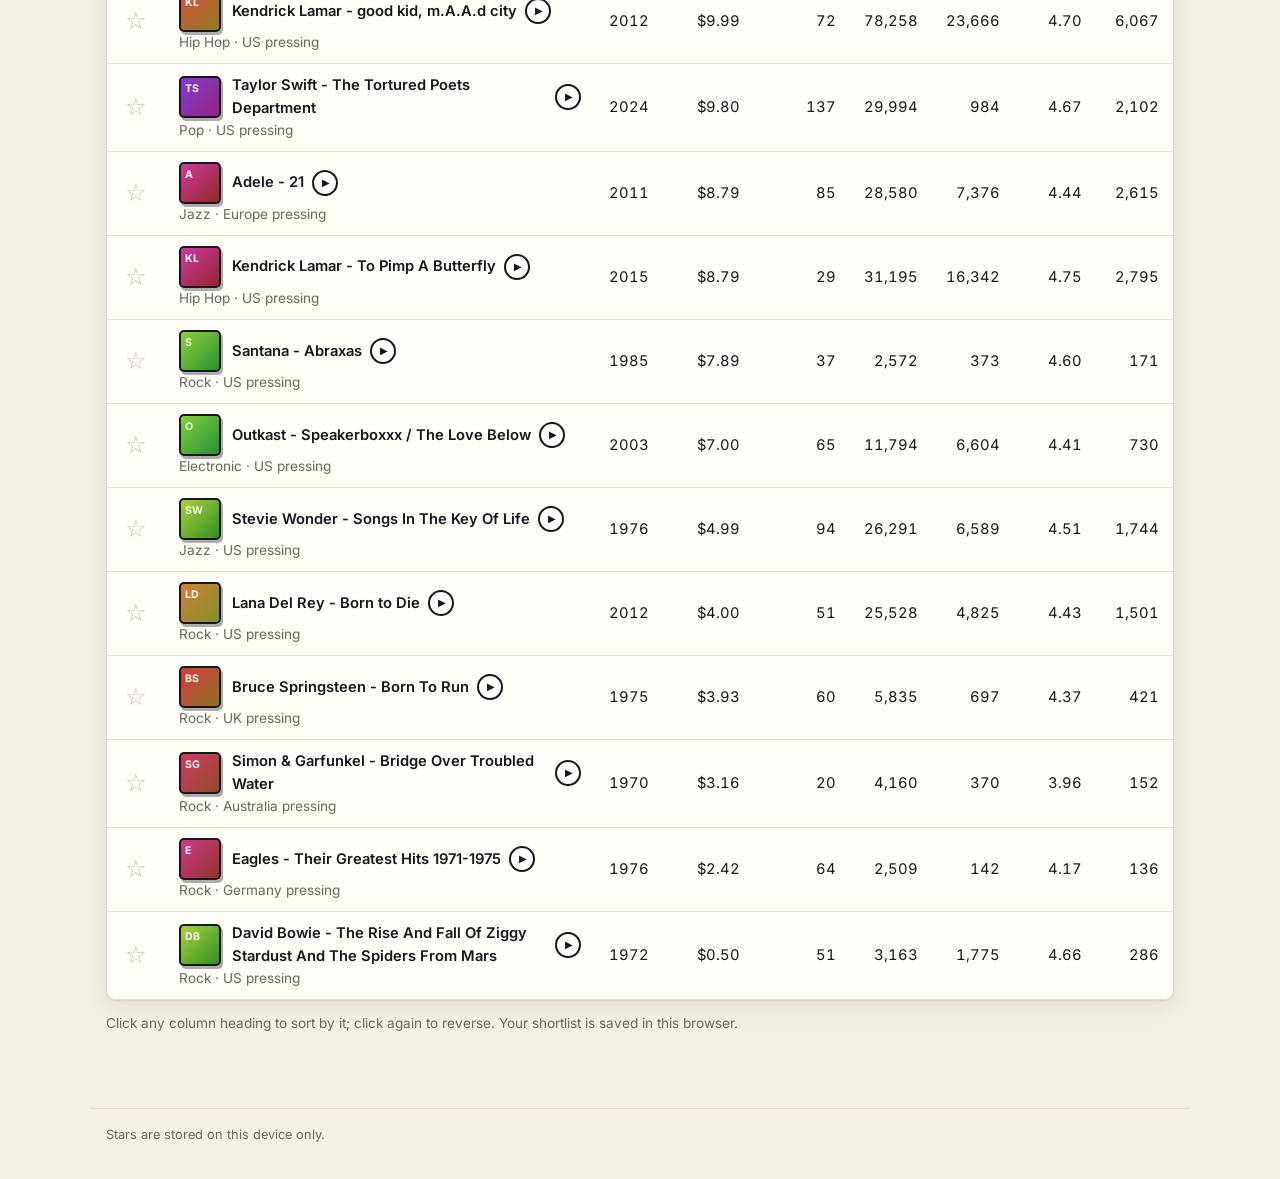
==== commit dc7a6732: "Show last-run time in UTC-6 Co-Authored-By: Claude Sonnet 5.5 <noreply@anthropic.com>" ====
--- a/browse.html
+++ b/browse.html
@@ -9,10 +9,10 @@
 <link rel="manifest" href="manifest.webmanifest">
 <link rel="icon" href="assets/icon-192.png">
 <link rel="apple-touch-icon" href="assets/icon-192.png">
-<link rel="stylesheet" href="assets/style.css?v=19">
-<script src="assets/common.js?v=19" defer></script>
-<script src="assets/browse.js?v=19" defer></script>
-<script src="assets/music.js?v=19" defer></script>
+<link rel="stylesheet" href="assets/style.css?v=22">
+<script src="assets/common.js?v=22" defer></script>
+<script src="assets/browse.js?v=22" defer></script>
+<script src="assets/music.js?v=22" defer></script>
 </head>
 <body>
 <header class="hero"><div class="wrap">
